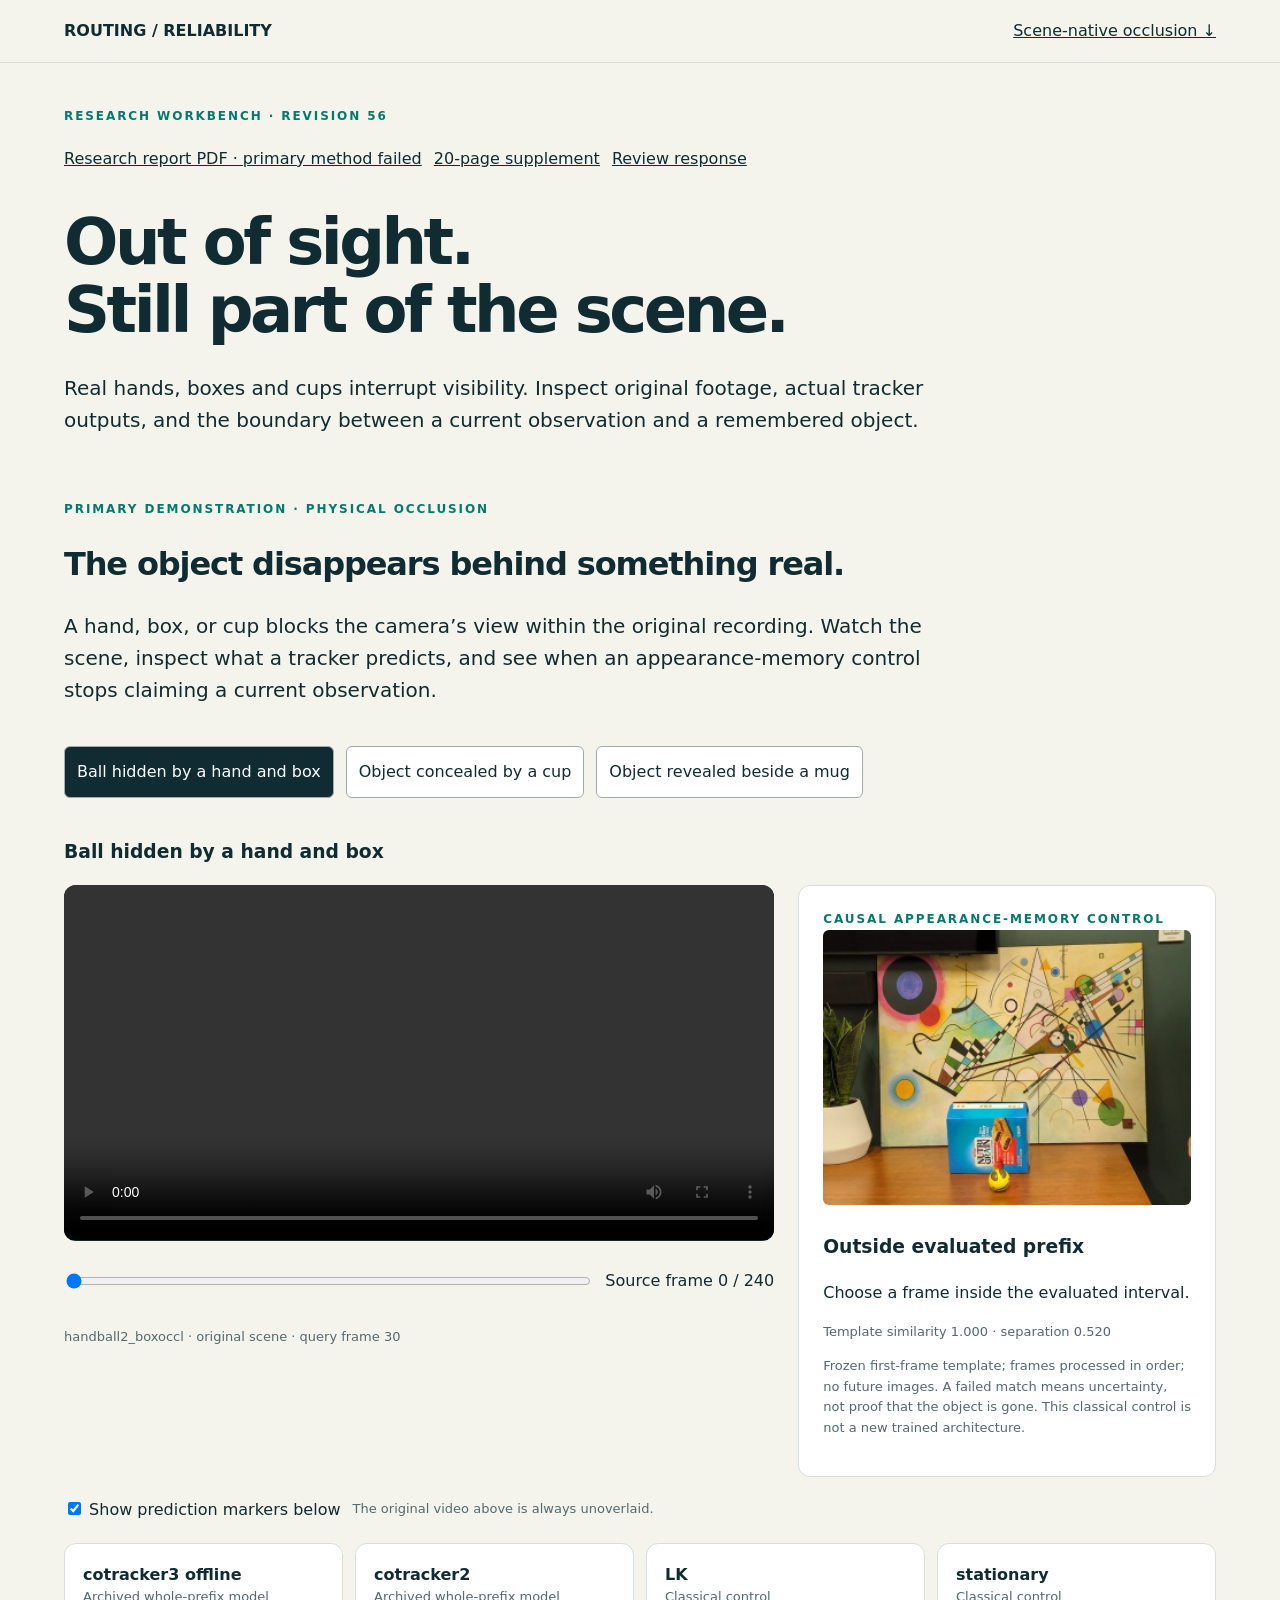
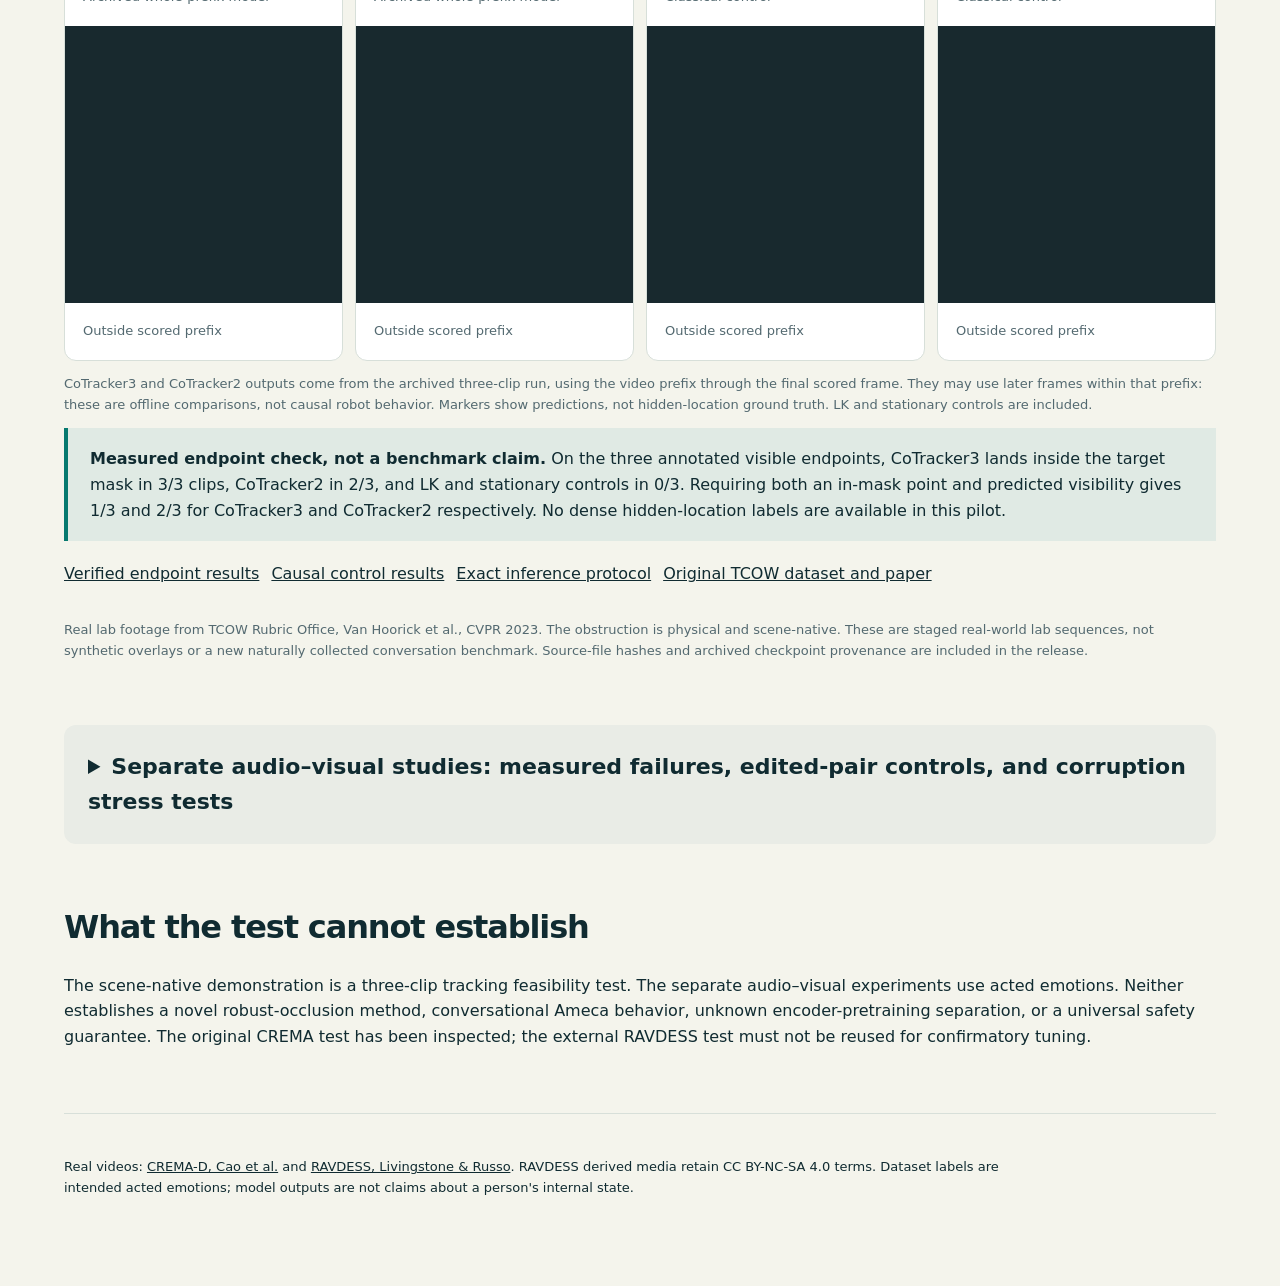
==== routing-reliability/index.html @ 87af3474 "Add scene-native occlusion workbench and reproducible revision 56 study" ====
<!doctype html><html lang="en"><head><meta charset="utf-8"><meta name="viewport" content="width=device-width,initial-scale=1"><title>Evidence under occlusion · Routing reliability</title><style>
:root{--ink:#102b31;--teal:#06796f;--red:#b84930;--paper:#f4f4ec;--line:#d7dfd9}*{box-sizing:border-box}body{margin:0;background:var(--paper);color:var(--ink);font:16px/1.6 system-ui,sans-serif}nav{padding:18px 5vw;display:flex;justify-content:space-between;border-bottom:1px solid var(--line)}a{color:inherit}main{max-width:1420px;margin:auto;padding:44px 5vw}h1{font-size:clamp(36px,5vw,74px);line-height:1.05;letter-spacing:-.055em;max-width:1000px;margin:18px 0 28px}h2{font-size:32px;letter-spacing:-.035em;line-height:1.2}.eyebrow{text-transform:uppercase;font-size:12px;letter-spacing:.16em;color:var(--teal);font-weight:800}.lead{max-width:900px;font-size:20px}.cards{display:grid;grid-template-columns:repeat(3,1fr);gap:16px;margin:36px 0}.card{background:#fff;padding:24px;border:1px solid var(--line);border-radius:12px}.big{font-size:36px;font-weight:750;letter-spacing:-.05em}.bad{color:var(--red)}.small{font-size:13px;color:#536970}.notice{padding:18px 22px;background:#e0eae4;border-left:4px solid var(--teal)}section{margin:64px 0}.toolbar{display:flex;gap:12px;align-items:center;flex-wrap:wrap;padding:20px 0}button,select{background:#fff;color:var(--ink);border:1px solid #9facaa;padding:12px;border-radius:6px;font:inherit;cursor:pointer}button.active{background:var(--ink);color:white}.examples{display:flex;gap:8px;overflow:auto;padding:12px 0}.examples button{min-width:190px;text-align:left}.examples small{display:block;opacity:.75}.comparison{display:grid;grid-template-columns:repeat(3,1fr);gap:16px}.panel{background:#fff;border:1px solid var(--line);border-radius:12px;overflow:hidden}.panel header,.panel footer{padding:18px}.panel h3{margin:0;font-size:17px}canvas{display:block;width:100%;aspect-ratio:1;background:#18292e}.verdict{font-size:22px;font-weight:750}.chart{background:white;border:1px solid var(--line);padding:24px;margin-top:20px;overflow:auto}.chart svg{width:100%;min-width:420px;height:230px}.legend{display:flex;gap:20px}.legend span:before{content:'●';margin-right:5px}.method{display:grid;grid-template-columns:repeat(4,1fr);gap:12px}.method>div{padding:20px;border:1px solid var(--line);background:white;border-top:4px solid var(--teal)}table{width:100%;border-collapse:collapse;background:white}th,td{padding:12px;text-align:left;border-bottom:1px solid var(--line)}th{font-size:13px}video#source{display:none}input[type=range]{flex:1;min-width:180px}footer.page{padding:30px 0;border-top:1px solid var(--line)}.citation{max-width:950px;font-size:13px}@media(max-width:760px){.cards,.comparison,.method{grid-template-columns:1fr}h1{font-size:42px}.toolbar{align-items:stretch}.panel canvas{max-height:400px}.big{font-size:32px}}
.ownershipVideo{width:100%;display:block;aspect-ratio:1;background:#18292e}.reference-memory{display:grid;grid-template-columns:2fr 1fr 1fr;gap:16px;padding:20px;background:#e0eae4;margin:20px 0}.reference-memory video{width:100%;max-height:160px}@media(max-width:760px){.reference-memory{grid-template-columns:1fr}} .scene-layout{display:grid;grid-template-columns:1.7fr 1fr;gap:24px}.scene-models{display:grid;grid-template-columns:repeat(4,1fr);gap:12px}.study-details{padding:24px;background:#e9ece6;border-radius:12px}.study-details>summary{font-size:22px;font-weight:700;cursor:pointer}@media(max-width:850px){.scene-layout{grid-template-columns:1fr}.scene-models{grid-template-columns:1fr 1fr}} </style></head><body><nav><b>ROUTING / RELIABILITY</b><a href="#scene">Scene-native occlusion ↓</a></nav><main><div class="eyebrow">Research workbench · Revision 56</div><div class="toolbar"><a href="main.pdf">Research report PDF · primary method failed</a><a href="supplement.pdf">20-page supplement</a><a href="REVIEW_RESPONSE.md">Review response</a></div><h1>Out of sight.<br>Still part of the scene.</h1><p class="lead">Real hands, boxes and cups interrupt visibility. Inspect original footage, actual tracker outputs, and the boundary between a current observation and a remembered object.</p><section id="scene"><div class="eyebrow">Primary demonstration · physical occlusion</div><h2>The object disappears behind something real.</h2><p class="lead">A hand, box, or cup blocks the camera’s view within the original recording. Watch the scene, inspect what a tracker predicts, and see when an appearance-memory control stops claiming a current observation.</p><div class="toolbar" id="sceneChoices"></div><h3 id="sceneTitle"></h3><div class="scene-layout"><div><video id="sceneVideo" controls playsinline preload="metadata" style="width:100%;border-radius:12px;background:#18292e"></video><div class="toolbar"><input id="sceneScrub" type="range" min="0" max="1" step=".001" value="0" aria-label="Original scene playback position"><span id="sceneFrame"></span></div><p id="sceneSource" class="small"></p></div><aside class="card"><div class="eyebrow">Causal appearance-memory control</div><img id="sceneQuery" alt="Original query frame retained in memory" style="width:100%;border-radius:6px"><h3 id="sceneMemoryState"></h3><p id="sceneMemoryText"></p><p id="sceneScore" class="small"></p><p class="small">Frozen first-frame template; frames processed in order; no future images. A failed match means uncertainty, not proof that the object is gone. This classical control is not a new trained architecture.</p></aside></div><div class="toolbar"><label><input type="checkbox" id="sceneAnnotations" checked> Show prediction markers below</label><span class="small">The original video above is always unoverlaid.</span></div><div id="sceneModels" class="scene-models"></div><p class="small">CoTracker3 and CoTracker2 outputs come from the archived three-clip run, using the video prefix through the final scored frame. They may use later frames within that prefix: these are offline comparisons, not causal robot behavior. Markers show predictions, not hidden-location ground truth. LK and stationary controls are included.</p><div class="notice"><b>Measured endpoint check, not a benchmark claim.</b> On the three annotated visible endpoints, CoTracker3 lands inside the target mask in 3/3 clips, CoTracker2 in 2/3, and LK and stationary controls in 0/3. Requiring both an in-mask point and predicted visibility gives 1/3 and 2/3 for CoTracker3 and CoTracker2 respectively. No dense hidden-location labels are available in this pilot.</div><div class="toolbar"><a href="scene_tracking_summary.json">Verified endpoint results</a><a href="scene_template_results.json">Causal control results</a><a href="scene_protocol.json">Exact inference protocol</a><a href="https://tcow.cs.columbia.edu/">Original TCOW dataset and paper</a></div><p class="small">Real lab footage from TCOW Rubric Office, Van Hoorick et al., CVPR 2023. The obstruction is physical and scene-native. These are staged real-world lab sequences, not synthetic overlays or a new naturally collected conversation benchmark. Source-file hashes and archived checkpoint provenance are included in the release.</p></section>
<details class="study-details"><summary>Separate audio–visual studies: measured failures, edited-pair controls, and corruption stress tests</summary><p class="notice" id="gate">See the locked external comparison below.</p><section id="ownership"><div class="eyebrow">New direction · evidence ownership</div><h2>A clear face can still be the wrong evidence.</h2><p class="lead">A conversational robot should distinguish the person speaking from a listener reacting nearby. Image quality alone cannot tell it whose expression belongs to the voice.</p><div class="notice"><b>Controlled real-video experiment.</b> Audio stays fixed. The visual stream comes from the speaker, another actor with the same intended emotion, or that same other actor with a conflicting emotion. Pairings are edited, not recordings of natural conversations. No black rectangle is used in this experiment.</div><div class="toolbar" id="ownershipChoices"></div><div id="ownershipRefs" class="reference-memory"></div><div class="toolbar"><button id="ownershipPlay">Play synchronized</button><button id="ownershipSound">Hear identical audio</button><input id="ownershipSeek" aria-label="Ownership shared playback position" type="range" min="0" max="1" step=".001" value="0"></div><p id="ownershipQuery" class="small"></p><div class="comparison" id="ownershipPanels"></div><p class="small">These three queries were chosen by a fixed filename hash without consulting outcomes. Donor playback is retimed to the audio duration for side-by-side inspection. Models use original uniformly sampled visual features; the output labels are measured whole-clip predictions, not live dialogue. The reference-memory control receives extra enrollment information and is not an equal-information comparison.</p><h3>All 528 query clips · both expert checkpoints released</h3><div id="ownershipResults" style="overflow:auto"></div><p class="small">Intervals in the downloadable results resample 12 disjoint actor dyads, retaining shared donor and reference dependencies. This follow-up is exploratory and does not replace the locked primary test.</p><div class="toolbar"><a href="ownership_results.csv">Complete ownership results</a><a href="ownership_protocol.json">Pairing and memory protocol</a></div><h3>The research question worth pursuing</h3><p>Can a persistent, uncertainty-aware speaker memory assign each visual observation to the right conversational participant, keep that assignment through disappearance, and request clarification when the evidence is ambiguous? This release tests a simple enrollment control. It does not yet implement or validate that full architecture.</p><p class="small">Relevant established baselines include <a href="https://arxiv.org/abs/2107.06592">TalkNet</a> and <a href="https://arxiv.org/abs/2305.12831">Target Speaker TalkNet</a>. They have not been executed here; speaker attribution itself is not claimed as a new task.</p></section>
<section id="evidence"><div class="eyebrow">Watch the evidence</div><h2>One clip. Competing decisions.</h2><p>Examples are deterministic selections within displayed outcome categories. They illustrate behavior; the complete result tables contain all evaluated clips.</p><div class="examples" id="examples"></div><div class="toolbar"><label>Visual condition <select id="condition"></select></label><label>Compare policy <select id="policy"></select></label><button id="play">Play clip</button><button id="sound">Enable sound</button></div><div class="toolbar"><input id="scrub" aria-label="Shared video position" type="range" min="0" max="1" step=".001" value="0"><span id="time">0.00 s</span><span id="truth"></span></div><video id="source" preload="metadata" muted playsinline></video><div class="comparison"><div class="panel"><header><h3>Observed video</h3><span class="small">Real source, with selected input transform</span></header><canvas id="input" width="224" height="224"></canvas><footer id="inputInfo"></footer></div><div class="panel"><header><h3>Audio-only reference</h3><span class="small">Same audio in every visual condition</span></header><canvas id="audioCanvas" width="224" height="224"></canvas><footer id="audioInfo"></footer></div><div class="panel"><header><h3 id="methodTitle">Routing decision</h3><span class="small">Frozen clip-level inference</span></header><canvas id="decisionCanvas" width="224" height="224"></canvas><footer id="decisionInfo"></footer></div></div><p class="small">Predictions use eight sampled frames and the full audio clip. Playback and scrubbing inspect the evidence; displayed scores are clip-level and do not pretend to update frame by frame. The occluder is constructed, not naturally occurring.</p><div class="chart"><b>Score response across visual conditions</b><p class="small">Each point comes from a separate model inference on the transformed input, not interpolation or a simulated accuracy improvement.</p><svg id="chart" viewBox="0 0 900 230" role="img" aria-label="Measured selector scores across visual conditions"></svg></div></section>
<section><div class="eyebrow">Executable mechanism</div><h2>Measure evidence. Estimate gain. Permit abstention.</h2><div class="method"><div><b>01 / Observe</b><p>Frozen audio, fusion, and video expert outputs; eight real frames per clip.</p></div><div><b>02 / Probe reliability</b><p>Temporal feature consistency, mild crop stability, and central image statistics.</p></div><div><b>03 / Estimate switching value</b><p>Direct gain and rescue/neutral/harm controls receive the same information as structured heads.</p></div><div><b>04 / Decide</b><p>Switch only on positive scores. Compare batch limits, fixed thresholds, and a training-derived visual-support gate.</p></div></div><p>A support gate is an empirical reliability heuristic. It is distinct from the finite-region certificate, which is too conservative to certify any switches with nine calibration actors.</p></section>
<section><div class="eyebrow">All examples, not just the gallery</div><h2>Primary external results</h2><div style="overflow:auto" id="results"></div><p class="small">Accuracy and gains are actor-uniform. Primary operating point: clean-trained fixed threshold targeting 20% changes on tuning actors. The actual external change rate can differ.</p><div class="toolbar"><a href="confirmation_results.csv">Complete results CSV</a><a href="confirmation_paired.csv">Paired intervals</a><a href="protocol.json">Frozen protocol</a><a href="near_zero_rescue_cases.csv">Calibration-bin cases</a></div></section></details><section><h2>What the test cannot establish</h2><p>The scene-native demonstration is a three-clip tracking feasibility test. The separate audio–visual experiments use acted emotions. Neither establishes a novel robust-occlusion method, conversational Ameca behavior, unknown encoder-pretraining separation, or a universal safety guarantee. The original CREMA test has been inspected; the external RAVDESS test must not be reused for confirmatory tuning.</p></section><footer class="page"><p class="citation">Real videos: <a href="https://github.com/CheyneyComputerScience/CREMA-D">CREMA-D, Cao et al.</a> and <a href="https://zenodo.org/records/1188976">RAVDESS, Livingstone & Russo</a>. RAVDESS derived media retain CC BY-NC-SA 4.0 terms. Dataset labels are intended acted emotions; model outputs are not claims about a person's internal state.</p></footer></main><script src="scene_data.js"></script><script src="scene.js"></script><script src="ownership_data.js"></script><script src="ownership.js"></script><script src="data.js"></script><script src="app.js"></script></body></html>
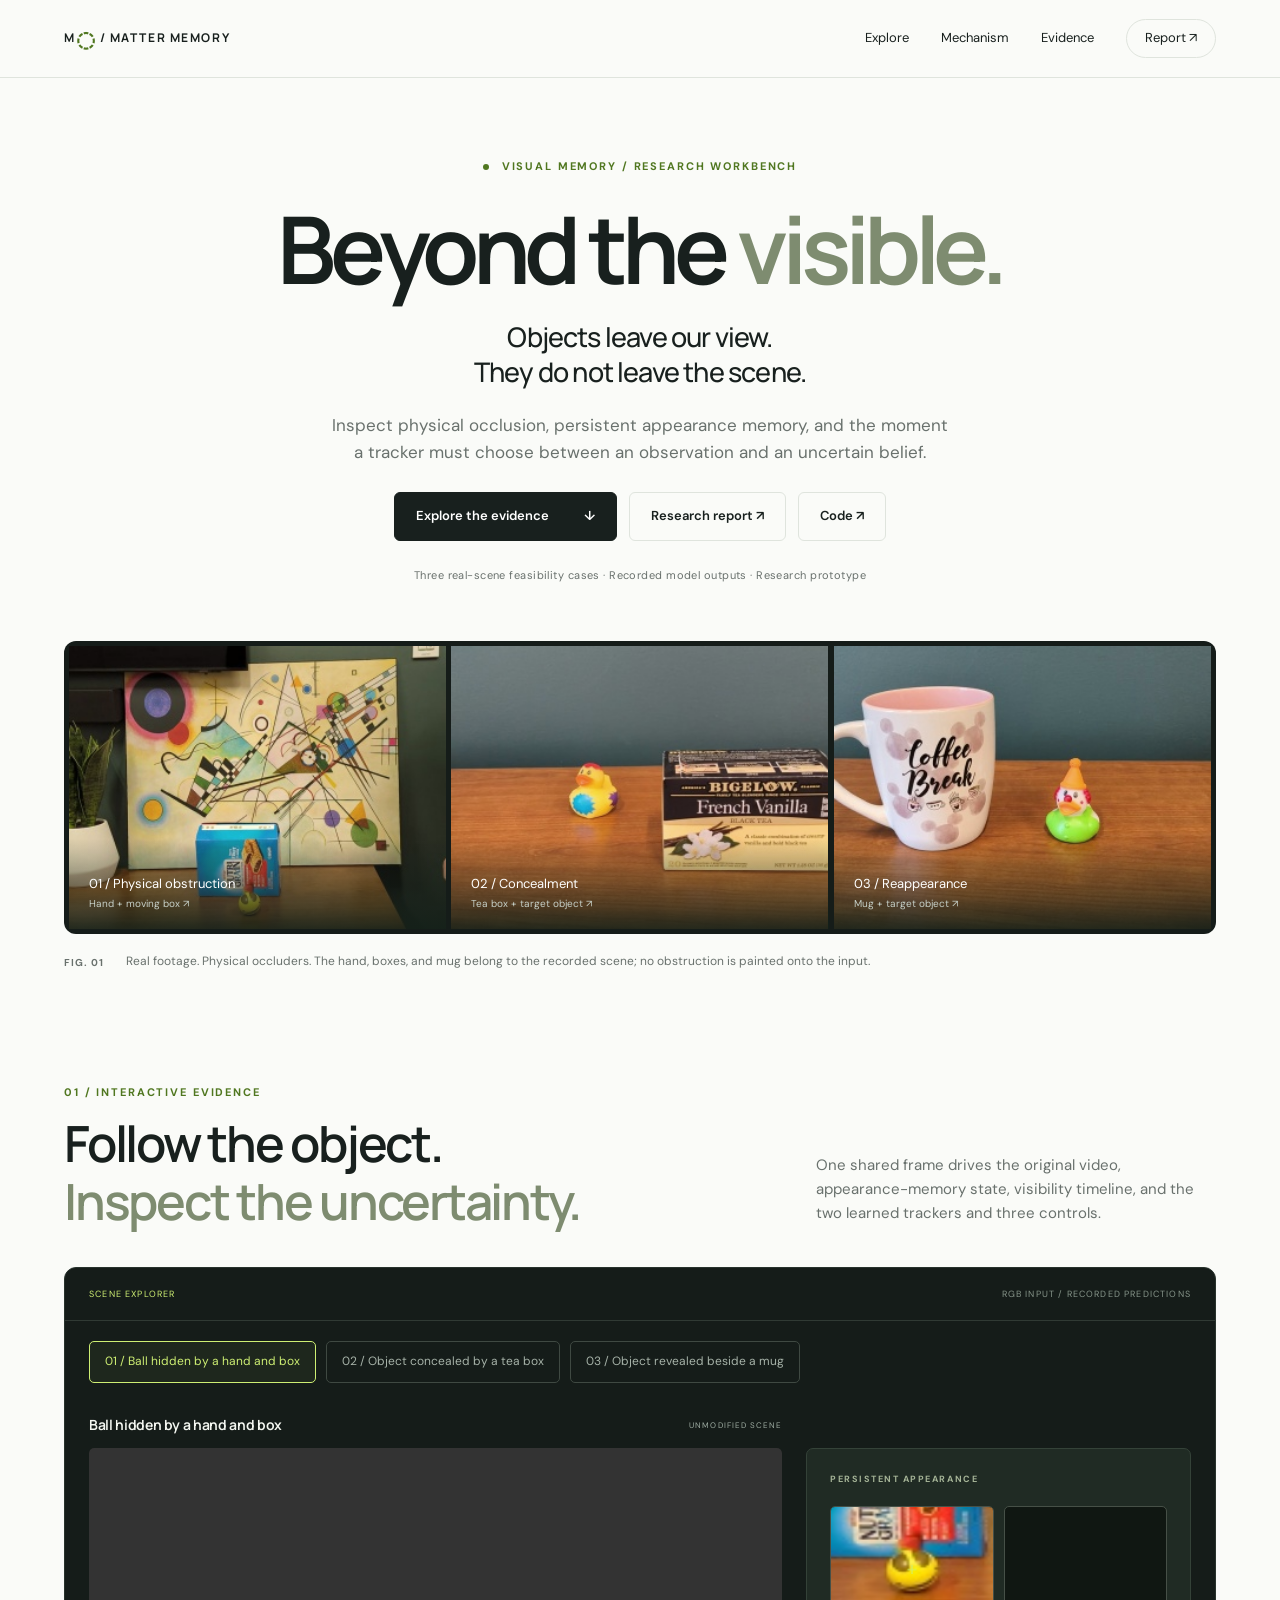
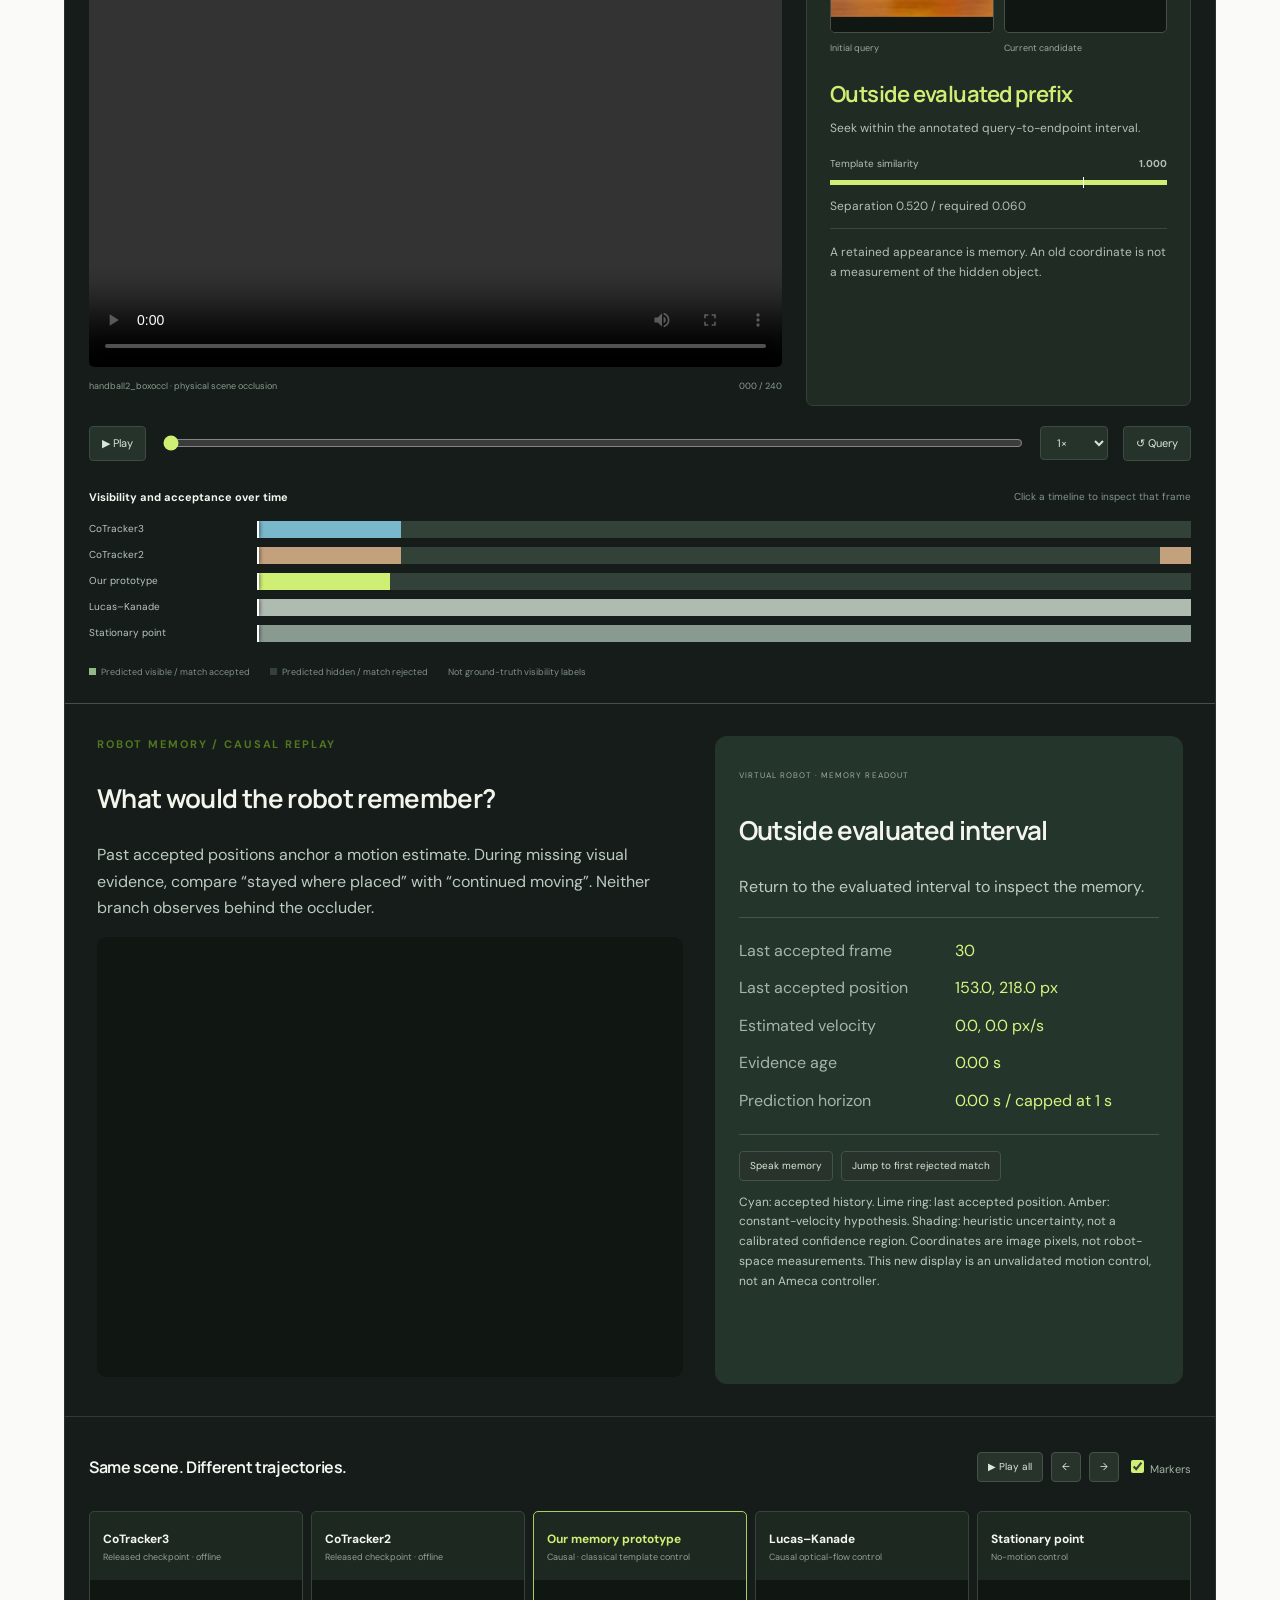
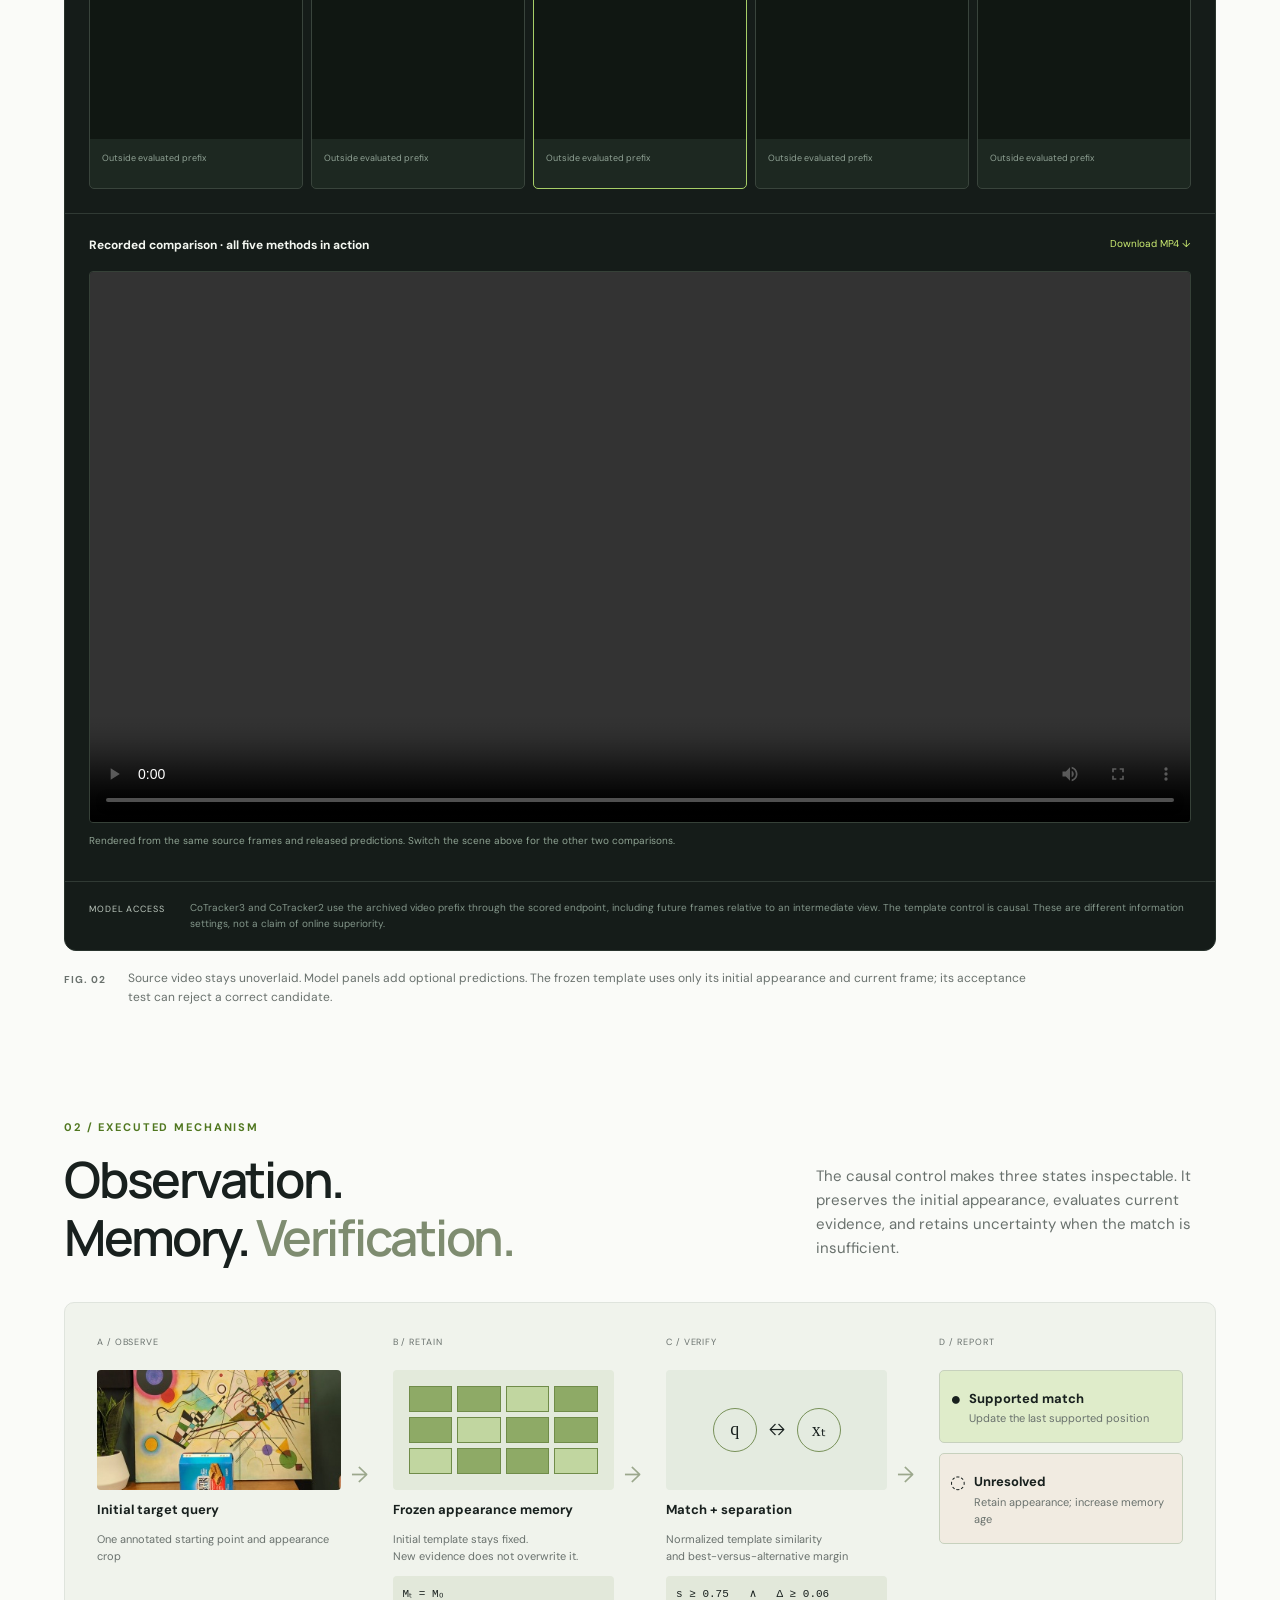
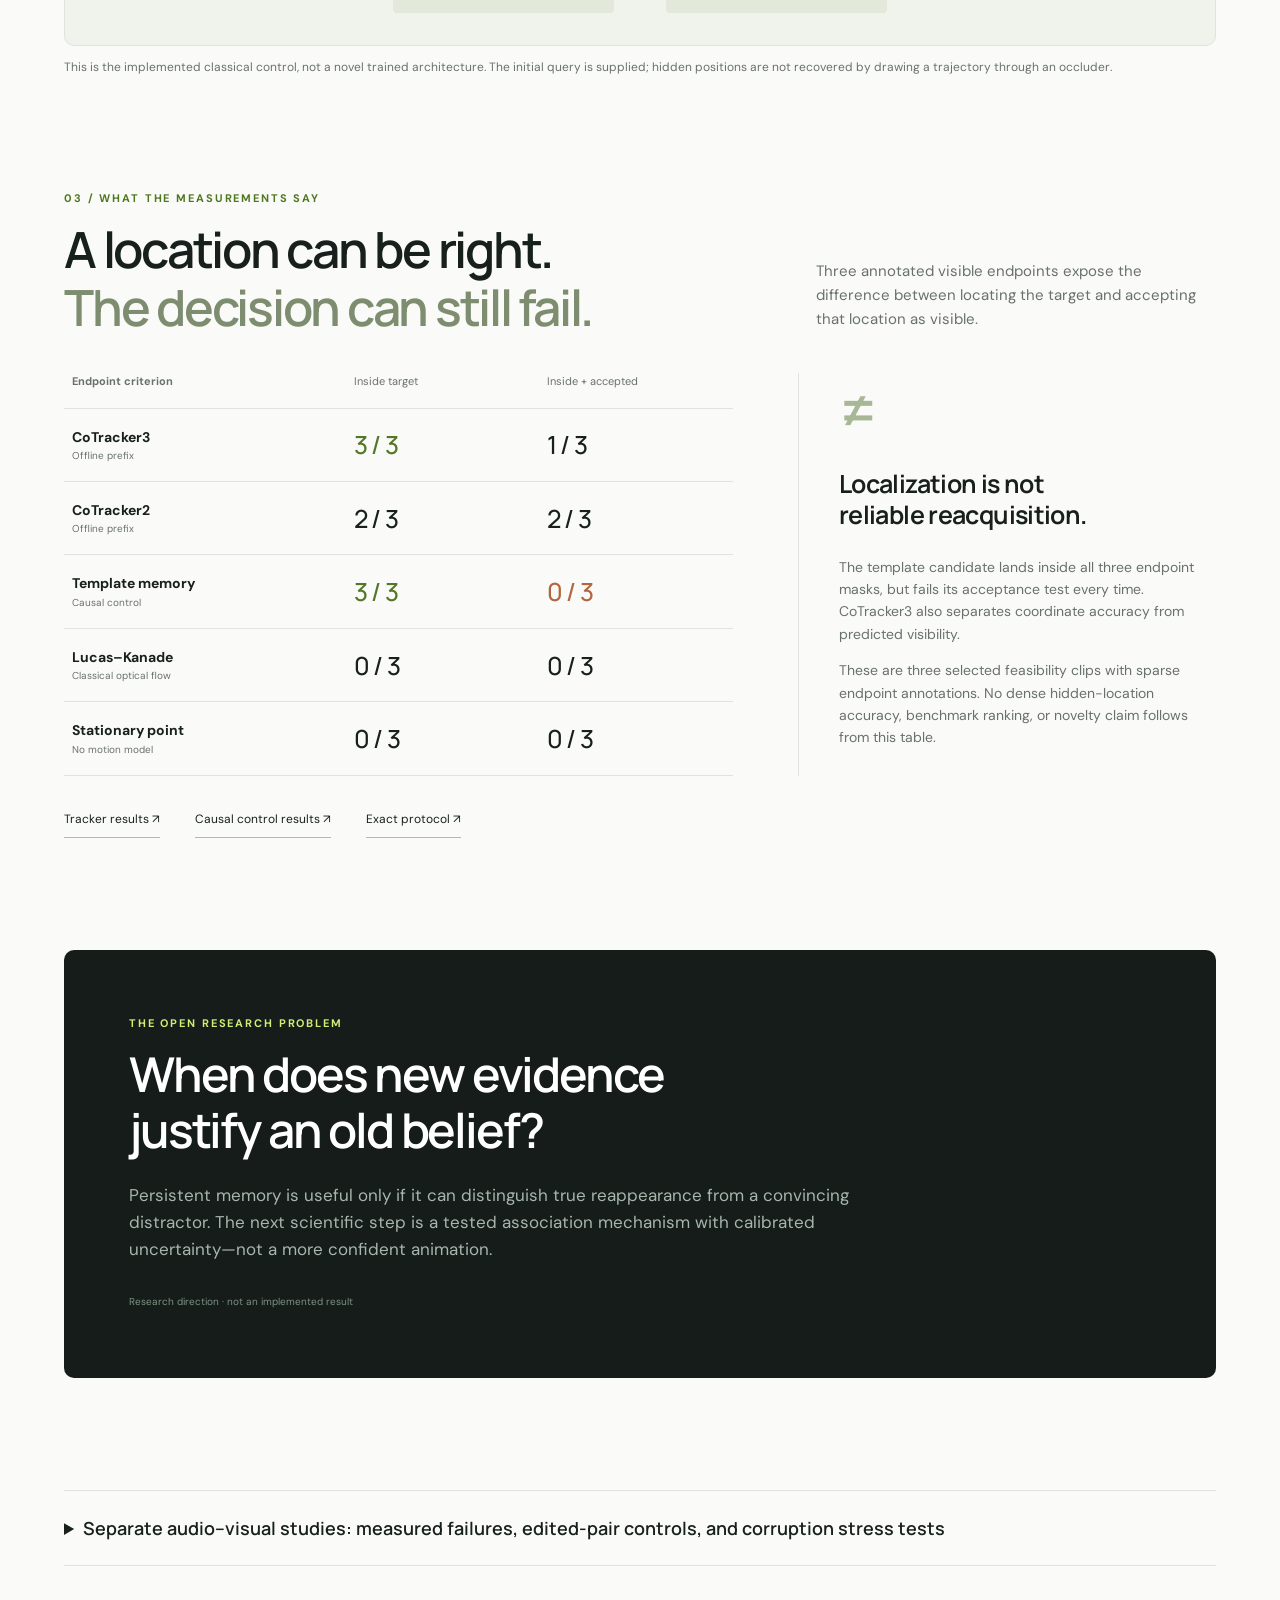
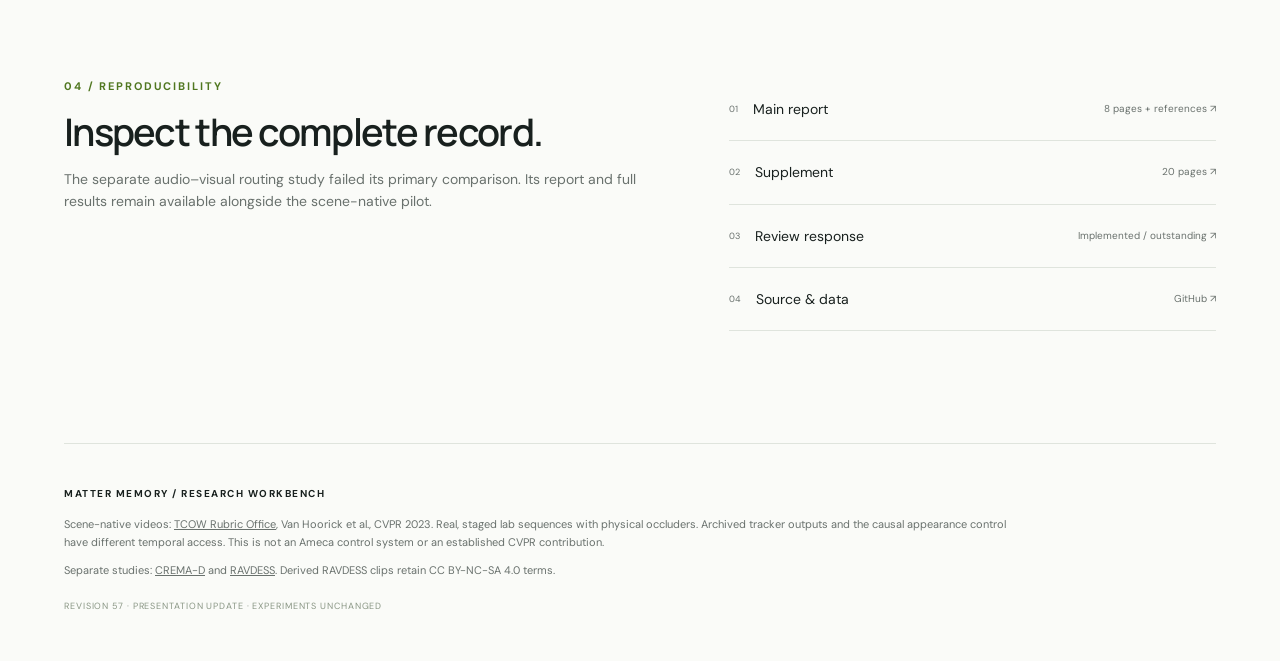
==== commit 4b938de1: "Add causal robot memory replay and five-method scene comparisons; redesign research workbench" ====
--- a/routing-reliability/index.html
+++ b/routing-reliability/index.html
@@ -1,7 +1,9 @@
-<!doctype html><html lang="en"><head><meta charset="utf-8"><meta name="viewport" content="width=device-width,initial-scale=1"><title>Evidence under occlusion · Routing reliability</title><style>
-:root{--ink:#102b31;--teal:#06796f;--red:#b84930;--paper:#f4f4ec;--line:#d7dfd9}*{box-sizing:border-box}body{margin:0;background:var(--paper);color:var(--ink);font:16px/1.6 system-ui,sans-serif}nav{padding:18px 5vw;display:flex;justify-content:space-between;border-bottom:1px solid var(--line)}a{color:inherit}main{max-width:1420px;margin:auto;padding:44px 5vw}h1{font-size:clamp(36px,5vw,74px);line-height:1.05;letter-spacing:-.055em;max-width:1000px;margin:18px 0 28px}h2{font-size:32px;letter-spacing:-.035em;line-height:1.2}.eyebrow{text-transform:uppercase;font-size:12px;letter-spacing:.16em;color:var(--teal);font-weight:800}.lead{max-width:900px;font-size:20px}.cards{display:grid;grid-template-columns:repeat(3,1fr);gap:16px;margin:36px 0}.card{background:#fff;padding:24px;border:1px solid var(--line);border-radius:12px}.big{font-size:36px;font-weight:750;letter-spacing:-.05em}.bad{color:var(--red)}.small{font-size:13px;color:#536970}.notice{padding:18px 22px;background:#e0eae4;border-left:4px solid var(--teal)}section{margin:64px 0}.toolbar{display:flex;gap:12px;align-items:center;flex-wrap:wrap;padding:20px 0}button,select{background:#fff;color:var(--ink);border:1px solid #9facaa;padding:12px;border-radius:6px;font:inherit;cursor:pointer}button.active{background:var(--ink);color:white}.examples{display:flex;gap:8px;overflow:auto;padding:12px 0}.examples button{min-width:190px;text-align:left}.examples small{display:block;opacity:.75}.comparison{display:grid;grid-template-columns:repeat(3,1fr);gap:16px}.panel{background:#fff;border:1px solid var(--line);border-radius:12px;overflow:hidden}.panel header,.panel footer{padding:18px}.panel h3{margin:0;font-size:17px}canvas{display:block;width:100%;aspect-ratio:1;background:#18292e}.verdict{font-size:22px;font-weight:750}.chart{background:white;border:1px solid var(--line);padding:24px;margin-top:20px;overflow:auto}.chart svg{width:100%;min-width:420px;height:230px}.legend{display:flex;gap:20px}.legend span:before{content:'●';margin-right:5px}.method{display:grid;grid-template-columns:repeat(4,1fr);gap:12px}.method>div{padding:20px;border:1px solid var(--line);background:white;border-top:4px solid var(--teal)}table{width:100%;border-collapse:collapse;background:white}th,td{padding:12px;text-align:left;border-bottom:1px solid var(--line)}th{font-size:13px}video#source{display:none}input[type=range]{flex:1;min-width:180px}footer.page{padding:30px 0;border-top:1px solid var(--line)}.citation{max-width:950px;font-size:13px}@media(max-width:760px){.cards,.comparison,.method{grid-template-columns:1fr}h1{font-size:42px}.toolbar{align-items:stretch}.panel canvas{max-height:400px}.big{font-size:32px}}
-.ownershipVideo{width:100%;display:block;aspect-ratio:1;background:#18292e}.reference-memory{display:grid;grid-template-columns:2fr 1fr 1fr;gap:16px;padding:20px;background:#e0eae4;margin:20px 0}.reference-memory video{width:100%;max-height:160px}@media(max-width:760px){.reference-memory{grid-template-columns:1fr}} .scene-layout{display:grid;grid-template-columns:1.7fr 1fr;gap:24px}.scene-models{display:grid;grid-template-columns:repeat(4,1fr);gap:12px}.study-details{padding:24px;background:#e9ece6;border-radius:12px}.study-details>summary{font-size:22px;font-weight:700;cursor:pointer}@media(max-width:850px){.scene-layout{grid-template-columns:1fr}.scene-models{grid-template-columns:1fr 1fr}} </style></head><body><nav><b>ROUTING / RELIABILITY</b><a href="#scene">Scene-native occlusion ↓</a></nav><main><div class="eyebrow">Research workbench · Revision 56</div><div class="toolbar"><a href="main.pdf">Research report PDF · primary method failed</a><a href="supplement.pdf">20-page supplement</a><a href="REVIEW_RESPONSE.md">Review response</a></div><h1>Out of sight.<br>Still part of the scene.</h1><p class="lead">Real hands, boxes and cups interrupt visibility. Inspect original footage, actual tracker outputs, and the boundary between a current observation and a remembered object.</p><section id="scene"><div class="eyebrow">Primary demonstration · physical occlusion</div><h2>The object disappears behind something real.</h2><p class="lead">A hand, box, or cup blocks the camera’s view within the original recording. Watch the scene, inspect what a tracker predicts, and see when an appearance-memory control stops claiming a current observation.</p><div class="toolbar" id="sceneChoices"></div><h3 id="sceneTitle"></h3><div class="scene-layout"><div><video id="sceneVideo" controls playsinline preload="metadata" style="width:100%;border-radius:12px;background:#18292e"></video><div class="toolbar"><input id="sceneScrub" type="range" min="0" max="1" step=".001" value="0" aria-label="Original scene playback position"><span id="sceneFrame"></span></div><p id="sceneSource" class="small"></p></div><aside class="card"><div class="eyebrow">Causal appearance-memory control</div><img id="sceneQuery" alt="Original query frame retained in memory" style="width:100%;border-radius:6px"><h3 id="sceneMemoryState"></h3><p id="sceneMemoryText"></p><p id="sceneScore" class="small"></p><p class="small">Frozen first-frame template; frames processed in order; no future images. A failed match means uncertainty, not proof that the object is gone. This classical control is not a new trained architecture.</p></aside></div><div class="toolbar"><label><input type="checkbox" id="sceneAnnotations" checked> Show prediction markers below</label><span class="small">The original video above is always unoverlaid.</span></div><div id="sceneModels" class="scene-models"></div><p class="small">CoTracker3 and CoTracker2 outputs come from the archived three-clip run, using the video prefix through the final scored frame. They may use later frames within that prefix: these are offline comparisons, not causal robot behavior. Markers show predictions, not hidden-location ground truth. LK and stationary controls are included.</p><div class="notice"><b>Measured endpoint check, not a benchmark claim.</b> On the three annotated visible endpoints, CoTracker3 lands inside the target mask in 3/3 clips, CoTracker2 in 2/3, and LK and stationary controls in 0/3. Requiring both an in-mask point and predicted visibility gives 1/3 and 2/3 for CoTracker3 and CoTracker2 respectively. No dense hidden-location labels are available in this pilot.</div><div class="toolbar"><a href="scene_tracking_summary.json">Verified endpoint results</a><a href="scene_template_results.json">Causal control results</a><a href="scene_protocol.json">Exact inference protocol</a><a href="https://tcow.cs.columbia.edu/">Original TCOW dataset and paper</a></div><p class="small">Real lab footage from TCOW Rubric Office, Van Hoorick et al., CVPR 2023. The obstruction is physical and scene-native. These are staged real-world lab sequences, not synthetic overlays or a new naturally collected conversation benchmark. Source-file hashes and archived checkpoint provenance are included in the release.</p></section>
+<!doctype html><html lang="en"><head><meta charset="utf-8"><meta name="viewport" content="width=device-width,initial-scale=1"><meta name="description" content="A research workbench for scene-native occlusion: inspect source video, persistent appearance memory and real tracker outputs."><title>Beyond the Visible — Scene Memory Research</title><link rel="stylesheet" href="design.css?v=57"></head><body><nav><a class="brand" href="#">M<span>◌</span> / MATTER MEMORY</a><div><a href="#scene">Explore</a><a href="#mechanism">Mechanism</a><a href="#findings">Evidence</a><a href="main.pdf" class="nav-paper">Report ↗</a></div></nav><main><header class="intro"><div class="eyebrow"><span class="dot"></span> VISUAL MEMORY / RESEARCH WORKBENCH</div><h1>Beyond the <em>visible.</em></h1><p class="hero-deck">Objects leave our view.<br>They do not leave the scene.</p><p class="intro-copy">Inspect physical occlusion, persistent appearance memory, and the moment a tracker must choose between an observation and an uncertain belief.</p><div class="actions"><a class="button primary" href="#scene">Explore the evidence <span>↓</span></a><a class="button" href="main.pdf">Research report ↗</a><a class="button" href="https://github.com/cenacchi2000/matter-memory/tree/main/routing-reliability">Code ↗</a></div><p class="scope">Three real-scene feasibility cases · Recorded model outputs · Research prototype</p></header><div class="hero-film"><a href="#scene" class="film" data-scene="0"><video autoplay muted loop playsinline preload="metadata" poster="media/handball2_boxoccl_query.jpg" src="media/handball2_boxoccl_native.mp4" aria-label="Original Hand + moving box scene"></video><div class="film-caption"><span>01 / Physical obstruction</span><small>Hand + moving box ↗</small></div></a><a href="#scene" class="film" data-scene="1"><video autoplay muted loop playsinline preload="metadata" poster="media/teaduck3_reveal_query.jpg" src="media/teaduck3_reveal_native.mp4" aria-label="Original Tea box + target object scene"></video><div class="film-caption"><span>02 / Concealment</span><small>Tea box + target object ↗</small></div></a><a href="#scene" class="film" data-scene="2"><video autoplay muted loop playsinline preload="metadata" poster="media/mugduck2_reveal_query.jpg" src="media/mugduck2_reveal_native.mp4" aria-label="Original Mug + target object scene"></video><div class="film-caption"><span>03 / Reappearance</span><small>Mug + target object ↗</small></div></a></div><div class="figure-caption"><span>FIG. 01</span><p>Real footage. Physical occluders. The hand, boxes, and mug belong to the recorded scene; no obstruction is painted onto the input.</p></div>
+<section id="scene"><div class="section-heading"><div><div class="eyebrow">01 / INTERACTIVE EVIDENCE</div><h2>Follow the object.<br><em>Inspect the uncertainty.</em></h2></div><p>One shared frame drives the original video, appearance-memory state, visibility timeline, and the two learned trackers and three controls.</p></div><div class="viewer"><div class="viewer-top"><span class="viewer-label">SCENE EXPLORER</span><span>RGB INPUT / RECORDED PREDICTIONS</span></div><div id="sceneChoices" class="scene-tabs"></div><div class="scene-layout"><div class="source-panel"><div class="panel-label"><h3 id="sceneTitle"></h3><span class="live-label">UNMODIFIED SCENE</span></div><video id="sceneVideo" controls playsinline preload="metadata"></video><div class="source-meta"><span id="sceneSource"></span><span id="sceneFrame"></span></div></div><aside class="memory-panel"><div class="eyebrow">PERSISTENT APPEARANCE</div><div class="memory-crops"><div><canvas id="queryCrop" width="180" height="140"></canvas><small>Initial query</small></div><div><canvas id="candidateCrop" width="180" height="140"></canvas><small>Current candidate</small></div></div><img id="sceneQuery" alt="Initial query frame" hidden><h3 id="sceneMemoryState"></h3><p id="sceneMemoryText"></p><div class="similarity"><div><span>Template similarity</span><b id="similarityValue">—</b></div><div class="meter"><i id="similarityBar"></i><span></span></div></div><p id="sceneScore" class="small"></p><p class="memory-note">A retained appearance is memory. An old coordinate is not a measurement of the hidden object.</p></aside></div><div class="timeline-controls"><button id="scenePlay" aria-label="Play or pause the source video">▶ Play</button><input id="sceneScrub" type="range" min="0" max="1" step=".001" value="0" aria-label="Shared scene position"><select id="sceneSpeed" aria-label="Playback speed"><option value="0.5">0.5×</option><option value="1" selected>1×</option><option value="2">2×</option></select><button id="sceneReset">↺ Query</button></div><div class="timeline-head"><b>Visibility and acceptance over time</b><span>Click a timeline to inspect that frame</span></div><div id="visibilityTimeline"></div><div class="timeline-legend"><span><i class="solid"></i>Predicted visible / match accepted</span><span><i class="muted"></i>Predicted hidden / match rejected</span><span>Not ground-truth visibility labels</span></div><div class="robot-belief"><div><div class="eyebrow">ROBOT MEMORY / CAUSAL REPLAY</div><h3>What would the robot remember?</h3><p>Past accepted positions anchor a motion estimate. During missing visual evidence, compare “stayed where placed” with “continued moving”. Neither branch observes behind the occluder.</p><canvas id="robotBeliefCanvas" width="640" height="480" aria-label="Scene with last accepted object position, motion prediction and expanding uncertainty"></canvas></div><aside><span class="live-label">VIRTUAL ROBOT · MEMORY READOUT</span><h3 id="robotBeliefStatus"></h3><p id="robotBeliefSpeech" aria-live="off"></p><dl id="robotBeliefNumbers"></dl><div class="comparison-tools"><button id="robotBeliefSpeak">Speak memory</button><button id="robotBeliefLoss">Jump to first rejected match</button></div><p class="small">Cyan: accepted history. Lime ring: last accepted position. Amber: constant-velocity hypothesis. Shading: heuristic uncertainty, not a calibrated confidence region. Coordinates are image pixels, not robot-space measurements. This new display is an unvalidated motion control, not an Ameca controller.</p></aside></div><div class="comparison-heading"><h3>Same scene. Different trajectories.</h3><div class="comparison-tools"><button id="comparisonPlay">▶ Play all</button><button id="frameBack" aria-label="Previous sampled frame">←</button><button id="frameForward" aria-label="Next sampled frame">→</button><label><input type="checkbox" id="sceneAnnotations" checked> Markers</label></div></div><div id="sceneModels" class="scene-models"></div><div class="rendered-comparison"><div><b>Recorded comparison · all five methods in action</b><a id="comparisonDownload" download>Download MP4 ↓</a></div><video id="recordedComparison" controls playsinline preload="metadata"></video><p>Rendered from the same source frames and released predictions. Switch the scene above for the other two comparisons.</p></div><div class="viewer-foot"><span>MODEL ACCESS</span><p>CoTracker3 and CoTracker2 use the archived video prefix through the scored endpoint, including future frames relative to an intermediate view. The template control is causal. These are different information settings, not a claim of online superiority.</p></div></div><div class="figure-caption"><span>FIG. 02</span><p>Source video stays unoverlaid. Model panels add optional predictions. The frozen template uses only its initial appearance and current frame; its acceptance test can reject a correct candidate.</p></div></section>
+<section id="mechanism"><div class="section-heading"><div><div class="eyebrow">02 / EXECUTED MECHANISM</div><h2>Observation.<br>Memory. <em>Verification.</em></h2></div><p>The causal control makes three states inspectable. It preserves the initial appearance, evaluates current evidence, and retains uncertainty when the match is insufficient.</p></div><div class="architecture"><div class="arch-input"><span class="step">A / OBSERVE</span><img src="media/handball2_boxoccl_query.jpg" alt="Real source frame containing the initial target"><b>Initial target query</b><small>One annotated starting point and appearance crop</small></div><div class="arch-arrow">→</div><div class="arch-memory"><span class="step">B / RETAIN</span><div class="token-grid"><i></i><i></i><i></i><i></i><i></i><i></i><i></i><i></i><i></i><i></i><i></i><i></i></div><b>Frozen appearance memory</b><small>Initial template stays fixed.<br>New evidence does not overwrite it.</small><code>Mₜ = M₀</code></div><div class="arch-arrow">→</div><div class="arch-verify"><span class="step">C / VERIFY</span><div class="matching-glyph"><div>q</div><span>↔</span><div>xₜ</div></div><b>Match + separation</b><small>Normalized template similarity<br>and best-versus-alternative margin</small><code>s ≥ 0.75 &nbsp; ∧ &nbsp; Δ ≥ 0.06</code></div><div class="arch-arrow">→</div><div class="arch-decide"><span class="step">D / REPORT</span><div class="decision accept"><span>●</span><div><b>Supported match</b><small>Update the last supported position</small></div></div><div class="decision uncertain"><span>◌</span><div><b>Unresolved</b><small>Retain appearance; increase memory age</small></div></div></div></div><p class="small">This is the implemented classical control, not a novel trained architecture. The initial query is supplied; hidden positions are not recovered by drawing a trajectory through an occluder.</p></section>
+<section id="findings"><div class="section-heading"><div><div class="eyebrow">03 / WHAT THE MEASUREMENTS SAY</div><h2>A location can be right.<br><em>The decision can still fail.</em></h2></div><p>Three annotated visible endpoints expose the difference between locating the target and accepting that location as visible.</p></div><div class="findings-grid"><div class="results-matrix"><div class="matrix-head"><b>Endpoint criterion</b><span>Inside target</span><span>Inside + accepted</span></div><div class="matrix-row"><b>CoTracker3 <small>Offline prefix</small></b><span class="score good">3 / 3</span><span class="score">1 / 3</span></div><div class="matrix-row"><b>CoTracker2 <small>Offline prefix</small></b><span class="score">2 / 3</span><span class="score">2 / 3</span></div><div class="matrix-row"><b>Template memory <small>Causal control</small></b><span class="score good">3 / 3</span><span class="score warn">0 / 3</span></div><div class="matrix-row"><b>Lucas–Kanade <small>Classical optical flow</small></b><span class="score">0 / 3</span><span class="score">0 / 3</span></div><div class="matrix-row"><b>Stationary point <small>No motion model</small></b><span class="score">0 / 3</span><span class="score">0 / 3</span></div></div><div class="finding-note"><span class="oversized">≠</span><h3>Localization is not<br>reliable reacquisition.</h3><p>The template candidate lands inside all three endpoint masks, but fails its acceptance test every time. CoTracker3 also separates coordinate accuracy from predicted visibility.</p><p class="small">These are three selected feasibility clips with sparse endpoint annotations. No dense hidden-location accuracy, benchmark ranking, or novelty claim follows from this table.</p></div></div><div class="actions"><a class="text-link" href="scene_tracking_summary.json">Tracker results ↗</a><a class="text-link" href="scene_template_results.json">Causal control results ↗</a><a class="text-link" href="scene_protocol.json">Exact protocol ↗</a></div></section>
+<section class="research-question"><div class="eyebrow">THE OPEN RESEARCH PROBLEM</div><h2>When does new evidence<br>justify an old belief?</h2><p>Persistent memory is useful only if it can distinguish true reappearance from a convincing distractor. The next scientific step is a tested association mechanism with calibrated uncertainty—not a more confident animation.</p><span>Research direction · not an implemented result</span></section>
 <details class="study-details"><summary>Separate audio–visual studies: measured failures, edited-pair controls, and corruption stress tests</summary><p class="notice" id="gate">See the locked external comparison below.</p><section id="ownership"><div class="eyebrow">New direction · evidence ownership</div><h2>A clear face can still be the wrong evidence.</h2><p class="lead">A conversational robot should distinguish the person speaking from a listener reacting nearby. Image quality alone cannot tell it whose expression belongs to the voice.</p><div class="notice"><b>Controlled real-video experiment.</b> Audio stays fixed. The visual stream comes from the speaker, another actor with the same intended emotion, or that same other actor with a conflicting emotion. Pairings are edited, not recordings of natural conversations. No black rectangle is used in this experiment.</div><div class="toolbar" id="ownershipChoices"></div><div id="ownershipRefs" class="reference-memory"></div><div class="toolbar"><button id="ownershipPlay">Play synchronized</button><button id="ownershipSound">Hear identical audio</button><input id="ownershipSeek" aria-label="Ownership shared playback position" type="range" min="0" max="1" step=".001" value="0"></div><p id="ownershipQuery" class="small"></p><div class="comparison" id="ownershipPanels"></div><p class="small">These three queries were chosen by a fixed filename hash without consulting outcomes. Donor playback is retimed to the audio duration for side-by-side inspection. Models use original uniformly sampled visual features; the output labels are measured whole-clip predictions, not live dialogue. The reference-memory control receives extra enrollment information and is not an equal-information comparison.</p><h3>All 528 query clips · both expert checkpoints released</h3><div id="ownershipResults" style="overflow:auto"></div><p class="small">Intervals in the downloadable results resample 12 disjoint actor dyads, retaining shared donor and reference dependencies. This follow-up is exploratory and does not replace the locked primary test.</p><div class="toolbar"><a href="ownership_results.csv">Complete ownership results</a><a href="ownership_protocol.json">Pairing and memory protocol</a></div><h3>The research question worth pursuing</h3><p>Can a persistent, uncertainty-aware speaker memory assign each visual observation to the right conversational participant, keep that assignment through disappearance, and request clarification when the evidence is ambiguous? This release tests a simple enrollment control. It does not yet implement or validate that full architecture.</p><p class="small">Relevant established baselines include <a href="https://arxiv.org/abs/2107.06592">TalkNet</a> and <a href="https://arxiv.org/abs/2305.12831">Target Speaker TalkNet</a>. They have not been executed here; speaker attribution itself is not claimed as a new task.</p></section>
 <section id="evidence"><div class="eyebrow">Watch the evidence</div><h2>One clip. Competing decisions.</h2><p>Examples are deterministic selections within displayed outcome categories. They illustrate behavior; the complete result tables contain all evaluated clips.</p><div class="examples" id="examples"></div><div class="toolbar"><label>Visual condition <select id="condition"></select></label><label>Compare policy <select id="policy"></select></label><button id="play">Play clip</button><button id="sound">Enable sound</button></div><div class="toolbar"><input id="scrub" aria-label="Shared video position" type="range" min="0" max="1" step=".001" value="0"><span id="time">0.00 s</span><span id="truth"></span></div><video id="source" preload="metadata" muted playsinline></video><div class="comparison"><div class="panel"><header><h3>Observed video</h3><span class="small">Real source, with selected input transform</span></header><canvas id="input" width="224" height="224"></canvas><footer id="inputInfo"></footer></div><div class="panel"><header><h3>Audio-only reference</h3><span class="small">Same audio in every visual condition</span></header><canvas id="audioCanvas" width="224" height="224"></canvas><footer id="audioInfo"></footer></div><div class="panel"><header><h3 id="methodTitle">Routing decision</h3><span class="small">Frozen clip-level inference</span></header><canvas id="decisionCanvas" width="224" height="224"></canvas><footer id="decisionInfo"></footer></div></div><p class="small">Predictions use eight sampled frames and the full audio clip. Playback and scrubbing inspect the evidence; displayed scores are clip-level and do not pretend to update frame by frame. The occluder is constructed, not naturally occurring.</p><div class="chart"><b>Score response across visual conditions</b><p class="small">Each point comes from a separate model inference on the transformed input, not interpolation or a simulated accuracy improvement.</p><svg id="chart" viewBox="0 0 900 230" role="img" aria-label="Measured selector scores across visual conditions"></svg></div></section>
 <section><div class="eyebrow">Executable mechanism</div><h2>Measure evidence. Estimate gain. Permit abstention.</h2><div class="method"><div><b>01 / Observe</b><p>Frozen audio, fusion, and video expert outputs; eight real frames per clip.</p></div><div><b>02 / Probe reliability</b><p>Temporal feature consistency, mild crop stability, and central image statistics.</p></div><div><b>03 / Estimate switching value</b><p>Direct gain and rescue/neutral/harm controls receive the same information as structured heads.</p></div><div><b>04 / Decide</b><p>Switch only on positive scores. Compare batch limits, fixed thresholds, and a training-derived visual-support gate.</p></div></div><p>A support gate is an empirical reliability heuristic. It is distinct from the finite-region certificate, which is too conservative to certify any switches with nine calibration actors.</p></section>
-<section><div class="eyebrow">All examples, not just the gallery</div><h2>Primary external results</h2><div style="overflow:auto" id="results"></div><p class="small">Accuracy and gains are actor-uniform. Primary operating point: clean-trained fixed threshold targeting 20% changes on tuning actors. The actual external change rate can differ.</p><div class="toolbar"><a href="confirmation_results.csv">Complete results CSV</a><a href="confirmation_paired.csv">Paired intervals</a><a href="protocol.json">Frozen protocol</a><a href="near_zero_rescue_cases.csv">Calibration-bin cases</a></div></section></details><section><h2>What the test cannot establish</h2><p>The scene-native demonstration is a three-clip tracking feasibility test. The separate audio–visual experiments use acted emotions. Neither establishes a novel robust-occlusion method, conversational Ameca behavior, unknown encoder-pretraining separation, or a universal safety guarantee. The original CREMA test has been inspected; the external RAVDESS test must not be reused for confirmatory tuning.</p></section><footer class="page"><p class="citation">Real videos: <a href="https://github.com/CheyneyComputerScience/CREMA-D">CREMA-D, Cao et al.</a> and <a href="https://zenodo.org/records/1188976">RAVDESS, Livingstone & Russo</a>. RAVDESS derived media retain CC BY-NC-SA 4.0 terms. Dataset labels are intended acted emotions; model outputs are not claims about a person's internal state.</p></footer></main><script src="scene_data.js"></script><script src="scene.js"></script><script src="ownership_data.js"></script><script src="ownership.js"></script><script src="data.js"></script><script src="app.js"></script></body></html>
+<section><div class="eyebrow">All examples, not just the gallery</div><h2>Primary external results</h2><div style="overflow:auto" id="results"></div><p class="small">Accuracy and gains are actor-uniform. Primary operating point: clean-trained fixed threshold targeting 20% changes on tuning actors. The actual external change rate can differ.</p><div class="toolbar"><a href="confirmation_results.csv">Complete results CSV</a><a href="confirmation_paired.csv">Paired intervals</a><a href="protocol.json">Frozen protocol</a><a href="near_zero_rescue_cases.csv">Calibration-bin cases</a></div></section></details><section class="resources"><div><div class="eyebrow">04 / REPRODUCIBILITY</div><h2>Inspect the complete record.</h2><p>The separate audio–visual routing study failed its primary comparison. Its report and full results remain available alongside the scene-native pilot.</p></div><div class="resource-links"><a href="main.pdf"><span>01</span> Main report <small>8 pages + references ↗</small></a><a href="supplement.pdf"><span>02</span> Supplement <small>20 pages ↗</small></a><a href="REVIEW_RESPONSE.md"><span>03</span> Review response <small>Implemented / outstanding ↗</small></a><a href="https://github.com/cenacchi2000/matter-memory/tree/main/routing-reliability"><span>04</span> Source & data <small>GitHub ↗</small></a></div></section><footer class="page"><b>MATTER MEMORY / RESEARCH WORKBENCH</b><p>Scene-native videos: <a href="https://tcow.cs.columbia.edu/">TCOW Rubric Office</a>, Van Hoorick et al., CVPR 2023. Real, staged lab sequences with physical occluders. Archived tracker outputs and the causal appearance control have different temporal access. This is not an Ameca control system or an established CVPR contribution.</p><p>Separate studies: <a href="https://github.com/CheyneyComputerScience/CREMA-D">CREMA-D</a> and <a href="https://zenodo.org/records/1188976">RAVDESS</a>. Derived RAVDESS clips retain CC BY-NC-SA 4.0 terms.</p><span>REVISION 57 · PRESENTATION UPDATE · EXPERIMENTS UNCHANGED</span></footer></main><script src="scene_data.js"></script><script src="belief.js?v=57"></script><script src="scene.js?v=57"></script><script src="ownership_data.js"></script><script src="ownership.js"></script><script src="data.js"></script><script src="app.js"></script></body></html>
--- a/routing-reliability/design.css
+++ b/routing-reliability/design.css
@@ -0,0 +1,4 @@
+@import url('https://fonts.googleapis.com/css2?family=DM+Sans:wght@400;450;500;550;600;650;700&family=Manrope:wght@400;500;600;650;700;750;800&display=swap');
+:root{--ink:#18201e;--paper:#fafbf8;--muted:#69716d;--line:#dfe4dd;--lime:#ceef73;--dark:#151c19;--accent:#507720;--orange:#bd673d}*{box-sizing:border-box}html{scroll-behavior:smooth;scroll-padding-top:95px}body{margin:0;background:var(--paper);color:var(--ink);font:16px/1.6 'DM Sans',sans-serif}a{color:inherit;text-decoration:none}a:hover{color:var(--accent)}nav{height:78px;max-width:1512px;margin:auto;padding:0 5vw;display:flex;align-items:center;justify-content:space-between;border-bottom:1px solid var(--line)}nav .brand{font:700 12px 'Manrope',sans-serif;letter-spacing:.13em}.brand span{color:var(--accent);font-size:22px;vertical-align:middle}nav>div{display:flex;align-items:center;gap:32px;font-size:13px}.nav-paper{border:1px solid var(--line);padding:8px 18px;border-radius:30px}main{max-width:1512px;margin:auto;padding:0 5vw}.intro{text-align:center;padding:80px 0 46px}.eyebrow{font-size:11px;font-weight:700;letter-spacing:.17em;color:var(--accent);text-transform:uppercase}.dot{display:inline-block;width:6px;height:6px;border-radius:50%;background:var(--accent);margin-right:8px}h1,h2,h3{font-family:'Manrope',sans-serif}h1{font-size:clamp(58px,7.3vw,108px);line-height:1.1;font-weight:650;letter-spacing:-.065em;margin:21px 0 20px}em{font-style:normal;color:#7e8c70}.hero-deck{font:500 27px/1.3 'Manrope',sans-serif;letter-spacing:-.03em;margin:0}.intro-copy{max-width:620px;margin:22px auto;color:var(--muted);font-size:17px}.actions{display:flex;justify-content:center;flex-wrap:wrap;gap:12px;margin:26px 0}.button{display:inline-flex;align-items:center;gap:35px;padding:13px 21px;border:1px solid var(--line);border-radius:6px;font-size:13px;font-weight:600}.primary{background:var(--ink);color:white;border-color:var(--ink)}.primary:hover{color:var(--lime)}.scope{font-size:11px;color:var(--muted);letter-spacing:.04em;margin-top:24px}.hero-film{display:grid;grid-template-columns:repeat(3,1fr);gap:5px;background:var(--dark);padding:5px;border-radius:12px;overflow:hidden}.film{position:relative;display:block;overflow:hidden}.film video{display:block;width:100%;aspect-ratio:4/3;object-fit:cover;filter:saturate(.85)}.film-caption{padding:35px 20px 17px;background:linear-gradient(transparent,#142019e8);position:absolute;bottom:0;left:0;right:0;color:white;display:flex;flex-direction:column;gap:2px;font-size:13px}.film-caption small{color:#c6d0c8;font-size:10px}.figure-caption{display:flex;gap:22px;font-size:12px;color:var(--muted);margin:18px 0}.figure-caption>span{white-space:nowrap;font-size:10px;letter-spacing:.1em;font-weight:700;margin-top:3px}.figure-caption p{margin:0;max-width:900px}section{margin:112px 0}.section-heading{display:flex;align-items:flex-end;justify-content:space-between;gap:60px;margin-bottom:36px}.section-heading>p{max-width:400px;color:var(--muted);font-size:15px;margin-bottom:6px}h2{font-size:clamp(30px,3.9vw,53px);line-height:1.16;letter-spacing:-.045em;font-weight:600;margin:14px 0 0}h3{font-weight:650;letter-spacing:-.025em;line-height:1.4}.viewer{border:1px solid #28332d;border-radius:12px;background:var(--dark);color:#f4f7f1;overflow:hidden}.viewer-top{display:flex;justify-content:space-between;padding:19px 24px;border-bottom:1px solid #303a34;font-size:9px;letter-spacing:.13em;color:#87958a}.viewer-label{color:var(--lime)}button,select{font:inherit;cursor:pointer}button{transition:background .15s}.scene-tabs{display:flex;gap:10px;padding:20px 24px;flex-wrap:wrap}.scene-tabs button{border:1px solid #3f4942;border-radius:5px;padding:10px 15px;background:transparent;color:#a6b2a8;font-size:12px}.scene-tabs button.active{border-color:var(--lime);color:var(--lime);background:#ceef730c}.scene-layout{display:grid;grid-template-columns:1.8fr 1fr;padding:0 24px;gap:24px}.source-panel{min-width:0}.panel-label{display:flex;justify-content:space-between;align-items:center;gap:10px;min-height:45px}.panel-label h3{font-size:14px;margin:0}.live-label{font-size:8px;letter-spacing:.13em;color:#9eaca2;white-space:nowrap}#sceneVideo{width:100%;aspect-ratio:4/3;background:#0b100d;border-radius:5px;display:block}.source-meta{font-size:9px;color:#8c9c90;display:flex;justify-content:space-between;gap:10px;padding:12px 0}.memory-panel{background:#202b24;border:1px solid #344238;border-radius:7px;padding:23px;margin-top:45px}.memory-panel .eyebrow{color:#a5b497;font-size:9px}.memory-crops{display:grid;grid-template-columns:1fr 1fr;gap:10px;margin-top:20px}.memory-crops canvas{width:100%;aspect-ratio:180/140;display:block;border:1px solid #465047;border-radius:5px;background:#101712}.memory-crops small{font-size:9px;color:#9bab9e}.memory-panel h3{font-size:22px;line-height:1.2;margin:22px 0 12px;color:var(--lime)}.memory-panel p{font-size:12px;color:#b3c0b7;line-height:1.6}.similarity{margin-top:18px}.similarity>div:first-child{display:flex;justify-content:space-between;font-size:10px;color:#b3c0b7}.meter{height:5px;background:#3c473f;position:relative;margin-top:8px}.meter i{height:100%;background:var(--lime);display:block;width:0}.meter span{height:11px;width:1px;background:white;position:absolute;left:75%;top:-3px}.memory-note{border-top:1px solid #3c473f;padding-top:14px}.timeline-controls{display:flex;align-items:center;gap:15px;padding:20px 24px}.timeline-controls button,.timeline-controls select{background:#26332b;color:#dae4db;border:1px solid #3d4b41;padding:8px 12px;font-size:11px;border-radius:4px}.timeline-controls input{accent-color:var(--lime);flex:1;min-width:40px}.timeline-head{display:flex;justify-content:space-between;gap:20px;margin:8px 24px 14px;font-size:11px}.timeline-head span{color:#83958a;font-size:10px}#visibilityTimeline{padding:0 24px}.timeline-row{display:grid;grid-template-columns:150px 1fr;align-items:center;gap:18px;font-size:10px;margin:9px 0;color:#b9c6bd}.timeline-track{height:17px;position:relative;display:flex;background:#27382c;overflow:hidden;cursor:crosshair}.timeline-track i{height:100%;flex:1;background:#334238}.timeline-track i.on{background:#93b887}.timeline-track i.memory-on{background:var(--lime)}.timeline-cursor{position:absolute;top:0;bottom:0;width:2px;background:white;box-shadow:0 0 4px #000}.timeline-legend{display:flex;gap:20px;flex-wrap:wrap;padding:14px 24px 24px;color:#819287;font-size:9px}.timeline-legend i{width:7px;height:7px;display:inline-block;margin-right:5px}.solid{background:#93b887}.muted{background:#334238}.comparison-heading{border-top:1px solid #303a34;padding:23px 24px 0;display:flex;justify-content:space-between;align-items:center}.comparison-heading h3{font-size:16px}.comparison-heading label{font-size:11px;color:#a2b3a7}.comparison-heading input{accent-color:var(--lime)}.scene-models{display:grid;grid-template-columns:repeat(5,minmax(190px,1fr));gap:8px;padding:16px 24px 24px;overflow:auto}.scene-models .panel{background:#1d2821;border:1px solid #39443c;border-radius:5px;overflow:hidden;min-width:0}.scene-models .ours{border-color:#a7ce67}.scene-models header{padding:13px;min-height:68px}.scene-models header b{font-size:12px}.scene-models .small{color:#90a295;font-size:9px}.scene-models canvas{width:100%;aspect-ratio:4/3;display:block;background:#0d140f}.scene-models footer{padding:12px;min-height:49px}.ours header b{color:var(--lime)}.viewer-foot{border-top:1px solid #303a34;padding:18px 24px;display:flex;gap:25px;font-size:10px;color:#83968a}.viewer-foot span{color:#bec9bf;white-space:nowrap;font-size:9px;letter-spacing:.1em;margin-top:2px}.viewer-foot p{margin:0}.architecture{display:grid;grid-template-columns:1.1fr 32px 1fr 32px 1fr 32px 1.1fr;gap:10px;align-items:center;border:1px solid var(--line);background:#f0f3ec;padding:32px;border-radius:10px}.architecture>div:not(.arch-arrow){align-self:stretch;display:flex;flex-direction:column;justify-content:flex-start;gap:10px}.step{font-size:9px;color:var(--muted);letter-spacing:.1em;margin-bottom:10px}.architecture img{height:120px;width:100%;object-fit:cover;border-radius:4px}.architecture b{font-size:13px}.architecture small{font-size:11px;line-height:1.6;color:var(--muted)}.architecture code{font-size:11px;padding:10px;background:#e2e8da;border-radius:4px;white-space:normal}.arch-arrow{font-size:22px;color:#9ba78c}.token-grid{height:120px;display:grid;grid-template-columns:repeat(4,1fr);gap:5px;padding:16px;background:#e3eadb;border-radius:4px}.token-grid i{background:#8eaa66;border:1px solid #708c49}.token-grid i:nth-child(3n){background:#c1d6a0}.matching-glyph{height:120px;display:flex;align-items:center;justify-content:center;gap:12px;background:#e4ebe0;border-radius:4px}.matching-glyph div{height:44px;width:44px;border:1px solid #789159;display:grid;place-items:center;border-radius:50%;font:18px Georgia,serif}.decision{padding:14px 10px;border:1px solid #c7d1bd;border-radius:5px;display:flex;gap:8px;align-items:flex-start}.decision small{display:block}.decision.accept{background:#dfecca}.decision.uncertain{background:#f1ebe1}.decision span{font-size:18px}.small{font-size:12px;color:var(--muted)}.findings-grid{display:grid;grid-template-columns:1.6fr 1fr;gap:65px}.matrix-head,.matrix-row{display:grid;grid-template-columns:1.5fr 1fr 1fr;gap:15px;align-items:center;padding:17px 8px;border-bottom:1px solid var(--line)}.matrix-head{font-size:11px;color:var(--muted);padding-top:0}.matrix-row b{font-size:14px}.matrix-row small{display:block;font-size:10px;color:var(--muted);font-weight:400}.score{font:500 25px 'Manrope',sans-serif;letter-spacing:-.03em}.good{color:#547627}.warn{color:#b2653f}.finding-note{border-left:1px solid var(--line);padding:0 0 0 40px}.oversized{font-size:70px;line-height:1;color:#a8b897}.finding-note h3{font-size:25px;line-height:1.25}.finding-note p{font-size:14px;color:var(--muted)}#findings .actions{justify-content:flex-start;gap:35px}.text-link{font-size:12px;border-bottom:1px solid #b2bcaa;padding:8px 0}.research-question{padding:65px;background:var(--dark);border-radius:10px;color:white}.research-question .eyebrow{color:var(--lime)}.research-question h2{font-size:48px;max-width:760px}.research-question p{max-width:750px;color:#a7b6ad;font-size:17px;margin:24px 0}.research-question>span{font-size:10px;color:#7d9385}.study-details{padding:25px 0;border-top:1px solid var(--line);border-bottom:1px solid var(--line)}.study-details>summary{font:600 18px 'Manrope',sans-serif;cursor:pointer}.study-details section{margin:60px 0}.study-details h2{font-size:33px}.study-details p{max-width:950px}.toolbar{display:flex;gap:12px;align-items:center;flex-wrap:wrap;margin:18px 0}.toolbar button,.toolbar select,.examples button{background:white;border:1px solid #bfcbbb;padding:10px 15px;border-radius:5px;color:var(--ink);font-size:12px}.toolbar button.active,.examples button.active{background:var(--ink);color:white}.toolbar input[type=range]{flex:1;min-width:120px;accent-color:#587d32}.comparison{display:grid;grid-template-columns:repeat(3,1fr);gap:16px}.study-details .panel{border:1px solid var(--line);background:white;border-radius:6px;overflow:hidden}.study-details .panel header,.study-details .panel footer{padding:16px}.study-details canvas{width:100%;display:block}.ownershipVideo{width:100%;display:block}.reference-memory{display:grid;grid-template-columns:2fr 1fr 1fr;gap:16px;padding:20px;background:#e8eee2}.reference-memory video{width:100%;max-height:160px}.notice{font-size:13px;padding:20px;border-left:2px solid #8ea16e;background:#edf1e8}.lead{font-size:18px}.examples{display:flex;gap:8px;overflow:auto}.examples button{min-width:190px;text-align:left}.examples small{display:block}.verdict{font-size:22px;font-weight:650}.bad{color:#b85a3f}.chart{border:1px solid var(--line);padding:22px;margin-top:20px;background:white;overflow:auto}.chart svg{width:100%;min-width:420px}.method{display:grid;grid-template-columns:repeat(4,1fr);gap:15px}.method>div{padding:18px;border-top:1px solid #718459}.method p{font-size:13px}table{border-collapse:collapse;width:100%;font-size:12px}td,th{text-align:left;padding:12px;border-bottom:1px solid var(--line)}video#source{display:none}.resources{display:grid;grid-template-columns:1.2fr 1fr;gap:80px}.resources h2{font-size:38px}.resources p{font-size:14px;color:var(--muted)}.resource-links>a{display:flex;align-items:center;gap:15px;border-bottom:1px solid var(--line);padding:20px 0;font-size:14px}.resource-links span{font-size:9px;color:var(--muted)}.resource-links small{margin-left:auto;color:var(--muted);font-size:10px}footer.page{border-top:1px solid var(--line);padding:35px 0 45px}footer.page>b{font-size:10px;letter-spacing:.15em}footer.page p{font-size:11px;max-width:950px;color:var(--muted)}footer.page>span{font-size:9px;letter-spacing:.1em;color:#899684}footer.page a{text-decoration:underline}:focus-visible{outline:2px solid #72923e;outline-offset:4px}@media(max-width:1000px){.memory-panel{padding:17px}.scene-layout{grid-template-columns:1.5fr 1fr;gap:16px}.memory-panel h3{font-size:18px}.architecture{padding:20px;gap:6px;grid-template-columns:1fr 20px 1fr 20px 1fr}.arch-decide{grid-column:1/-1;display:flex!important;flex-direction:row!important;margin-top:15px}.architecture>.arch-arrow:nth-last-child(2){display:none}.arch-decide .step{display:none}.arch-decide .decision{flex:1}}@media(max-width:700px){nav{height:65px}nav>div{gap:15px}nav>div>a:nth-child(2),nav>div>a:nth-child(3){display:none}.intro{padding:55px 0 30px}h1{font-size:59px}.hero-deck{font-size:23px}.intro-copy{font-size:15px}.actions{gap:8px}.button{padding:11px 14px;gap:12px;font-size:11px}.hero-film{grid-template-columns:1fr}.film video{aspect-ratio:16/9}.film-caption{padding-top:20px}.hero-film .film:nth-child(n+2){display:none}section{margin:75px 0}.section-heading{display:block;margin-bottom:25px}.section-heading>p{margin:20px 0 0}.section-heading h2{font-size:36px}.scene-layout{grid-template-columns:1fr;padding:0 15px}.memory-panel{margin-top:0}.viewer-top{padding:15px}.viewer-top>span:nth-child(2){display:none}.scene-tabs{padding:15px;gap:6px}.scene-tabs button{font-size:10px;padding:8px}.source-meta{font-size:8px}.memory-crops{max-width:260px}.timeline-controls{padding:18px 15px;gap:8px}.timeline-controls button{padding:8px;font-size:9px}.timeline-head{margin:12px 15px;font-size:10px}.timeline-head span{display:none}#visibilityTimeline{padding:0 15px}.timeline-row{grid-template-columns:96px 1fr;gap:8px;font-size:8px}.timeline-legend{padding:15px;font-size:8px;gap:8px}.comparison-heading{padding:15px 15px 0;align-items:flex-start;gap:10px}.comparison-heading h3{font-size:14px}.scene-models{padding:12px 15px 20px;grid-template-columns:repeat(5,235px)}.viewer-foot{padding:15px;display:block}.viewer-foot p{margin-top:8px}.architecture{grid-template-columns:1fr;padding:22px}.architecture>div{grid-column:auto!important}.architecture>.arch-arrow{display:block!important;text-align:center;transform:rotate(90deg)}.architecture img{height:170px}.arch-decide{flex-direction:column!important}.token-grid{max-width:200px}.findings-grid{grid-template-columns:1fr;gap:30px}.finding-note{padding-left:20px}.matrix-head{font-size:9px}.score{font-size:21px}.research-question{padding:30px}.research-question h2{font-size:33px}.research-question p{font-size:14px}.resources{grid-template-columns:1fr;gap:20px}.comparison,.method,.reference-memory{grid-template-columns:1fr}.study-details>summary{font-size:15px}.figure-caption{gap:12px;font-size:10px}}@media(prefers-reduced-motion:reduce){html{scroll-behavior:auto}*{transition:none!important}}
+.comparison-tools{display:flex;align-items:center;gap:8px}.comparison-tools button{border:1px solid #465247;color:#d9e8d7;background:#28342b;padding:6px 10px;border-radius:4px;font-size:10px}@media(max-width:700px){.comparison-heading{flex-direction:column}.comparison-tools{flex-wrap:wrap}}.rendered-comparison{padding:22px 24px;border-top:1px solid #303a34}.rendered-comparison>div{display:flex;justify-content:space-between;gap:20px;font-size:12px;margin-bottom:16px}.rendered-comparison a{font-size:10px;color:var(--lime)}.rendered-comparison video{width:100%;display:block;border:1px solid #364138;border-radius:4px}.rendered-comparison p{font-size:10px;color:#8fa393}
+.robot-belief{padding:32px;border-top:1px solid #425248;display:grid;grid-template-columns:1.25fr 1fr;gap:32px}.robot-belief h3{font-size:26px;color:#f3f5ed}.robot-belief p{color:#bccbc1;line-height:1.65}.robot-belief canvas{width:100%;background:#101712;border-radius:10px}.robot-belief aside{padding:24px;background:#24352b;border-radius:12px}.robot-belief dl{display:grid;grid-template-columns:1fr 1fr;gap:12px;padding:20px 0;border-block:1px solid #45574a}.robot-belief dt{color:#a5b6a9}.robot-belief dd{margin:0;color:#d5f681;font-variant-numeric:tabular-nums}.robot-belief .small{font-size:12px}@media(max-width:700px){.robot-belief{grid-template-columns:1fr;padding:18px;gap:18px}}
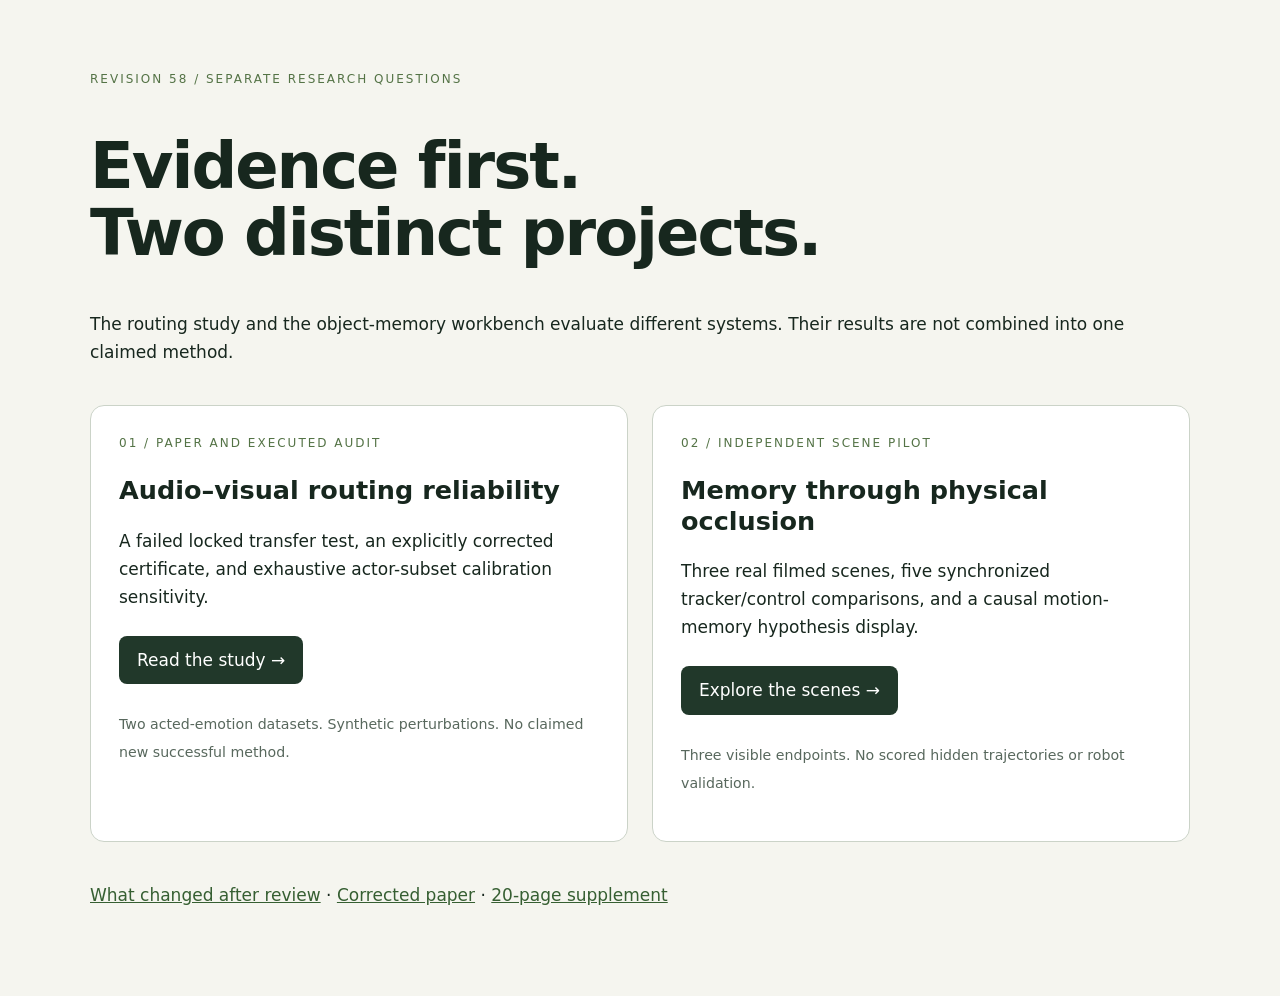
==== commit 385b2552: "Correct certificate independence, add exhaustive calibration audit, separate routing paper from scen" ====
--- a/routing-reliability/index.html
+++ b/routing-reliability/index.html
@@ -1,9 +1 @@
-<!doctype html><html lang="en"><head><meta charset="utf-8"><meta name="viewport" content="width=device-width,initial-scale=1"><meta name="description" content="A research workbench for scene-native occlusion: inspect source video, persistent appearance memory and real tracker outputs."><title>Beyond the Visible — Scene Memory Research</title><link rel="stylesheet" href="design.css?v=57"></head><body><nav><a class="brand" href="#">M<span>◌</span> / MATTER MEMORY</a><div><a href="#scene">Explore</a><a href="#mechanism">Mechanism</a><a href="#findings">Evidence</a><a href="main.pdf" class="nav-paper">Report ↗</a></div></nav><main><header class="intro"><div class="eyebrow"><span class="dot"></span> VISUAL MEMORY / RESEARCH WORKBENCH</div><h1>Beyond the <em>visible.</em></h1><p class="hero-deck">Objects leave our view.<br>They do not leave the scene.</p><p class="intro-copy">Inspect physical occlusion, persistent appearance memory, and the moment a tracker must choose between an observation and an uncertain belief.</p><div class="actions"><a class="button primary" href="#scene">Explore the evidence <span>↓</span></a><a class="button" href="main.pdf">Research report ↗</a><a class="button" href="https://github.com/cenacchi2000/matter-memory/tree/main/routing-reliability">Code ↗</a></div><p class="scope">Three real-scene feasibility cases · Recorded model outputs · Research prototype</p></header><div class="hero-film"><a href="#scene" class="film" data-scene="0"><video autoplay muted loop playsinline preload="metadata" poster="media/handball2_boxoccl_query.jpg" src="media/handball2_boxoccl_native.mp4" aria-label="Original Hand + moving box scene"></video><div class="film-caption"><span>01 / Physical obstruction</span><small>Hand + moving box ↗</small></div></a><a href="#scene" class="film" data-scene="1"><video autoplay muted loop playsinline preload="metadata" poster="media/teaduck3_reveal_query.jpg" src="media/teaduck3_reveal_native.mp4" aria-label="Original Tea box + target object scene"></video><div class="film-caption"><span>02 / Concealment</span><small>Tea box + target object ↗</small></div></a><a href="#scene" class="film" data-scene="2"><video autoplay muted loop playsinline preload="metadata" poster="media/mugduck2_reveal_query.jpg" src="media/mugduck2_reveal_native.mp4" aria-label="Original Mug + target object scene"></video><div class="film-caption"><span>03 / Reappearance</span><small>Mug + target object ↗</small></div></a></div><div class="figure-caption"><span>FIG. 01</span><p>Real footage. Physical occluders. The hand, boxes, and mug belong to the recorded scene; no obstruction is painted onto the input.</p></div>
-<section id="scene"><div class="section-heading"><div><div class="eyebrow">01 / INTERACTIVE EVIDENCE</div><h2>Follow the object.<br><em>Inspect the uncertainty.</em></h2></div><p>One shared frame drives the original video, appearance-memory state, visibility timeline, and the two learned trackers and three controls.</p></div><div class="viewer"><div class="viewer-top"><span class="viewer-label">SCENE EXPLORER</span><span>RGB INPUT / RECORDED PREDICTIONS</span></div><div id="sceneChoices" class="scene-tabs"></div><div class="scene-layout"><div class="source-panel"><div class="panel-label"><h3 id="sceneTitle"></h3><span class="live-label">UNMODIFIED SCENE</span></div><video id="sceneVideo" controls playsinline preload="metadata"></video><div class="source-meta"><span id="sceneSource"></span><span id="sceneFrame"></span></div></div><aside class="memory-panel"><div class="eyebrow">PERSISTENT APPEARANCE</div><div class="memory-crops"><div><canvas id="queryCrop" width="180" height="140"></canvas><small>Initial query</small></div><div><canvas id="candidateCrop" width="180" height="140"></canvas><small>Current candidate</small></div></div><img id="sceneQuery" alt="Initial query frame" hidden><h3 id="sceneMemoryState"></h3><p id="sceneMemoryText"></p><div class="similarity"><div><span>Template similarity</span><b id="similarityValue">—</b></div><div class="meter"><i id="similarityBar"></i><span></span></div></div><p id="sceneScore" class="small"></p><p class="memory-note">A retained appearance is memory. An old coordinate is not a measurement of the hidden object.</p></aside></div><div class="timeline-controls"><button id="scenePlay" aria-label="Play or pause the source video">▶ Play</button><input id="sceneScrub" type="range" min="0" max="1" step=".001" value="0" aria-label="Shared scene position"><select id="sceneSpeed" aria-label="Playback speed"><option value="0.5">0.5×</option><option value="1" selected>1×</option><option value="2">2×</option></select><button id="sceneReset">↺ Query</button></div><div class="timeline-head"><b>Visibility and acceptance over time</b><span>Click a timeline to inspect that frame</span></div><div id="visibilityTimeline"></div><div class="timeline-legend"><span><i class="solid"></i>Predicted visible / match accepted</span><span><i class="muted"></i>Predicted hidden / match rejected</span><span>Not ground-truth visibility labels</span></div><div class="robot-belief"><div><div class="eyebrow">ROBOT MEMORY / CAUSAL REPLAY</div><h3>What would the robot remember?</h3><p>Past accepted positions anchor a motion estimate. During missing visual evidence, compare “stayed where placed” with “continued moving”. Neither branch observes behind the occluder.</p><canvas id="robotBeliefCanvas" width="640" height="480" aria-label="Scene with last accepted object position, motion prediction and expanding uncertainty"></canvas></div><aside><span class="live-label">VIRTUAL ROBOT · MEMORY READOUT</span><h3 id="robotBeliefStatus"></h3><p id="robotBeliefSpeech" aria-live="off"></p><dl id="robotBeliefNumbers"></dl><div class="comparison-tools"><button id="robotBeliefSpeak">Speak memory</button><button id="robotBeliefLoss">Jump to first rejected match</button></div><p class="small">Cyan: accepted history. Lime ring: last accepted position. Amber: constant-velocity hypothesis. Shading: heuristic uncertainty, not a calibrated confidence region. Coordinates are image pixels, not robot-space measurements. This new display is an unvalidated motion control, not an Ameca controller.</p></aside></div><div class="comparison-heading"><h3>Same scene. Different trajectories.</h3><div class="comparison-tools"><button id="comparisonPlay">▶ Play all</button><button id="frameBack" aria-label="Previous sampled frame">←</button><button id="frameForward" aria-label="Next sampled frame">→</button><label><input type="checkbox" id="sceneAnnotations" checked> Markers</label></div></div><div id="sceneModels" class="scene-models"></div><div class="rendered-comparison"><div><b>Recorded comparison · all five methods in action</b><a id="comparisonDownload" download>Download MP4 ↓</a></div><video id="recordedComparison" controls playsinline preload="metadata"></video><p>Rendered from the same source frames and released predictions. Switch the scene above for the other two comparisons.</p></div><div class="viewer-foot"><span>MODEL ACCESS</span><p>CoTracker3 and CoTracker2 use the archived video prefix through the scored endpoint, including future frames relative to an intermediate view. The template control is causal. These are different information settings, not a claim of online superiority.</p></div></div><div class="figure-caption"><span>FIG. 02</span><p>Source video stays unoverlaid. Model panels add optional predictions. The frozen template uses only its initial appearance and current frame; its acceptance test can reject a correct candidate.</p></div></section>
-<section id="mechanism"><div class="section-heading"><div><div class="eyebrow">02 / EXECUTED MECHANISM</div><h2>Observation.<br>Memory. <em>Verification.</em></h2></div><p>The causal control makes three states inspectable. It preserves the initial appearance, evaluates current evidence, and retains uncertainty when the match is insufficient.</p></div><div class="architecture"><div class="arch-input"><span class="step">A / OBSERVE</span><img src="media/handball2_boxoccl_query.jpg" alt="Real source frame containing the initial target"><b>Initial target query</b><small>One annotated starting point and appearance crop</small></div><div class="arch-arrow">→</div><div class="arch-memory"><span class="step">B / RETAIN</span><div class="token-grid"><i></i><i></i><i></i><i></i><i></i><i></i><i></i><i></i><i></i><i></i><i></i><i></i></div><b>Frozen appearance memory</b><small>Initial template stays fixed.<br>New evidence does not overwrite it.</small><code>Mₜ = M₀</code></div><div class="arch-arrow">→</div><div class="arch-verify"><span class="step">C / VERIFY</span><div class="matching-glyph"><div>q</div><span>↔</span><div>xₜ</div></div><b>Match + separation</b><small>Normalized template similarity<br>and best-versus-alternative margin</small><code>s ≥ 0.75 &nbsp; ∧ &nbsp; Δ ≥ 0.06</code></div><div class="arch-arrow">→</div><div class="arch-decide"><span class="step">D / REPORT</span><div class="decision accept"><span>●</span><div><b>Supported match</b><small>Update the last supported position</small></div></div><div class="decision uncertain"><span>◌</span><div><b>Unresolved</b><small>Retain appearance; increase memory age</small></div></div></div></div><p class="small">This is the implemented classical control, not a novel trained architecture. The initial query is supplied; hidden positions are not recovered by drawing a trajectory through an occluder.</p></section>
-<section id="findings"><div class="section-heading"><div><div class="eyebrow">03 / WHAT THE MEASUREMENTS SAY</div><h2>A location can be right.<br><em>The decision can still fail.</em></h2></div><p>Three annotated visible endpoints expose the difference between locating the target and accepting that location as visible.</p></div><div class="findings-grid"><div class="results-matrix"><div class="matrix-head"><b>Endpoint criterion</b><span>Inside target</span><span>Inside + accepted</span></div><div class="matrix-row"><b>CoTracker3 <small>Offline prefix</small></b><span class="score good">3 / 3</span><span class="score">1 / 3</span></div><div class="matrix-row"><b>CoTracker2 <small>Offline prefix</small></b><span class="score">2 / 3</span><span class="score">2 / 3</span></div><div class="matrix-row"><b>Template memory <small>Causal control</small></b><span class="score good">3 / 3</span><span class="score warn">0 / 3</span></div><div class="matrix-row"><b>Lucas–Kanade <small>Classical optical flow</small></b><span class="score">0 / 3</span><span class="score">0 / 3</span></div><div class="matrix-row"><b>Stationary point <small>No motion model</small></b><span class="score">0 / 3</span><span class="score">0 / 3</span></div></div><div class="finding-note"><span class="oversized">≠</span><h3>Localization is not<br>reliable reacquisition.</h3><p>The template candidate lands inside all three endpoint masks, but fails its acceptance test every time. CoTracker3 also separates coordinate accuracy from predicted visibility.</p><p class="small">These are three selected feasibility clips with sparse endpoint annotations. No dense hidden-location accuracy, benchmark ranking, or novelty claim follows from this table.</p></div></div><div class="actions"><a class="text-link" href="scene_tracking_summary.json">Tracker results ↗</a><a class="text-link" href="scene_template_results.json">Causal control results ↗</a><a class="text-link" href="scene_protocol.json">Exact protocol ↗</a></div></section>
-<section class="research-question"><div class="eyebrow">THE OPEN RESEARCH PROBLEM</div><h2>When does new evidence<br>justify an old belief?</h2><p>Persistent memory is useful only if it can distinguish true reappearance from a convincing distractor. The next scientific step is a tested association mechanism with calibrated uncertainty—not a more confident animation.</p><span>Research direction · not an implemented result</span></section>
-<details class="study-details"><summary>Separate audio–visual studies: measured failures, edited-pair controls, and corruption stress tests</summary><p class="notice" id="gate">See the locked external comparison below.</p><section id="ownership"><div class="eyebrow">New direction · evidence ownership</div><h2>A clear face can still be the wrong evidence.</h2><p class="lead">A conversational robot should distinguish the person speaking from a listener reacting nearby. Image quality alone cannot tell it whose expression belongs to the voice.</p><div class="notice"><b>Controlled real-video experiment.</b> Audio stays fixed. The visual stream comes from the speaker, another actor with the same intended emotion, or that same other actor with a conflicting emotion. Pairings are edited, not recordings of natural conversations. No black rectangle is used in this experiment.</div><div class="toolbar" id="ownershipChoices"></div><div id="ownershipRefs" class="reference-memory"></div><div class="toolbar"><button id="ownershipPlay">Play synchronized</button><button id="ownershipSound">Hear identical audio</button><input id="ownershipSeek" aria-label="Ownership shared playback position" type="range" min="0" max="1" step=".001" value="0"></div><p id="ownershipQuery" class="small"></p><div class="comparison" id="ownershipPanels"></div><p class="small">These three queries were chosen by a fixed filename hash without consulting outcomes. Donor playback is retimed to the audio duration for side-by-side inspection. Models use original uniformly sampled visual features; the output labels are measured whole-clip predictions, not live dialogue. The reference-memory control receives extra enrollment information and is not an equal-information comparison.</p><h3>All 528 query clips · both expert checkpoints released</h3><div id="ownershipResults" style="overflow:auto"></div><p class="small">Intervals in the downloadable results resample 12 disjoint actor dyads, retaining shared donor and reference dependencies. This follow-up is exploratory and does not replace the locked primary test.</p><div class="toolbar"><a href="ownership_results.csv">Complete ownership results</a><a href="ownership_protocol.json">Pairing and memory protocol</a></div><h3>The research question worth pursuing</h3><p>Can a persistent, uncertainty-aware speaker memory assign each visual observation to the right conversational participant, keep that assignment through disappearance, and request clarification when the evidence is ambiguous? This release tests a simple enrollment control. It does not yet implement or validate that full architecture.</p><p class="small">Relevant established baselines include <a href="https://arxiv.org/abs/2107.06592">TalkNet</a> and <a href="https://arxiv.org/abs/2305.12831">Target Speaker TalkNet</a>. They have not been executed here; speaker attribution itself is not claimed as a new task.</p></section>
-<section id="evidence"><div class="eyebrow">Watch the evidence</div><h2>One clip. Competing decisions.</h2><p>Examples are deterministic selections within displayed outcome categories. They illustrate behavior; the complete result tables contain all evaluated clips.</p><div class="examples" id="examples"></div><div class="toolbar"><label>Visual condition <select id="condition"></select></label><label>Compare policy <select id="policy"></select></label><button id="play">Play clip</button><button id="sound">Enable sound</button></div><div class="toolbar"><input id="scrub" aria-label="Shared video position" type="range" min="0" max="1" step=".001" value="0"><span id="time">0.00 s</span><span id="truth"></span></div><video id="source" preload="metadata" muted playsinline></video><div class="comparison"><div class="panel"><header><h3>Observed video</h3><span class="small">Real source, with selected input transform</span></header><canvas id="input" width="224" height="224"></canvas><footer id="inputInfo"></footer></div><div class="panel"><header><h3>Audio-only reference</h3><span class="small">Same audio in every visual condition</span></header><canvas id="audioCanvas" width="224" height="224"></canvas><footer id="audioInfo"></footer></div><div class="panel"><header><h3 id="methodTitle">Routing decision</h3><span class="small">Frozen clip-level inference</span></header><canvas id="decisionCanvas" width="224" height="224"></canvas><footer id="decisionInfo"></footer></div></div><p class="small">Predictions use eight sampled frames and the full audio clip. Playback and scrubbing inspect the evidence; displayed scores are clip-level and do not pretend to update frame by frame. The occluder is constructed, not naturally occurring.</p><div class="chart"><b>Score response across visual conditions</b><p class="small">Each point comes from a separate model inference on the transformed input, not interpolation or a simulated accuracy improvement.</p><svg id="chart" viewBox="0 0 900 230" role="img" aria-label="Measured selector scores across visual conditions"></svg></div></section>
-<section><div class="eyebrow">Executable mechanism</div><h2>Measure evidence. Estimate gain. Permit abstention.</h2><div class="method"><div><b>01 / Observe</b><p>Frozen audio, fusion, and video expert outputs; eight real frames per clip.</p></div><div><b>02 / Probe reliability</b><p>Temporal feature consistency, mild crop stability, and central image statistics.</p></div><div><b>03 / Estimate switching value</b><p>Direct gain and rescue/neutral/harm controls receive the same information as structured heads.</p></div><div><b>04 / Decide</b><p>Switch only on positive scores. Compare batch limits, fixed thresholds, and a training-derived visual-support gate.</p></div></div><p>A support gate is an empirical reliability heuristic. It is distinct from the finite-region certificate, which is too conservative to certify any switches with nine calibration actors.</p></section>
-<section><div class="eyebrow">All examples, not just the gallery</div><h2>Primary external results</h2><div style="overflow:auto" id="results"></div><p class="small">Accuracy and gains are actor-uniform. Primary operating point: clean-trained fixed threshold targeting 20% changes on tuning actors. The actual external change rate can differ.</p><div class="toolbar"><a href="confirmation_results.csv">Complete results CSV</a><a href="confirmation_paired.csv">Paired intervals</a><a href="protocol.json">Frozen protocol</a><a href="near_zero_rescue_cases.csv">Calibration-bin cases</a></div></section></details><section class="resources"><div><div class="eyebrow">04 / REPRODUCIBILITY</div><h2>Inspect the complete record.</h2><p>The separate audio–visual routing study failed its primary comparison. Its report and full results remain available alongside the scene-native pilot.</p></div><div class="resource-links"><a href="main.pdf"><span>01</span> Main report <small>8 pages + references ↗</small></a><a href="supplement.pdf"><span>02</span> Supplement <small>20 pages ↗</small></a><a href="REVIEW_RESPONSE.md"><span>03</span> Review response <small>Implemented / outstanding ↗</small></a><a href="https://github.com/cenacchi2000/matter-memory/tree/main/routing-reliability"><span>04</span> Source & data <small>GitHub ↗</small></a></div></section><footer class="page"><b>MATTER MEMORY / RESEARCH WORKBENCH</b><p>Scene-native videos: <a href="https://tcow.cs.columbia.edu/">TCOW Rubric Office</a>, Van Hoorick et al., CVPR 2023. Real, staged lab sequences with physical occluders. Archived tracker outputs and the causal appearance control have different temporal access. This is not an Ameca control system or an established CVPR contribution.</p><p>Separate studies: <a href="https://github.com/CheyneyComputerScience/CREMA-D">CREMA-D</a> and <a href="https://zenodo.org/records/1188976">RAVDESS</a>. Derived RAVDESS clips retain CC BY-NC-SA 4.0 terms.</p><span>REVISION 57 · PRESENTATION UPDATE · EXPERIMENTS UNCHANGED</span></footer></main><script src="scene_data.js"></script><script src="belief.js?v=57"></script><script src="scene.js?v=57"></script><script src="ownership_data.js"></script><script src="ownership.js"></script><script src="data.js"></script><script src="app.js"></script></body></html>
+<!doctype html><html lang="en"><meta charset="utf-8"><meta name="viewport" content="width=device-width,initial-scale=1"><title>Matter Memory | Research projects</title><style>body{font:17px/1.65 system-ui;background:#f5f5ef;color:#17271e;margin:0}main{max-width:1100px;margin:auto;padding:70px 24px}h1{font-size:clamp(36px,5vw,64px);line-height:1.05;letter-spacing:-2px}h2{line-height:1.2}a{color:#365f32}article,.notice{border:1px solid #cbd3c8;padding:28px;border-radius:14px;margin:22px 0;background:white}.grid{display:grid;grid-template-columns:1fr 1fr;gap:24px}.tag{font-size:12px;letter-spacing:2px;text-transform:uppercase;color:#547346}.number{font-size:40px;font-weight:bold}.button{display:inline-block;padding:10px 18px;border-radius:8px;background:#21382a;color:white;margin:8px 8px 8px 0;text-decoration:none}table{border-collapse:collapse;width:100%;font-size:14px}td,th{padding:9px;text-align:left;border-bottom:1px solid #ccd5c8}.scroll{overflow:auto}small{color:#58685d}.notice{background:#e9eedf}img{max-width:100%}@media(max-width:700px){.grid{grid-template-columns:1fr}main{padding:28px 16px}}</style><main><div class="tag">Revision 58 / Separate research questions</div><h1>Evidence first.<br>Two distinct projects.</h1><p>The routing study and the object-memory workbench evaluate different systems. Their results are not combined into one claimed method.</p><div class="grid"><article><div class="tag">01 / Paper and executed audit</div><h2>Audio–visual routing reliability</h2><p>A failed locked transfer test, an explicitly corrected certificate, and exhaustive actor-subset calibration sensitivity.</p><a class="button" href="routing.html">Read the study →</a><p><small>Two acted-emotion datasets. Synthetic perturbations. No claimed new successful method.</small></p></article><article><div class="tag">02 / Independent scene pilot</div><h2>Memory through physical occlusion</h2><p>Three real filmed scenes, five synchronized tracker/control comparisons, and a causal motion-memory hypothesis display.</p><a class="button" href="scene.html#scene">Explore the scenes →</a><p><small>Three visible endpoints. No scored hidden trajectories or robot validation.</small></p></article></div><p><a href="REVIEW58_RESPONSE.md">What changed after review</a> · <a href="main.pdf">Corrected paper</a> · <a href="supplement.pdf">20-page supplement</a></p></main><script>if(location.hash==='#scene')location.replace('scene.html#scene')</script></html>
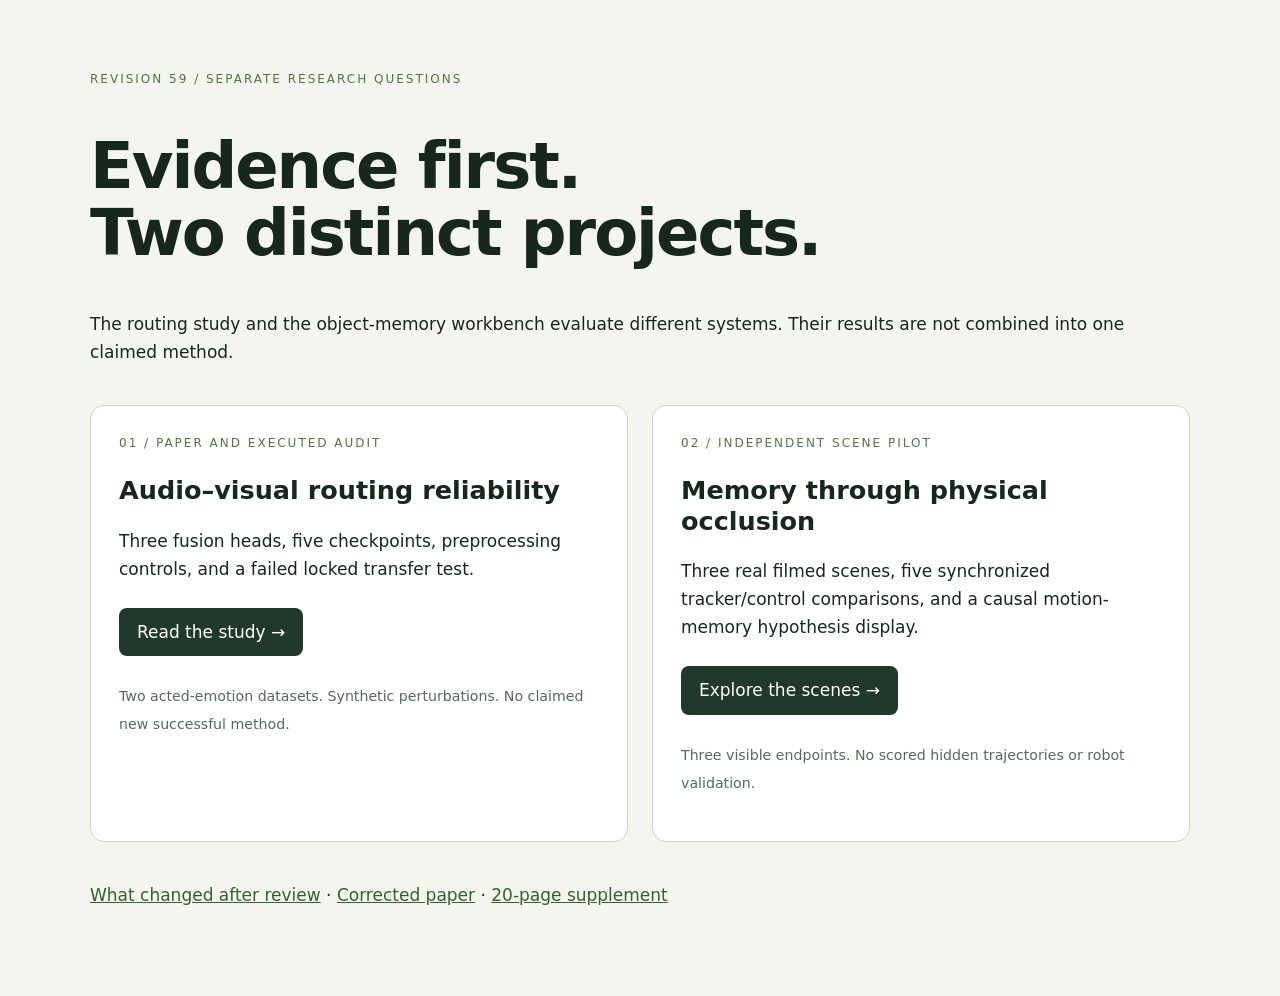
==== commit 69ccc760: "Rebuild reliability study with head and preprocessing experiments, canonical paper and interactive e" ====
--- a/routing-reliability/index.html
+++ b/routing-reliability/index.html
@@ -1 +1 @@
-<!doctype html><html lang="en"><meta charset="utf-8"><meta name="viewport" content="width=device-width,initial-scale=1"><title>Matter Memory | Research projects</title><style>body{font:17px/1.65 system-ui;background:#f5f5ef;color:#17271e;margin:0}main{max-width:1100px;margin:auto;padding:70px 24px}h1{font-size:clamp(36px,5vw,64px);line-height:1.05;letter-spacing:-2px}h2{line-height:1.2}a{color:#365f32}article,.notice{border:1px solid #cbd3c8;padding:28px;border-radius:14px;margin:22px 0;background:white}.grid{display:grid;grid-template-columns:1fr 1fr;gap:24px}.tag{font-size:12px;letter-spacing:2px;text-transform:uppercase;color:#547346}.number{font-size:40px;font-weight:bold}.button{display:inline-block;padding:10px 18px;border-radius:8px;background:#21382a;color:white;margin:8px 8px 8px 0;text-decoration:none}table{border-collapse:collapse;width:100%;font-size:14px}td,th{padding:9px;text-align:left;border-bottom:1px solid #ccd5c8}.scroll{overflow:auto}small{color:#58685d}.notice{background:#e9eedf}img{max-width:100%}@media(max-width:700px){.grid{grid-template-columns:1fr}main{padding:28px 16px}}</style><main><div class="tag">Revision 58 / Separate research questions</div><h1>Evidence first.<br>Two distinct projects.</h1><p>The routing study and the object-memory workbench evaluate different systems. Their results are not combined into one claimed method.</p><div class="grid"><article><div class="tag">01 / Paper and executed audit</div><h2>Audio–visual routing reliability</h2><p>A failed locked transfer test, an explicitly corrected certificate, and exhaustive actor-subset calibration sensitivity.</p><a class="button" href="routing.html">Read the study →</a><p><small>Two acted-emotion datasets. Synthetic perturbations. No claimed new successful method.</small></p></article><article><div class="tag">02 / Independent scene pilot</div><h2>Memory through physical occlusion</h2><p>Three real filmed scenes, five synchronized tracker/control comparisons, and a causal motion-memory hypothesis display.</p><a class="button" href="scene.html#scene">Explore the scenes →</a><p><small>Three visible endpoints. No scored hidden trajectories or robot validation.</small></p></article></div><p><a href="REVIEW58_RESPONSE.md">What changed after review</a> · <a href="main.pdf">Corrected paper</a> · <a href="supplement.pdf">20-page supplement</a></p></main><script>if(location.hash==='#scene')location.replace('scene.html#scene')</script></html>+<!doctype html><html lang="en"><meta charset="utf-8"><meta name="viewport" content="width=device-width,initial-scale=1"><title>Matter Memory | Research projects</title><style>body{font:17px/1.65 system-ui;background:#f5f5ef;color:#17271e;margin:0}main{max-width:1100px;margin:auto;padding:70px 24px}h1{font-size:clamp(36px,5vw,64px);line-height:1.05;letter-spacing:-2px}h2{line-height:1.2}a{color:#365f32}article,.notice{border:1px solid #cbd3c8;padding:28px;border-radius:14px;margin:22px 0;background:white}.grid{display:grid;grid-template-columns:1fr 1fr;gap:24px}.tag{font-size:12px;letter-spacing:2px;text-transform:uppercase;color:#547346}.number{font-size:40px;font-weight:bold}.button{display:inline-block;padding:10px 18px;border-radius:8px;background:#21382a;color:white;margin:8px 8px 8px 0;text-decoration:none}table{border-collapse:collapse;width:100%;font-size:14px}td,th{padding:9px;text-align:left;border-bottom:1px solid #ccd5c8}.scroll{overflow:auto}small{color:#58685d}.notice{background:#e9eedf}img{max-width:100%}@media(max-width:700px){.grid{grid-template-columns:1fr}main{padding:28px 16px}}</style><main><div class="tag">Revision 59 / Separate research questions</div><h1>Evidence first.<br>Two distinct projects.</h1><p>The routing study and the object-memory workbench evaluate different systems. Their results are not combined into one claimed method.</p><div class="grid"><article><div class="tag">01 / Paper and executed audit</div><h2>Audio–visual routing reliability</h2><p>Three fusion heads, five checkpoints, preprocessing controls, and a failed locked transfer test.</p><a class="button" href="routing.html">Read the study →</a><p><small>Two acted-emotion datasets. Synthetic perturbations. No claimed new successful method.</small></p></article><article><div class="tag">02 / Independent scene pilot</div><h2>Memory through physical occlusion</h2><p>Three real filmed scenes, five synchronized tracker/control comparisons, and a causal motion-memory hypothesis display.</p><a class="button" href="scene.html#scene">Explore the scenes →</a><p><small>Three visible endpoints. No scored hidden trajectories or robot validation.</small></p></article></div><p><a href="CHANGE_REPORT.md">What changed after review</a> · <a href="main.pdf">Corrected paper</a> · <a href="supplement.pdf">20-page supplement</a></p></main><script>if(location.hash==='#scene')location.replace('scene.html#scene')</script></html>
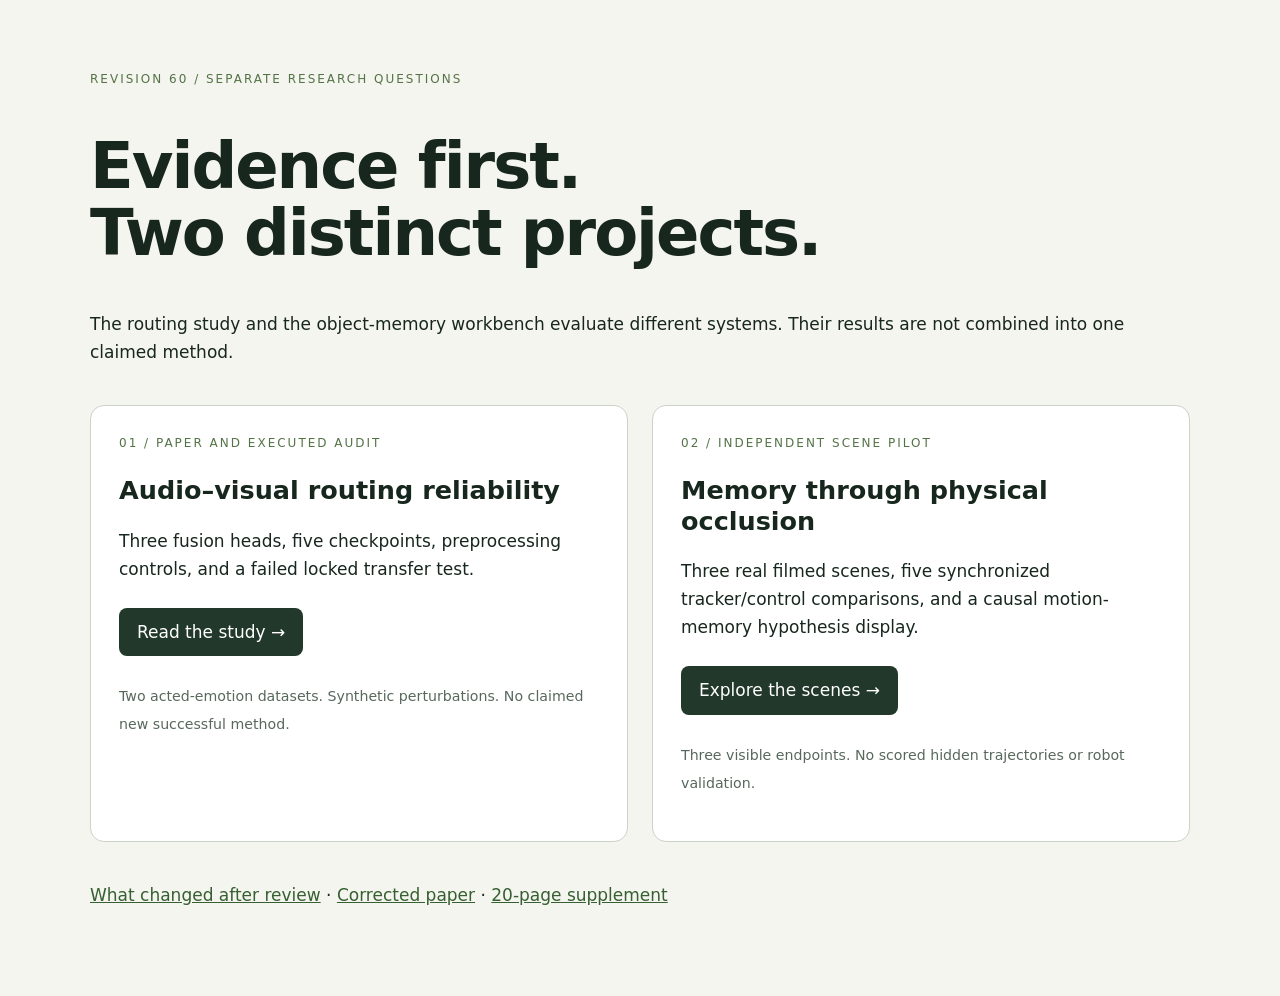
==== commit 840b73f1: "Redesign paper teaser and architecture with measured visual evidence and detailed head inset" ====
--- a/routing-reliability/index.html
+++ b/routing-reliability/index.html
@@ -1 +1 @@
-<!doctype html><html lang="en"><meta charset="utf-8"><meta name="viewport" content="width=device-width,initial-scale=1"><title>Matter Memory | Research projects</title><style>body{font:17px/1.65 system-ui;background:#f5f5ef;color:#17271e;margin:0}main{max-width:1100px;margin:auto;padding:70px 24px}h1{font-size:clamp(36px,5vw,64px);line-height:1.05;letter-spacing:-2px}h2{line-height:1.2}a{color:#365f32}article,.notice{border:1px solid #cbd3c8;padding:28px;border-radius:14px;margin:22px 0;background:white}.grid{display:grid;grid-template-columns:1fr 1fr;gap:24px}.tag{font-size:12px;letter-spacing:2px;text-transform:uppercase;color:#547346}.number{font-size:40px;font-weight:bold}.button{display:inline-block;padding:10px 18px;border-radius:8px;background:#21382a;color:white;margin:8px 8px 8px 0;text-decoration:none}table{border-collapse:collapse;width:100%;font-size:14px}td,th{padding:9px;text-align:left;border-bottom:1px solid #ccd5c8}.scroll{overflow:auto}small{color:#58685d}.notice{background:#e9eedf}img{max-width:100%}@media(max-width:700px){.grid{grid-template-columns:1fr}main{padding:28px 16px}}</style><main><div class="tag">Revision 59 / Separate research questions</div><h1>Evidence first.<br>Two distinct projects.</h1><p>The routing study and the object-memory workbench evaluate different systems. Their results are not combined into one claimed method.</p><div class="grid"><article><div class="tag">01 / Paper and executed audit</div><h2>Audio–visual routing reliability</h2><p>Three fusion heads, five checkpoints, preprocessing controls, and a failed locked transfer test.</p><a class="button" href="routing.html">Read the study →</a><p><small>Two acted-emotion datasets. Synthetic perturbations. No claimed new successful method.</small></p></article><article><div class="tag">02 / Independent scene pilot</div><h2>Memory through physical occlusion</h2><p>Three real filmed scenes, five synchronized tracker/control comparisons, and a causal motion-memory hypothesis display.</p><a class="button" href="scene.html#scene">Explore the scenes →</a><p><small>Three visible endpoints. No scored hidden trajectories or robot validation.</small></p></article></div><p><a href="CHANGE_REPORT.md">What changed after review</a> · <a href="main.pdf">Corrected paper</a> · <a href="supplement.pdf">20-page supplement</a></p></main><script>if(location.hash==='#scene')location.replace('scene.html#scene')</script></html>+<!doctype html><html lang="en"><meta charset="utf-8"><meta name="viewport" content="width=device-width,initial-scale=1"><title>Matter Memory | Research projects</title><style>body{font:17px/1.65 system-ui;background:#f5f5ef;color:#17271e;margin:0}main{max-width:1100px;margin:auto;padding:70px 24px}h1{font-size:clamp(36px,5vw,64px);line-height:1.05;letter-spacing:-2px}h2{line-height:1.2}a{color:#365f32}article,.notice{border:1px solid #cbd3c8;padding:28px;border-radius:14px;margin:22px 0;background:white}.grid{display:grid;grid-template-columns:1fr 1fr;gap:24px}.tag{font-size:12px;letter-spacing:2px;text-transform:uppercase;color:#547346}.number{font-size:40px;font-weight:bold}.button{display:inline-block;padding:10px 18px;border-radius:8px;background:#21382a;color:white;margin:8px 8px 8px 0;text-decoration:none}table{border-collapse:collapse;width:100%;font-size:14px}td,th{padding:9px;text-align:left;border-bottom:1px solid #ccd5c8}.scroll{overflow:auto}small{color:#58685d}.notice{background:#e9eedf}img{max-width:100%}@media(max-width:700px){.grid{grid-template-columns:1fr}main{padding:28px 16px}}</style><main><div class="tag">Revision 60 / Separate research questions</div><h1>Evidence first.<br>Two distinct projects.</h1><p>The routing study and the object-memory workbench evaluate different systems. Their results are not combined into one claimed method.</p><div class="grid"><article><div class="tag">01 / Paper and executed audit</div><h2>Audio–visual routing reliability</h2><p>Three fusion heads, five checkpoints, preprocessing controls, and a failed locked transfer test.</p><a class="button" href="routing.html">Read the study →</a><p><small>Two acted-emotion datasets. Synthetic perturbations. No claimed new successful method.</small></p></article><article><div class="tag">02 / Independent scene pilot</div><h2>Memory through physical occlusion</h2><p>Three real filmed scenes, five synchronized tracker/control comparisons, and a causal motion-memory hypothesis display.</p><a class="button" href="scene.html#scene">Explore the scenes →</a><p><small>Three visible endpoints. No scored hidden trajectories or robot validation.</small></p></article></div><p><a href="CHANGE_REPORT.md">What changed after review</a> · <a href="main.pdf">Corrected paper</a> · <a href="supplement.pdf">20-page supplement</a></p></main><script>if(location.hash==='#scene')location.replace('scene.html#scene')</script></html>
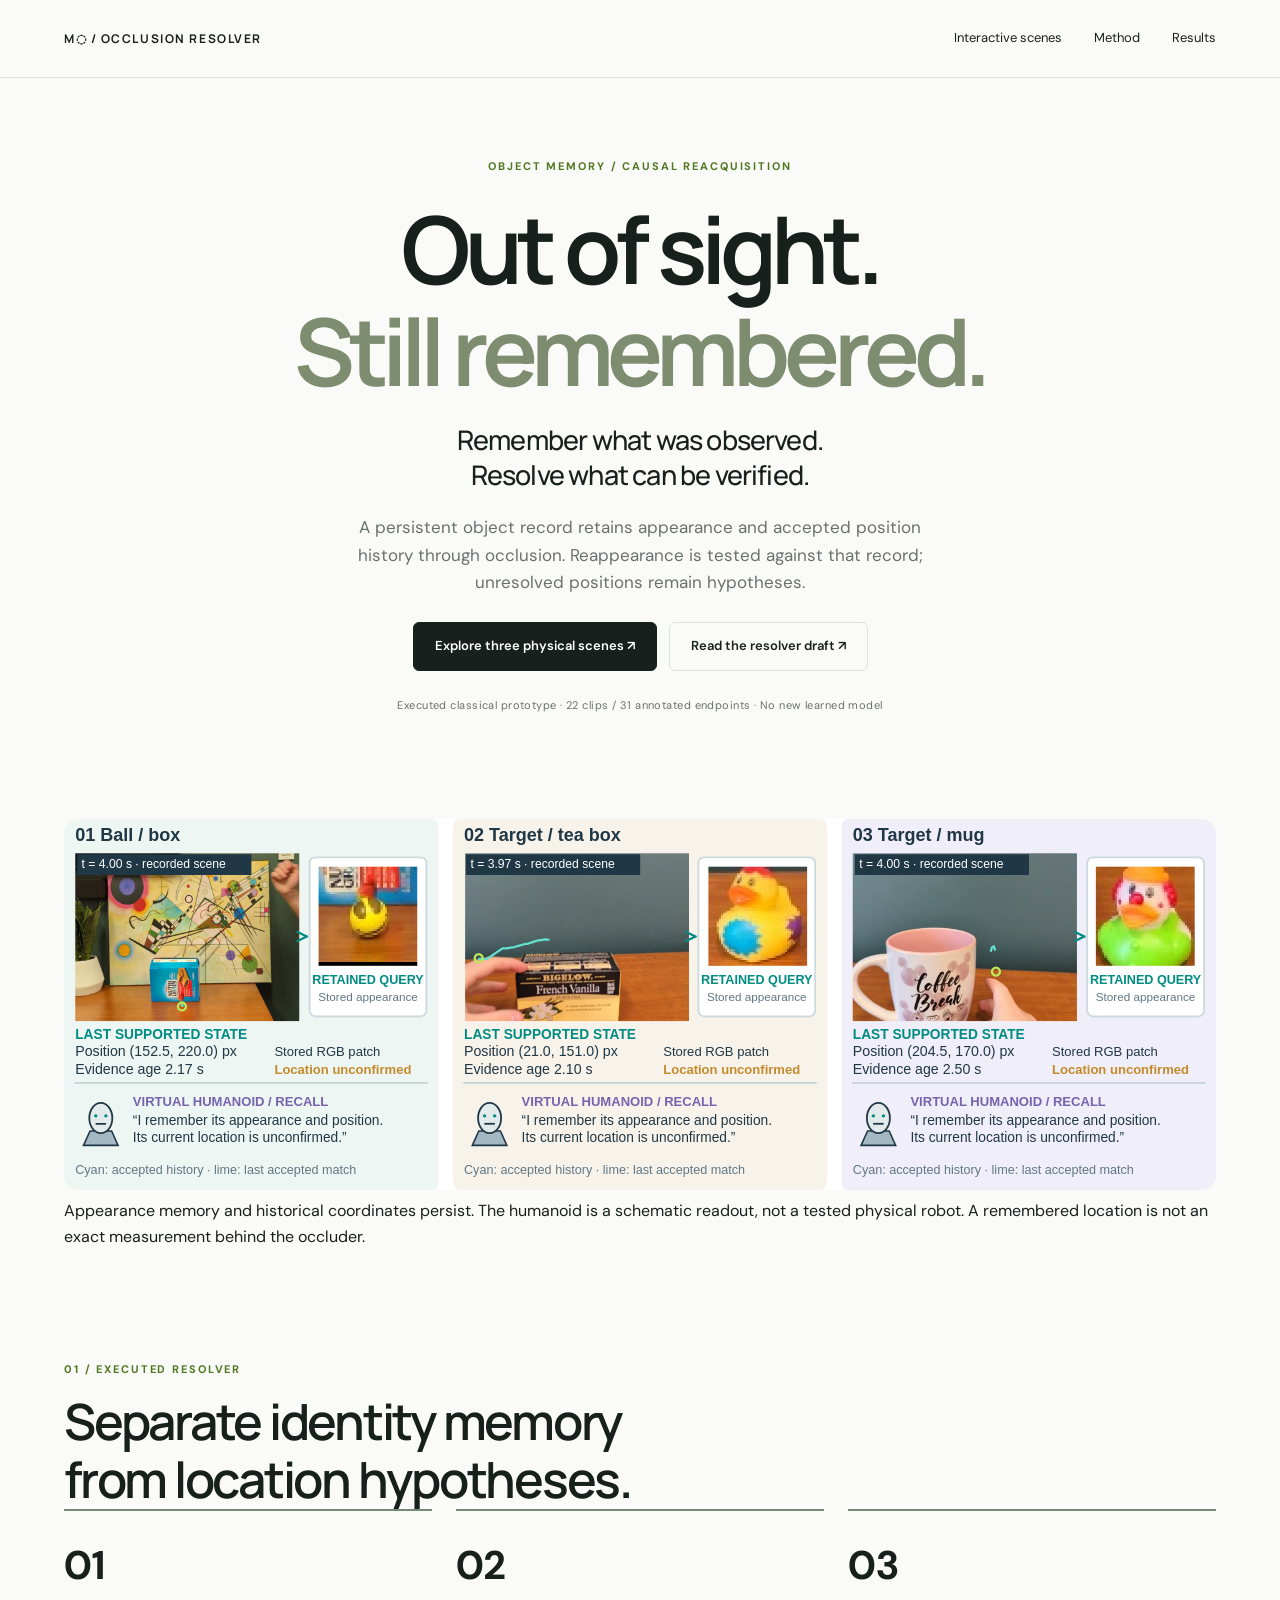
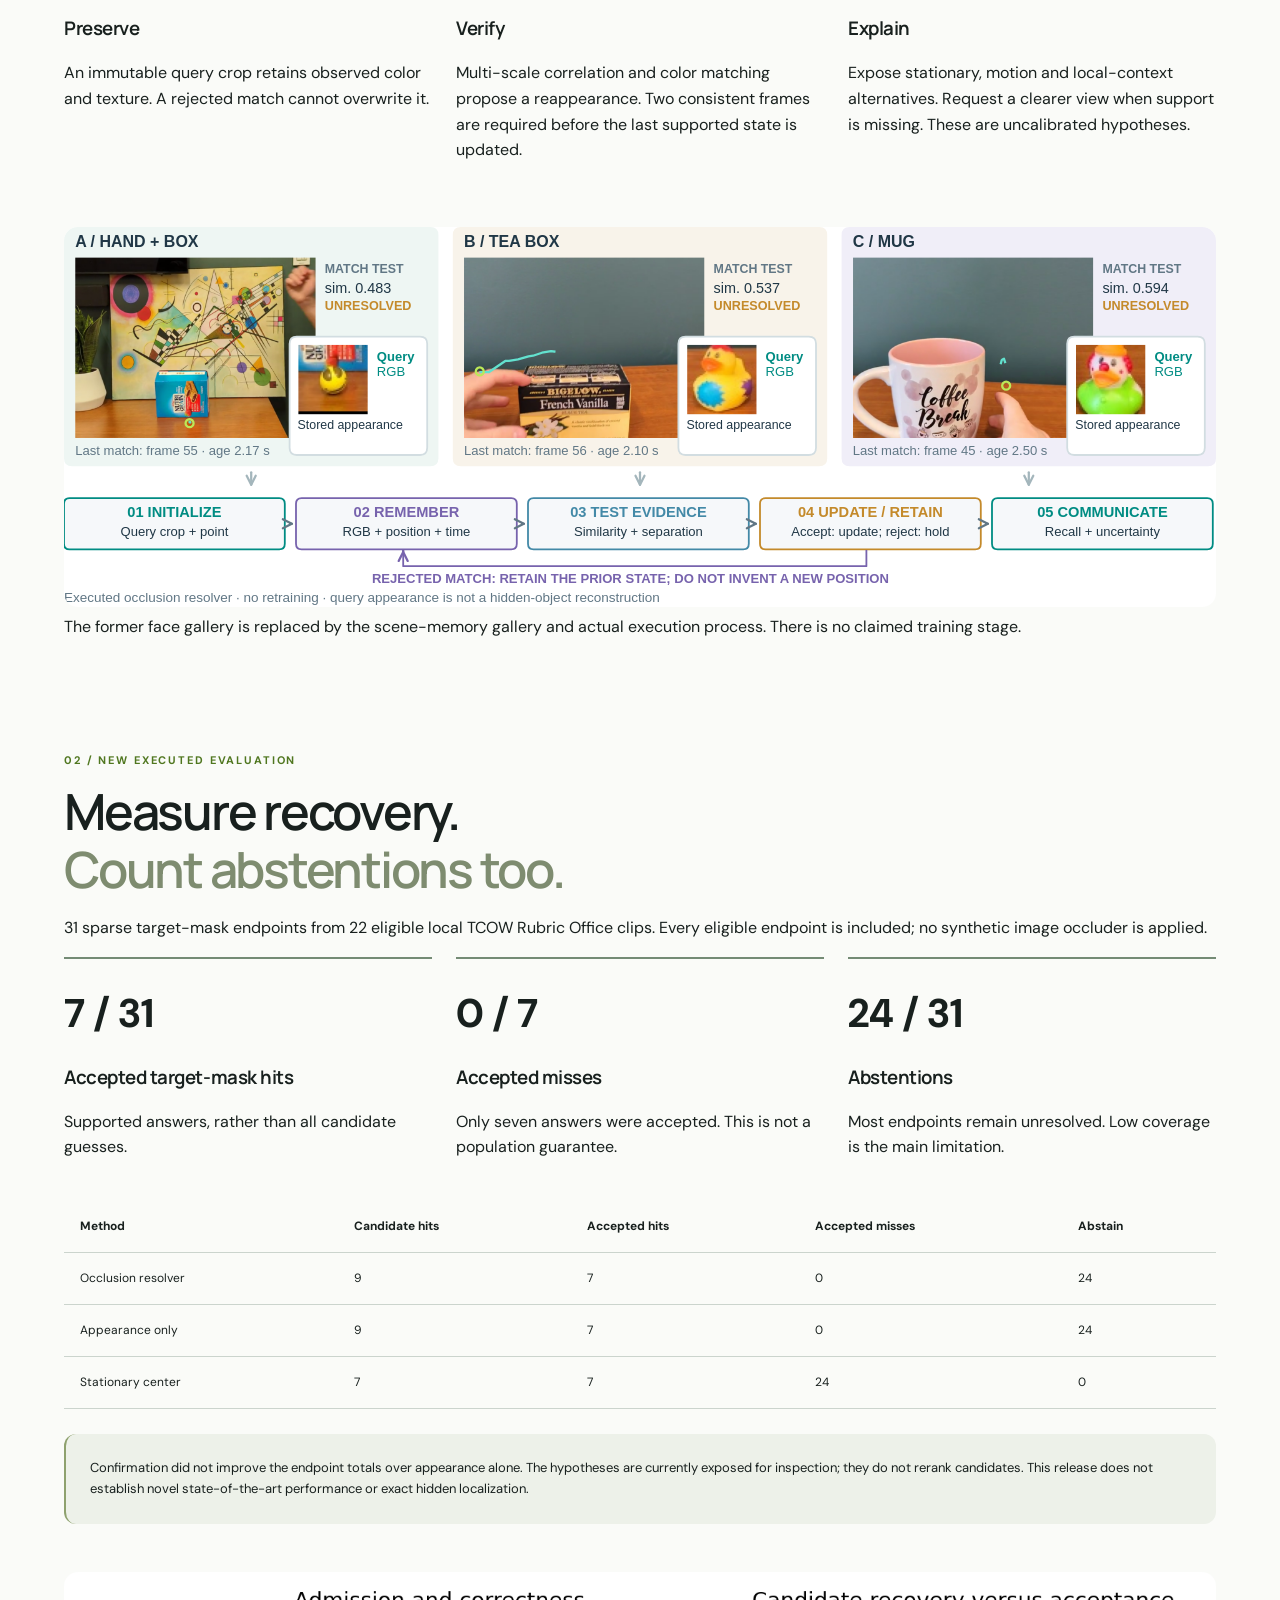
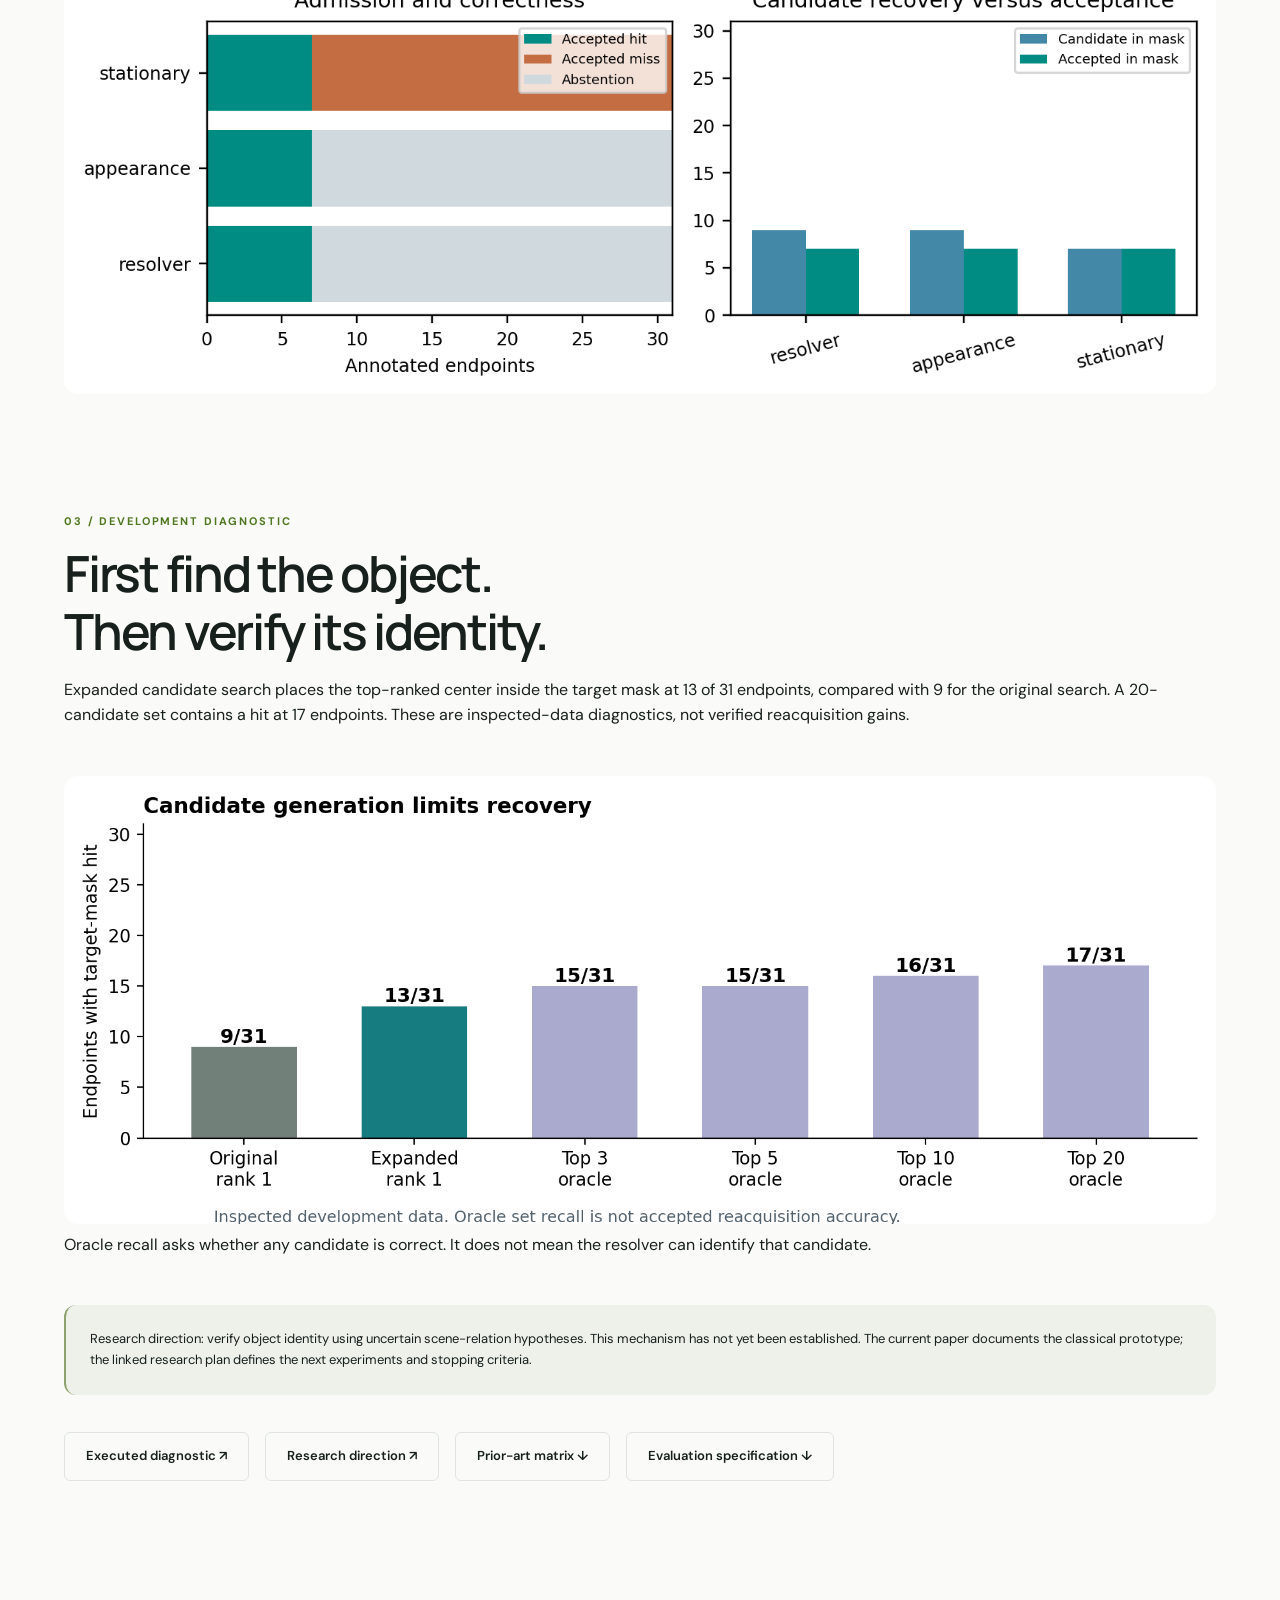
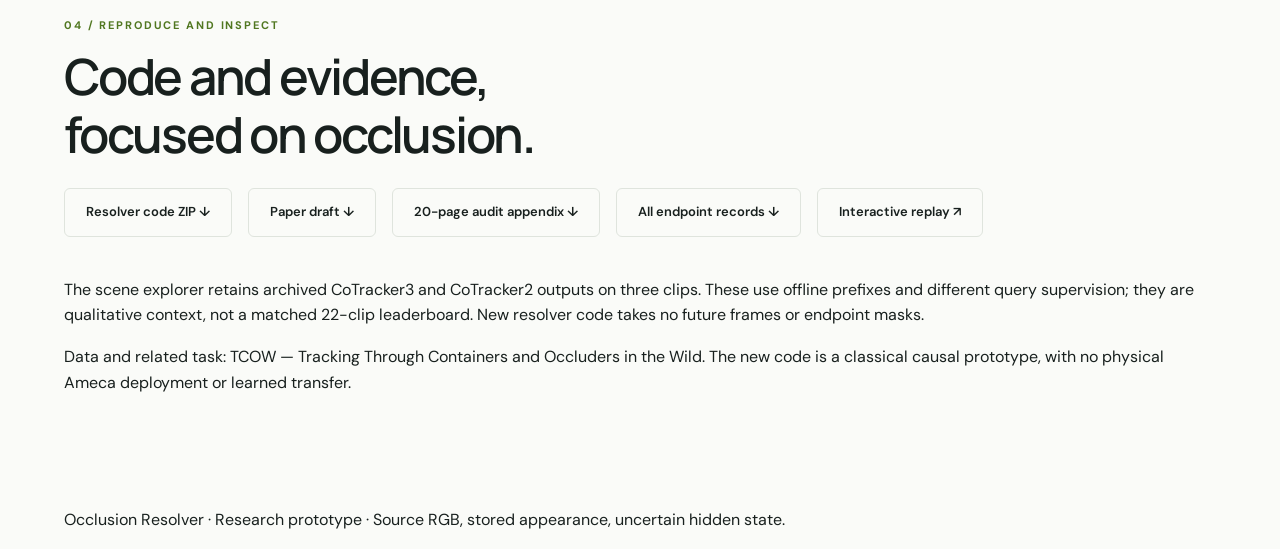
==== commit 706da1d7: "Focus on occlusion identity research; publish prototype and candidate bottleneck audit" ====
--- a/routing-reliability/index.html
+++ b/routing-reliability/index.html
@@ -1 +1,5 @@
-<!doctype html><html lang="en"><meta charset="utf-8"><meta name="viewport" content="width=device-width,initial-scale=1"><title>Matter Memory | Research projects</title><style>body{font:17px/1.65 system-ui;background:#f5f5ef;color:#17271e;margin:0}main{max-width:1100px;margin:auto;padding:70px 24px}h1{font-size:clamp(36px,5vw,64px);line-height:1.05;letter-spacing:-2px}h2{line-height:1.2}a{color:#365f32}article,.notice{border:1px solid #cbd3c8;padding:28px;border-radius:14px;margin:22px 0;background:white}.grid{display:grid;grid-template-columns:1fr 1fr;gap:24px}.tag{font-size:12px;letter-spacing:2px;text-transform:uppercase;color:#547346}.number{font-size:40px;font-weight:bold}.button{display:inline-block;padding:10px 18px;border-radius:8px;background:#21382a;color:white;margin:8px 8px 8px 0;text-decoration:none}table{border-collapse:collapse;width:100%;font-size:14px}td,th{padding:9px;text-align:left;border-bottom:1px solid #ccd5c8}.scroll{overflow:auto}small{color:#58685d}.notice{background:#e9eedf}img{max-width:100%}@media(max-width:700px){.grid{grid-template-columns:1fr}main{padding:28px 16px}}</style><main><div class="tag">Revision 60 / Separate research questions</div><h1>Evidence first.<br>Two distinct projects.</h1><p>The routing study and the object-memory workbench evaluate different systems. Their results are not combined into one claimed method.</p><div class="grid"><article><div class="tag">01 / Paper and executed audit</div><h2>Audio–visual routing reliability</h2><p>Three fusion heads, five checkpoints, preprocessing controls, and a failed locked transfer test.</p><a class="button" href="routing.html">Read the study →</a><p><small>Two acted-emotion datasets. Synthetic perturbations. No claimed new successful method.</small></p></article><article><div class="tag">02 / Independent scene pilot</div><h2>Memory through physical occlusion</h2><p>Three real filmed scenes, five synchronized tracker/control comparisons, and a causal motion-memory hypothesis display.</p><a class="button" href="scene.html#scene">Explore the scenes →</a><p><small>Three visible endpoints. No scored hidden trajectories or robot validation.</small></p></article></div><p><a href="CHANGE_REPORT.md">What changed after review</a> · <a href="main.pdf">Corrected paper</a> · <a href="supplement.pdf">20-page supplement</a></p></main><script>if(location.hash==='#scene')location.replace('scene.html#scene')</script></html>+<!doctype html><html lang="en"><head><meta charset="utf-8"><meta name="viewport" content="width=device-width,initial-scale=1"><title>Occlusion Resolver — Persistent Object Evidence</title><link rel="stylesheet" href="design.css"><style>.paper-figure{margin:48px 0}.paper-figure img{width:100%;border-radius:14px}.cards{display:grid;grid-template-columns:repeat(3,1fr);gap:24px}.cards article{border-top:2px solid #748b75;padding-top:22px}.cards b{font-size:40px}.results{width:100%;border-collapse:collapse;margin:25px 0}.results td,.results th{padding:16px;border-bottom:1px solid #cbd4cd;text-align:left}.notice{padding:24px;background:#edf1e9;border-radius:12px}.downloads{display:flex;gap:16px;flex-wrap:wrap;padding:24px 0}@media(max-width:700px){.cards{grid-template-columns:1fr}.results td,.results th{padding:8px;font-size:12px}}</style></head><body><nav><a class="brand" href="index.html">M◌ / OCCLUSION RESOLVER</a><div><a href="scene.html#scene">Interactive scenes</a><a href="#method">Method</a><a href="#results">Results</a></div></nav><main><header class="intro"><div class="eyebrow">OBJECT MEMORY / CAUSAL REACQUISITION</div><h1>Out of sight.<br><em>Still remembered.</em></h1><p class="hero-deck">Remember what was observed.<br>Resolve what can be verified.</p><p class="intro-copy">A persistent object record retains appearance and accepted position history through occlusion. Reappearance is tested against that record; unresolved positions remain hypotheses.</p><div class="actions"><a class="button primary" href="scene.html#scene">Explore three physical scenes ↗</a><a class="button" href="main.pdf">Read the resolver draft ↗</a></div><p class="scope">Executed classical prototype · 22 clips / 31 annotated endpoints · No new learned model</p></header>
+<figure class="paper-figure"><img src="figures/fig1_teaser.svg?v=63" alt="Three physical-occlusion scenes with retained query appearance and virtual humanoid recall"><figcaption>Appearance memory and historical coordinates persist. The humanoid is a schematic readout, not a tested physical robot. A remembered location is not an exact measurement behind the occluder.</figcaption></figure>
+<section id="method"><div class="eyebrow">01 / EXECUTED RESOLVER</div><h2>Separate identity memory<br>from location hypotheses.</h2><div class="cards"><article><b>01</b><h3>Preserve</h3><p>An immutable query crop retains observed color and texture. A rejected match cannot overwrite it.</p></article><article><b>02</b><h3>Verify</h3><p>Multi-scale correlation and color matching propose a reappearance. Two consistent frames are required before the last supported state is updated.</p></article><article><b>03</b><h3>Explain</h3><p>Expose stationary, motion and local-context alternatives. Request a clearer view when support is missing. These are uncalibrated hypotheses.</p></article></div><figure class="paper-figure"><img src="figures/fig7_memory.svg?v=63" alt="Scene-memory gallery above initialization, storage, verification, update and communication stages"><figcaption>The former face gallery is replaced by the scene-memory gallery and actual execution process. There is no claimed training stage.</figcaption></figure></section>
+<section id="results"><div class="eyebrow">02 / NEW EXECUTED EVALUATION</div><h2>Measure recovery.<br><em>Count abstentions too.</em></h2><p>31 sparse target-mask endpoints from 22 eligible local TCOW Rubric Office clips. Every eligible endpoint is included; no synthetic image occluder is applied.</p><div class="cards"><article><b>7 / 31</b><h3>Accepted target-mask hits</h3><p>Supported answers, rather than all candidate guesses.</p></article><article><b>0 / 7</b><h3>Accepted misses</h3><p>Only seven answers were accepted. This is not a population guarantee.</p></article><article><b>24 / 31</b><h3>Abstentions</h3><p>Most endpoints remain unresolved. Low coverage is the main limitation.</p></article></div><table class="results"><thead><tr><th>Method</th><th>Candidate hits</th><th>Accepted hits</th><th>Accepted misses</th><th>Abstain</th></tr></thead><tbody><tr><td>Occlusion resolver</td><td>9</td><td>7</td><td>0</td><td>24</td></tr><tr><td>Appearance only</td><td>9</td><td>7</td><td>0</td><td>24</td></tr><tr><td>Stationary center</td><td>7</td><td>7</td><td>24</td><td>0</td></tr></tbody></table><p class="notice">Confirmation did not improve the endpoint totals over appearance alone. The hypotheses are currently exposed for inspection; they do not rerank candidates. This release does not establish novel state-of-the-art performance or exact hidden localization.</p><figure class="paper-figure"><img src="figures/results.png" alt="Executed endpoint counts show low coverage and a tie between confirmation and appearance-only matching"></figure></section>
+<section id="direction"><div class="eyebrow">03 / DEVELOPMENT DIAGNOSTIC</div><h2>First find the object.<br>Then verify its identity.</h2><p>Expanded candidate search places the top-ranked center inside the target mask at 13 of 31 endpoints, compared with 9 for the original search. A 20-candidate set contains a hit at 17 endpoints. These are inspected-data diagnostics, not verified reacquisition gains.</p><figure class="paper-figure"><img src="research/candidate_bottleneck.png" alt="Original candidate hits 9 of 31; expanded top-ranked hits 13; top twenty oracle set recall 17"><figcaption>Oracle recall asks whether any candidate is correct. It does not mean the resolver can identify that candidate.</figcaption></figure><p class="notice">Research direction: verify object identity using uncertain scene-relation hypotheses. This mechanism has not yet been established. The current paper documents the classical prototype; the linked research plan defines the next experiments and stopping criteria.</p><div class="downloads"><a class="button" href="research/DIAGNOSTIC_REPORT.txt">Executed diagnostic ↗</a><a class="button" href="research/DIRECTION.txt">Research direction ↗</a><a class="button" href="research/PRIOR_ART.tsv">Prior-art matrix ↓</a><a class="button" href="research/evaluation_plan.json">Evaluation specification ↓</a></div></section><section><div class="eyebrow">04 / REPRODUCE AND INSPECT</div><h2>Code and evidence,<br>focused on occlusion.</h2><div class="downloads"><a class="button" href="resolver_code.zip">Resolver code ZIP ↓</a><a class="button" href="main.pdf">Paper draft ↓</a><a class="button" href="supplement.pdf">20-page audit appendix ↓</a><a class="button" href="endpoint_results.json">All endpoint records ↓</a><a class="button" href="scene.html#scene">Interactive replay ↗</a></div><p>The scene explorer retains archived CoTracker3 and CoTracker2 outputs on three clips. These use offline prefixes and different query supervision; they are qualitative context, not a matched 22-clip leaderboard. New resolver code takes no future frames or endpoint masks.</p><p>Data and related task: <a href="https://tcow.cs.columbia.edu/">TCOW — Tracking Through Containers and Occluders in the Wild</a>. The new code is a classical causal prototype, with no physical Ameca deployment or learned transfer.</p></section><footer><p>Occlusion Resolver · Research prototype · Source RGB, stored appearance, uncertain hidden state.</p></footer></main></body></html>
--- a/routing-reliability/design.css
+++ b/routing-reliability/design.css
@@ -0,0 +1,4 @@
+@import url('https://fonts.googleapis.com/css2?family=DM+Sans:wght@400;450;500;550;600;650;700&family=Manrope:wght@400;500;600;650;700;750;800&display=swap');
+:root{--ink:#18201e;--paper:#fafbf8;--muted:#69716d;--line:#dfe4dd;--lime:#ceef73;--dark:#151c19;--accent:#507720;--orange:#bd673d}*{box-sizing:border-box}html{scroll-behavior:smooth;scroll-padding-top:95px}body{margin:0;background:var(--paper);color:var(--ink);font:16px/1.6 'DM Sans',sans-serif}a{color:inherit;text-decoration:none}a:hover{color:var(--accent)}nav{height:78px;max-width:1512px;margin:auto;padding:0 5vw;display:flex;align-items:center;justify-content:space-between;border-bottom:1px solid var(--line)}nav .brand{font:700 12px 'Manrope',sans-serif;letter-spacing:.13em}.brand span{color:var(--accent);font-size:22px;vertical-align:middle}nav>div{display:flex;align-items:center;gap:32px;font-size:13px}.nav-paper{border:1px solid var(--line);padding:8px 18px;border-radius:30px}main{max-width:1512px;margin:auto;padding:0 5vw}.intro{text-align:center;padding:80px 0 46px}.eyebrow{font-size:11px;font-weight:700;letter-spacing:.17em;color:var(--accent);text-transform:uppercase}.dot{display:inline-block;width:6px;height:6px;border-radius:50%;background:var(--accent);margin-right:8px}h1,h2,h3{font-family:'Manrope',sans-serif}h1{font-size:clamp(58px,7.3vw,108px);line-height:1.1;font-weight:650;letter-spacing:-.065em;margin:21px 0 20px}em{font-style:normal;color:#7e8c70}.hero-deck{font:500 27px/1.3 'Manrope',sans-serif;letter-spacing:-.03em;margin:0}.intro-copy{max-width:620px;margin:22px auto;color:var(--muted);font-size:17px}.actions{display:flex;justify-content:center;flex-wrap:wrap;gap:12px;margin:26px 0}.button{display:inline-flex;align-items:center;gap:35px;padding:13px 21px;border:1px solid var(--line);border-radius:6px;font-size:13px;font-weight:600}.primary{background:var(--ink);color:white;border-color:var(--ink)}.primary:hover{color:var(--lime)}.scope{font-size:11px;color:var(--muted);letter-spacing:.04em;margin-top:24px}.hero-film{display:grid;grid-template-columns:repeat(3,1fr);gap:5px;background:var(--dark);padding:5px;border-radius:12px;overflow:hidden}.film{position:relative;display:block;overflow:hidden}.film video{display:block;width:100%;aspect-ratio:4/3;object-fit:cover;filter:saturate(.85)}.film-caption{padding:35px 20px 17px;background:linear-gradient(transparent,#142019e8);position:absolute;bottom:0;left:0;right:0;color:white;display:flex;flex-direction:column;gap:2px;font-size:13px}.film-caption small{color:#c6d0c8;font-size:10px}.figure-caption{display:flex;gap:22px;font-size:12px;color:var(--muted);margin:18px 0}.figure-caption>span{white-space:nowrap;font-size:10px;letter-spacing:.1em;font-weight:700;margin-top:3px}.figure-caption p{margin:0;max-width:900px}section{margin:112px 0}.section-heading{display:flex;align-items:flex-end;justify-content:space-between;gap:60px;margin-bottom:36px}.section-heading>p{max-width:400px;color:var(--muted);font-size:15px;margin-bottom:6px}h2{font-size:clamp(30px,3.9vw,53px);line-height:1.16;letter-spacing:-.045em;font-weight:600;margin:14px 0 0}h3{font-weight:650;letter-spacing:-.025em;line-height:1.4}.viewer{border:1px solid #28332d;border-radius:12px;background:var(--dark);color:#f4f7f1;overflow:hidden}.viewer-top{display:flex;justify-content:space-between;padding:19px 24px;border-bottom:1px solid #303a34;font-size:9px;letter-spacing:.13em;color:#87958a}.viewer-label{color:var(--lime)}button,select{font:inherit;cursor:pointer}button{transition:background .15s}.scene-tabs{display:flex;gap:10px;padding:20px 24px;flex-wrap:wrap}.scene-tabs button{border:1px solid #3f4942;border-radius:5px;padding:10px 15px;background:transparent;color:#a6b2a8;font-size:12px}.scene-tabs button.active{border-color:var(--lime);color:var(--lime);background:#ceef730c}.scene-layout{display:grid;grid-template-columns:1.8fr 1fr;padding:0 24px;gap:24px}.source-panel{min-width:0}.panel-label{display:flex;justify-content:space-between;align-items:center;gap:10px;min-height:45px}.panel-label h3{font-size:14px;margin:0}.live-label{font-size:8px;letter-spacing:.13em;color:#9eaca2;white-space:nowrap}#sceneVideo{width:100%;aspect-ratio:4/3;background:#0b100d;border-radius:5px;display:block}.source-meta{font-size:9px;color:#8c9c90;display:flex;justify-content:space-between;gap:10px;padding:12px 0}.memory-panel{background:#202b24;border:1px solid #344238;border-radius:7px;padding:23px;margin-top:45px}.memory-panel .eyebrow{color:#a5b497;font-size:9px}.memory-crops{display:grid;grid-template-columns:1fr 1fr;gap:10px;margin-top:20px}.memory-crops canvas{width:100%;aspect-ratio:180/140;display:block;border:1px solid #465047;border-radius:5px;background:#101712}.memory-crops small{font-size:9px;color:#9bab9e}.memory-panel h3{font-size:22px;line-height:1.2;margin:22px 0 12px;color:var(--lime)}.memory-panel p{font-size:12px;color:#b3c0b7;line-height:1.6}.similarity{margin-top:18px}.similarity>div:first-child{display:flex;justify-content:space-between;font-size:10px;color:#b3c0b7}.meter{height:5px;background:#3c473f;position:relative;margin-top:8px}.meter i{height:100%;background:var(--lime);display:block;width:0}.meter span{height:11px;width:1px;background:white;position:absolute;left:75%;top:-3px}.memory-note{border-top:1px solid #3c473f;padding-top:14px}.timeline-controls{display:flex;align-items:center;gap:15px;padding:20px 24px}.timeline-controls button,.timeline-controls select{background:#26332b;color:#dae4db;border:1px solid #3d4b41;padding:8px 12px;font-size:11px;border-radius:4px}.timeline-controls input{accent-color:var(--lime);flex:1;min-width:40px}.timeline-head{display:flex;justify-content:space-between;gap:20px;margin:8px 24px 14px;font-size:11px}.timeline-head span{color:#83958a;font-size:10px}#visibilityTimeline{padding:0 24px}.timeline-row{display:grid;grid-template-columns:150px 1fr;align-items:center;gap:18px;font-size:10px;margin:9px 0;color:#b9c6bd}.timeline-track{height:17px;position:relative;display:flex;background:#27382c;overflow:hidden;cursor:crosshair}.timeline-track i{height:100%;flex:1;background:#334238}.timeline-track i.on{background:#93b887}.timeline-track i.memory-on{background:var(--lime)}.timeline-cursor{position:absolute;top:0;bottom:0;width:2px;background:white;box-shadow:0 0 4px #000}.timeline-legend{display:flex;gap:20px;flex-wrap:wrap;padding:14px 24px 24px;color:#819287;font-size:9px}.timeline-legend i{width:7px;height:7px;display:inline-block;margin-right:5px}.solid{background:#93b887}.muted{background:#334238}.comparison-heading{border-top:1px solid #303a34;padding:23px 24px 0;display:flex;justify-content:space-between;align-items:center}.comparison-heading h3{font-size:16px}.comparison-heading label{font-size:11px;color:#a2b3a7}.comparison-heading input{accent-color:var(--lime)}.scene-models{display:grid;grid-template-columns:repeat(5,minmax(190px,1fr));gap:8px;padding:16px 24px 24px;overflow:auto}.scene-models .panel{background:#1d2821;border:1px solid #39443c;border-radius:5px;overflow:hidden;min-width:0}.scene-models .ours{border-color:#a7ce67}.scene-models header{padding:13px;min-height:68px}.scene-models header b{font-size:12px}.scene-models .small{color:#90a295;font-size:9px}.scene-models canvas{width:100%;aspect-ratio:4/3;display:block;background:#0d140f}.scene-models footer{padding:12px;min-height:49px}.ours header b{color:var(--lime)}.viewer-foot{border-top:1px solid #303a34;padding:18px 24px;display:flex;gap:25px;font-size:10px;color:#83968a}.viewer-foot span{color:#bec9bf;white-space:nowrap;font-size:9px;letter-spacing:.1em;margin-top:2px}.viewer-foot p{margin:0}.architecture{display:grid;grid-template-columns:1.1fr 32px 1fr 32px 1fr 32px 1.1fr;gap:10px;align-items:center;border:1px solid var(--line);background:#f0f3ec;padding:32px;border-radius:10px}.architecture>div:not(.arch-arrow){align-self:stretch;display:flex;flex-direction:column;justify-content:flex-start;gap:10px}.step{font-size:9px;color:var(--muted);letter-spacing:.1em;margin-bottom:10px}.architecture img{height:120px;width:100%;object-fit:cover;border-radius:4px}.architecture b{font-size:13px}.architecture small{font-size:11px;line-height:1.6;color:var(--muted)}.architecture code{font-size:11px;padding:10px;background:#e2e8da;border-radius:4px;white-space:normal}.arch-arrow{font-size:22px;color:#9ba78c}.token-grid{height:120px;display:grid;grid-template-columns:repeat(4,1fr);gap:5px;padding:16px;background:#e3eadb;border-radius:4px}.token-grid i{background:#8eaa66;border:1px solid #708c49}.token-grid i:nth-child(3n){background:#c1d6a0}.matching-glyph{height:120px;display:flex;align-items:center;justify-content:center;gap:12px;background:#e4ebe0;border-radius:4px}.matching-glyph div{height:44px;width:44px;border:1px solid #789159;display:grid;place-items:center;border-radius:50%;font:18px Georgia,serif}.decision{padding:14px 10px;border:1px solid #c7d1bd;border-radius:5px;display:flex;gap:8px;align-items:flex-start}.decision small{display:block}.decision.accept{background:#dfecca}.decision.uncertain{background:#f1ebe1}.decision span{font-size:18px}.small{font-size:12px;color:var(--muted)}.findings-grid{display:grid;grid-template-columns:1.6fr 1fr;gap:65px}.matrix-head,.matrix-row{display:grid;grid-template-columns:1.5fr 1fr 1fr;gap:15px;align-items:center;padding:17px 8px;border-bottom:1px solid var(--line)}.matrix-head{font-size:11px;color:var(--muted);padding-top:0}.matrix-row b{font-size:14px}.matrix-row small{display:block;font-size:10px;color:var(--muted);font-weight:400}.score{font:500 25px 'Manrope',sans-serif;letter-spacing:-.03em}.good{color:#547627}.warn{color:#b2653f}.finding-note{border-left:1px solid var(--line);padding:0 0 0 40px}.oversized{font-size:70px;line-height:1;color:#a8b897}.finding-note h3{font-size:25px;line-height:1.25}.finding-note p{font-size:14px;color:var(--muted)}#findings .actions{justify-content:flex-start;gap:35px}.text-link{font-size:12px;border-bottom:1px solid #b2bcaa;padding:8px 0}.research-question{padding:65px;background:var(--dark);border-radius:10px;color:white}.research-question .eyebrow{color:var(--lime)}.research-question h2{font-size:48px;max-width:760px}.research-question p{max-width:750px;color:#a7b6ad;font-size:17px;margin:24px 0}.research-question>span{font-size:10px;color:#7d9385}.study-details{padding:25px 0;border-top:1px solid var(--line);border-bottom:1px solid var(--line)}.study-details>summary{font:600 18px 'Manrope',sans-serif;cursor:pointer}.study-details section{margin:60px 0}.study-details h2{font-size:33px}.study-details p{max-width:950px}.toolbar{display:flex;gap:12px;align-items:center;flex-wrap:wrap;margin:18px 0}.toolbar button,.toolbar select,.examples button{background:white;border:1px solid #bfcbbb;padding:10px 15px;border-radius:5px;color:var(--ink);font-size:12px}.toolbar button.active,.examples button.active{background:var(--ink);color:white}.toolbar input[type=range]{flex:1;min-width:120px;accent-color:#587d32}.comparison{display:grid;grid-template-columns:repeat(3,1fr);gap:16px}.study-details .panel{border:1px solid var(--line);background:white;border-radius:6px;overflow:hidden}.study-details .panel header,.study-details .panel footer{padding:16px}.study-details canvas{width:100%;display:block}.ownershipVideo{width:100%;display:block}.reference-memory{display:grid;grid-template-columns:2fr 1fr 1fr;gap:16px;padding:20px;background:#e8eee2}.reference-memory video{width:100%;max-height:160px}.notice{font-size:13px;padding:20px;border-left:2px solid #8ea16e;background:#edf1e8}.lead{font-size:18px}.examples{display:flex;gap:8px;overflow:auto}.examples button{min-width:190px;text-align:left}.examples small{display:block}.verdict{font-size:22px;font-weight:650}.bad{color:#b85a3f}.chart{border:1px solid var(--line);padding:22px;margin-top:20px;background:white;overflow:auto}.chart svg{width:100%;min-width:420px}.method{display:grid;grid-template-columns:repeat(4,1fr);gap:15px}.method>div{padding:18px;border-top:1px solid #718459}.method p{font-size:13px}table{border-collapse:collapse;width:100%;font-size:12px}td,th{text-align:left;padding:12px;border-bottom:1px solid var(--line)}video#source{display:none}.resources{display:grid;grid-template-columns:1.2fr 1fr;gap:80px}.resources h2{font-size:38px}.resources p{font-size:14px;color:var(--muted)}.resource-links>a{display:flex;align-items:center;gap:15px;border-bottom:1px solid var(--line);padding:20px 0;font-size:14px}.resource-links span{font-size:9px;color:var(--muted)}.resource-links small{margin-left:auto;color:var(--muted);font-size:10px}footer.page{border-top:1px solid var(--line);padding:35px 0 45px}footer.page>b{font-size:10px;letter-spacing:.15em}footer.page p{font-size:11px;max-width:950px;color:var(--muted)}footer.page>span{font-size:9px;letter-spacing:.1em;color:#899684}footer.page a{text-decoration:underline}:focus-visible{outline:2px solid #72923e;outline-offset:4px}@media(max-width:1000px){.memory-panel{padding:17px}.scene-layout{grid-template-columns:1.5fr 1fr;gap:16px}.memory-panel h3{font-size:18px}.architecture{padding:20px;gap:6px;grid-template-columns:1fr 20px 1fr 20px 1fr}.arch-decide{grid-column:1/-1;display:flex!important;flex-direction:row!important;margin-top:15px}.architecture>.arch-arrow:nth-last-child(2){display:none}.arch-decide .step{display:none}.arch-decide .decision{flex:1}}@media(max-width:700px){nav{height:65px}nav>div{gap:15px}nav>div>a:nth-child(2),nav>div>a:nth-child(3){display:none}.intro{padding:55px 0 30px}h1{font-size:59px}.hero-deck{font-size:23px}.intro-copy{font-size:15px}.actions{gap:8px}.button{padding:11px 14px;gap:12px;font-size:11px}.hero-film{grid-template-columns:1fr}.film video{aspect-ratio:16/9}.film-caption{padding-top:20px}.hero-film .film:nth-child(n+2){display:none}section{margin:75px 0}.section-heading{display:block;margin-bottom:25px}.section-heading>p{margin:20px 0 0}.section-heading h2{font-size:36px}.scene-layout{grid-template-columns:1fr;padding:0 15px}.memory-panel{margin-top:0}.viewer-top{padding:15px}.viewer-top>span:nth-child(2){display:none}.scene-tabs{padding:15px;gap:6px}.scene-tabs button{font-size:10px;padding:8px}.source-meta{font-size:8px}.memory-crops{max-width:260px}.timeline-controls{padding:18px 15px;gap:8px}.timeline-controls button{padding:8px;font-size:9px}.timeline-head{margin:12px 15px;font-size:10px}.timeline-head span{display:none}#visibilityTimeline{padding:0 15px}.timeline-row{grid-template-columns:96px 1fr;gap:8px;font-size:8px}.timeline-legend{padding:15px;font-size:8px;gap:8px}.comparison-heading{padding:15px 15px 0;align-items:flex-start;gap:10px}.comparison-heading h3{font-size:14px}.scene-models{padding:12px 15px 20px;grid-template-columns:repeat(5,235px)}.viewer-foot{padding:15px;display:block}.viewer-foot p{margin-top:8px}.architecture{grid-template-columns:1fr;padding:22px}.architecture>div{grid-column:auto!important}.architecture>.arch-arrow{display:block!important;text-align:center;transform:rotate(90deg)}.architecture img{height:170px}.arch-decide{flex-direction:column!important}.token-grid{max-width:200px}.findings-grid{grid-template-columns:1fr;gap:30px}.finding-note{padding-left:20px}.matrix-head{font-size:9px}.score{font-size:21px}.research-question{padding:30px}.research-question h2{font-size:33px}.research-question p{font-size:14px}.resources{grid-template-columns:1fr;gap:20px}.comparison,.method,.reference-memory{grid-template-columns:1fr}.study-details>summary{font-size:15px}.figure-caption{gap:12px;font-size:10px}}@media(prefers-reduced-motion:reduce){html{scroll-behavior:auto}*{transition:none!important}}
+.comparison-tools{display:flex;align-items:center;gap:8px}.comparison-tools button{border:1px solid #465247;color:#d9e8d7;background:#28342b;padding:6px 10px;border-radius:4px;font-size:10px}@media(max-width:700px){.comparison-heading{flex-direction:column}.comparison-tools{flex-wrap:wrap}}.rendered-comparison{padding:22px 24px;border-top:1px solid #303a34}.rendered-comparison>div{display:flex;justify-content:space-between;gap:20px;font-size:12px;margin-bottom:16px}.rendered-comparison a{font-size:10px;color:var(--lime)}.rendered-comparison video{width:100%;display:block;border:1px solid #364138;border-radius:4px}.rendered-comparison p{font-size:10px;color:#8fa393}
+.robot-belief{padding:32px;border-top:1px solid #425248;display:grid;grid-template-columns:1.25fr 1fr;gap:32px}.robot-belief h3{font-size:26px;color:#f3f5ed}.robot-belief p{color:#bccbc1;line-height:1.65}.robot-belief canvas{width:100%;background:#101712;border-radius:10px}.robot-belief aside{padding:24px;background:#24352b;border-radius:12px}.robot-belief dl{display:grid;grid-template-columns:1fr 1fr;gap:12px;padding:20px 0;border-block:1px solid #45574a}.robot-belief dt{color:#a5b6a9}.robot-belief dd{margin:0;color:#d5f681;font-variant-numeric:tabular-nums}.robot-belief .small{font-size:12px}@media(max-width:700px){.robot-belief{grid-template-columns:1fr;padding:18px;gap:18px}}
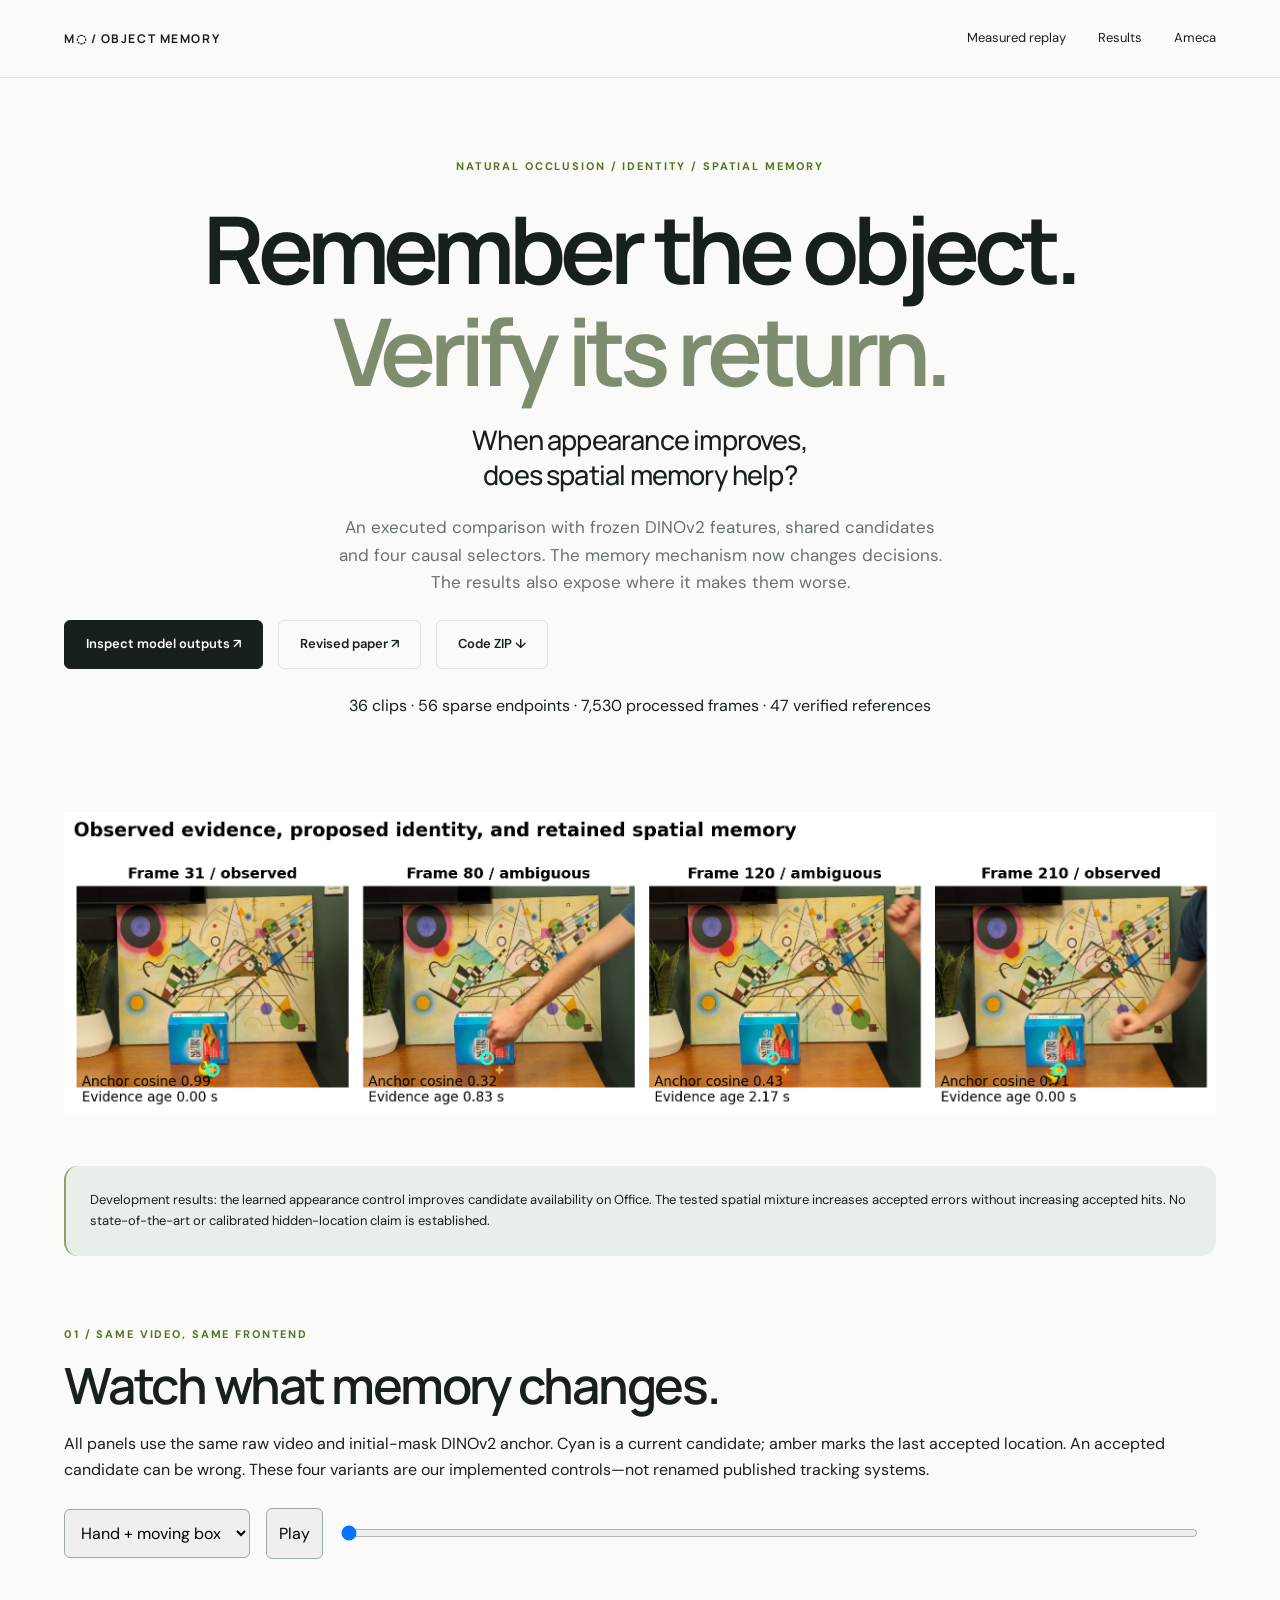
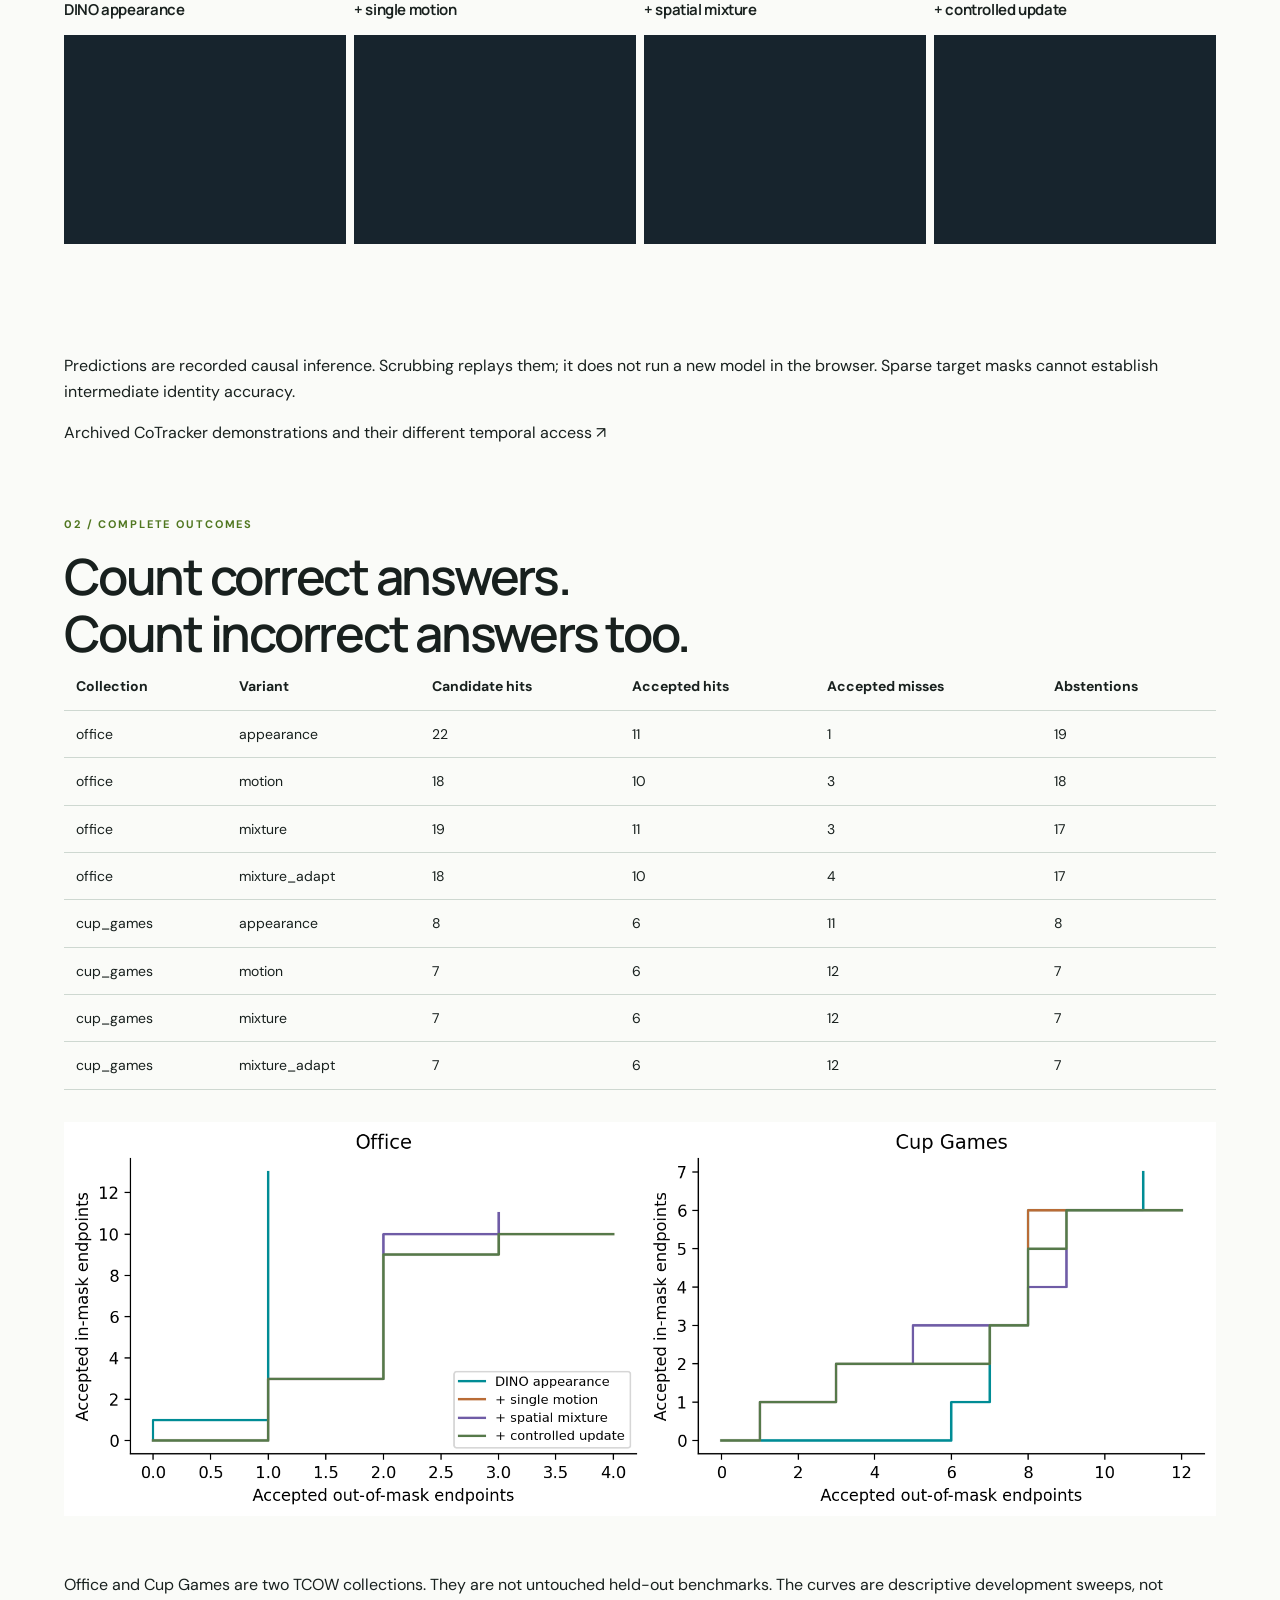
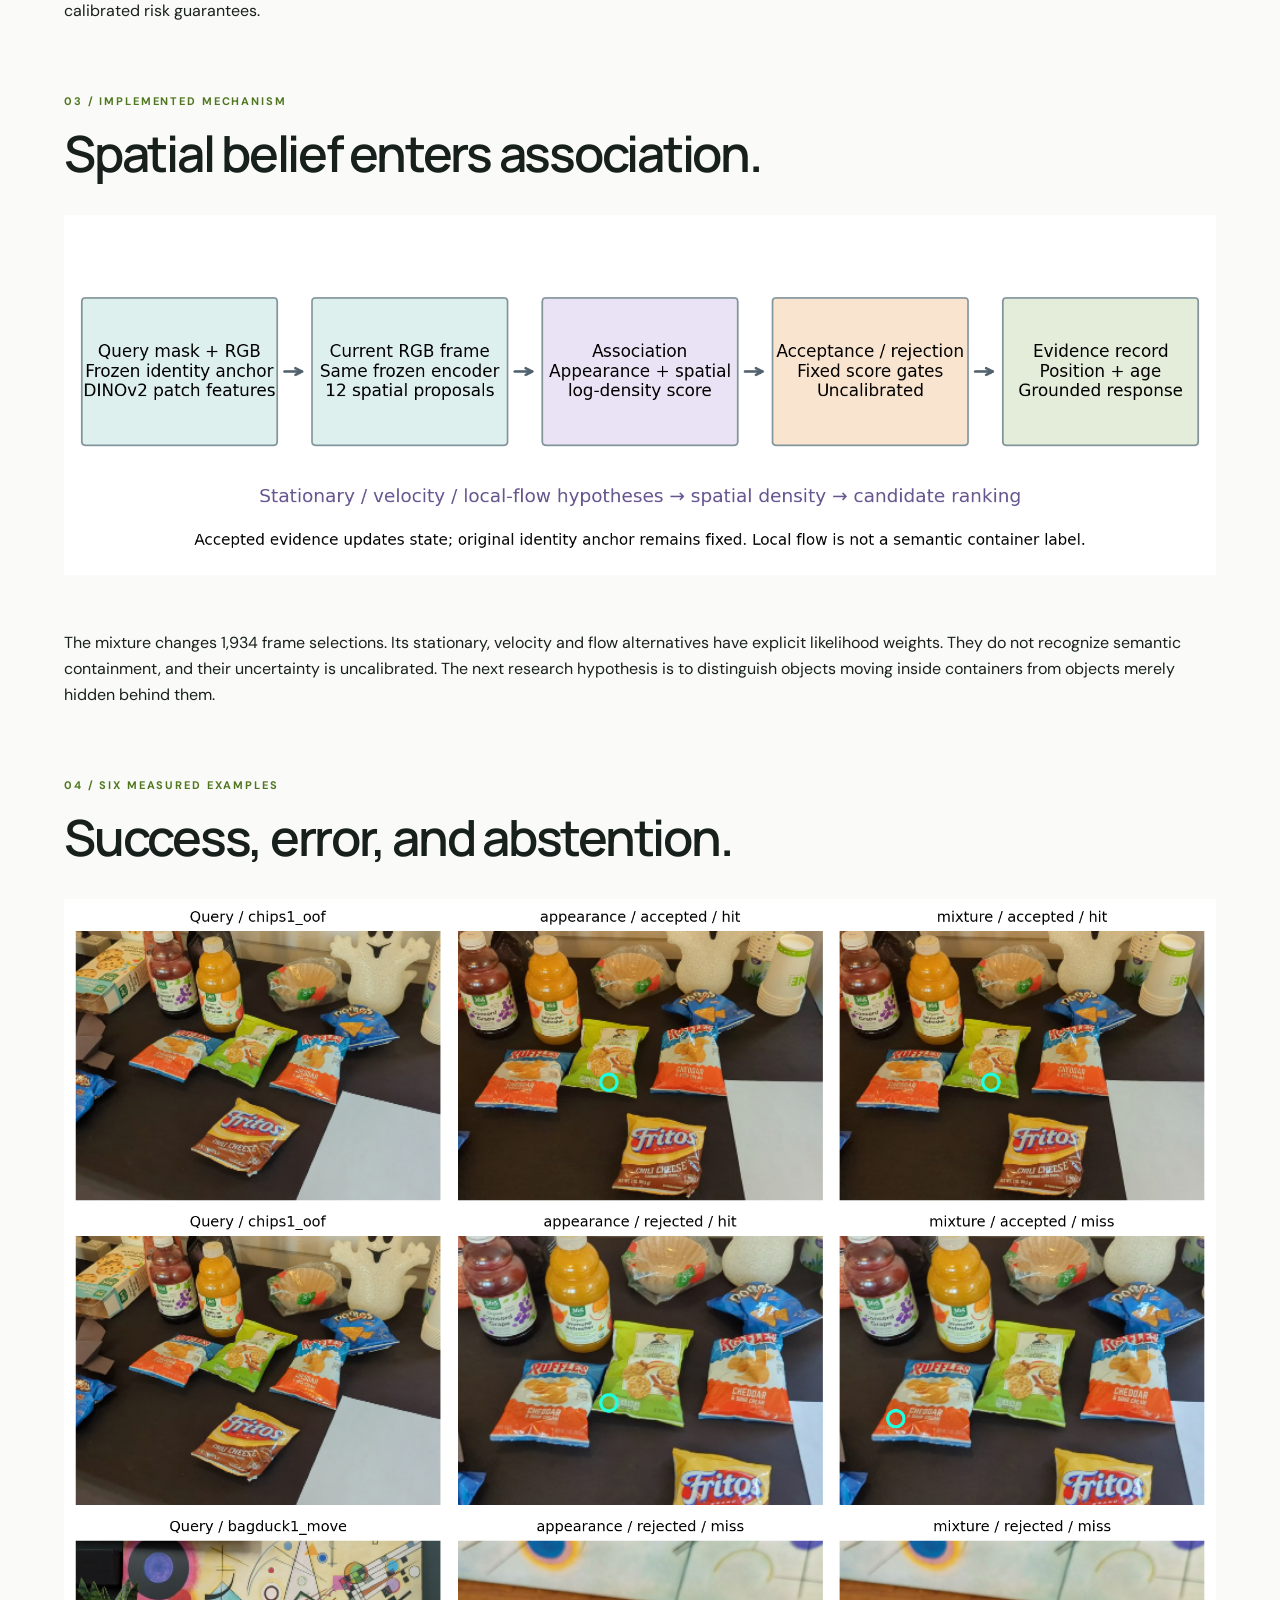
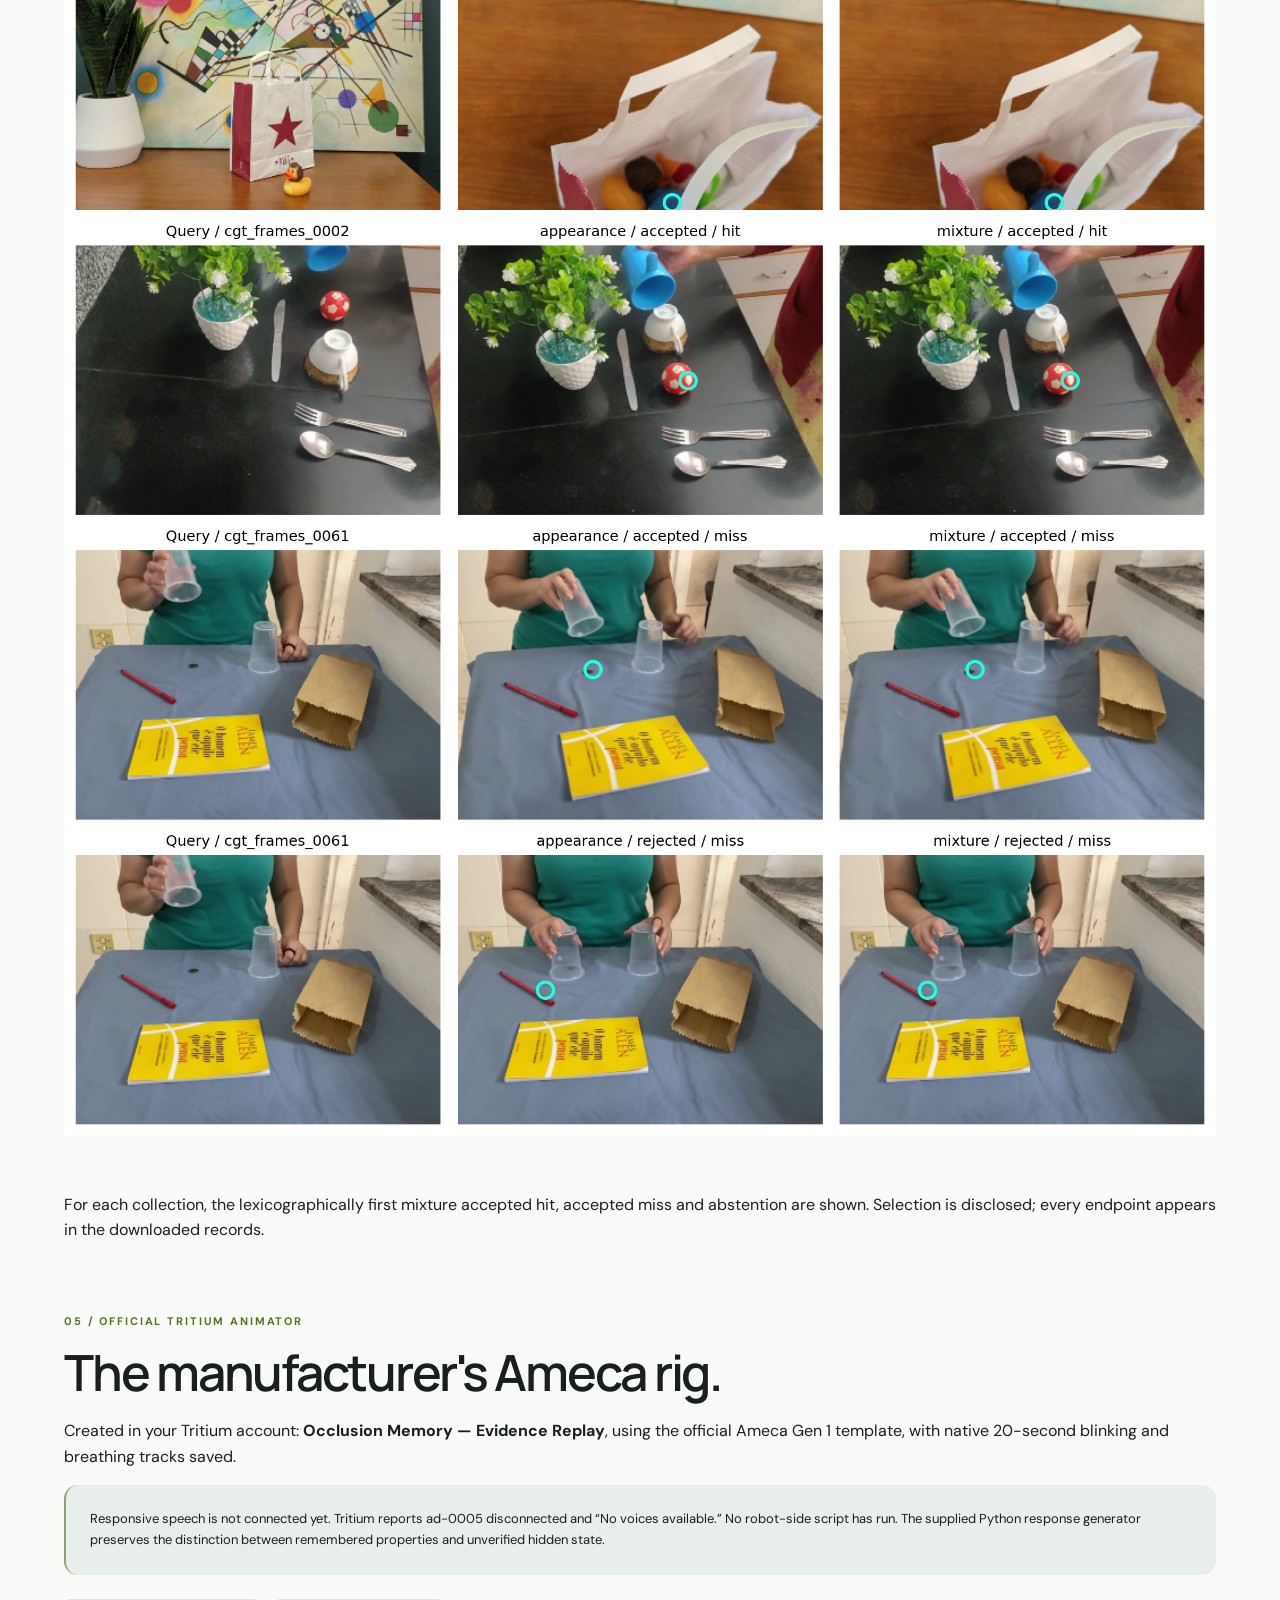
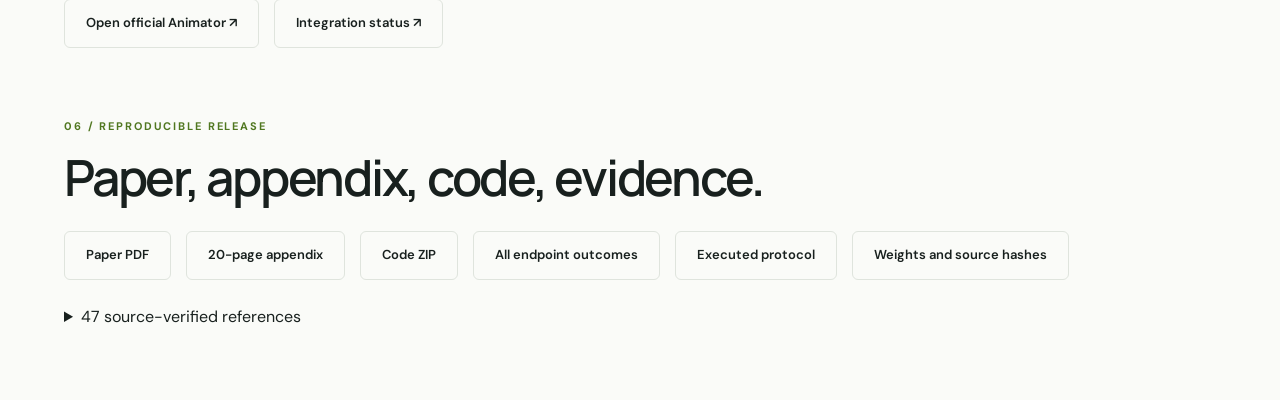
==== commit f8b42967: "Evaluate learned occlusion association on 36 clips; publish measured replays and evidence report" ====
--- a/routing-reliability/index.html
+++ b/routing-reliability/index.html
@@ -1,5 +1,7 @@
-<!doctype html><html lang="en"><head><meta charset="utf-8"><meta name="viewport" content="width=device-width,initial-scale=1"><title>Occlusion Resolver — Persistent Object Evidence</title><link rel="stylesheet" href="design.css"><style>.paper-figure{margin:48px 0}.paper-figure img{width:100%;border-radius:14px}.cards{display:grid;grid-template-columns:repeat(3,1fr);gap:24px}.cards article{border-top:2px solid #748b75;padding-top:22px}.cards b{font-size:40px}.results{width:100%;border-collapse:collapse;margin:25px 0}.results td,.results th{padding:16px;border-bottom:1px solid #cbd4cd;text-align:left}.notice{padding:24px;background:#edf1e9;border-radius:12px}.downloads{display:flex;gap:16px;flex-wrap:wrap;padding:24px 0}@media(max-width:700px){.cards{grid-template-columns:1fr}.results td,.results th{padding:8px;font-size:12px}}</style></head><body><nav><a class="brand" href="index.html">M◌ / OCCLUSION RESOLVER</a><div><a href="scene.html#scene">Interactive scenes</a><a href="#method">Method</a><a href="#results">Results</a></div></nav><main><header class="intro"><div class="eyebrow">OBJECT MEMORY / CAUSAL REACQUISITION</div><h1>Out of sight.<br><em>Still remembered.</em></h1><p class="hero-deck">Remember what was observed.<br>Resolve what can be verified.</p><p class="intro-copy">A persistent object record retains appearance and accepted position history through occlusion. Reappearance is tested against that record; unresolved positions remain hypotheses.</p><div class="actions"><a class="button primary" href="scene.html#scene">Explore three physical scenes ↗</a><a class="button" href="main.pdf">Read the resolver draft ↗</a></div><p class="scope">Executed classical prototype · 22 clips / 31 annotated endpoints · No new learned model</p></header>
-<figure class="paper-figure"><img src="figures/fig1_teaser.svg?v=63" alt="Three physical-occlusion scenes with retained query appearance and virtual humanoid recall"><figcaption>Appearance memory and historical coordinates persist. The humanoid is a schematic readout, not a tested physical robot. A remembered location is not an exact measurement behind the occluder.</figcaption></figure>
-<section id="method"><div class="eyebrow">01 / EXECUTED RESOLVER</div><h2>Separate identity memory<br>from location hypotheses.</h2><div class="cards"><article><b>01</b><h3>Preserve</h3><p>An immutable query crop retains observed color and texture. A rejected match cannot overwrite it.</p></article><article><b>02</b><h3>Verify</h3><p>Multi-scale correlation and color matching propose a reappearance. Two consistent frames are required before the last supported state is updated.</p></article><article><b>03</b><h3>Explain</h3><p>Expose stationary, motion and local-context alternatives. Request a clearer view when support is missing. These are uncalibrated hypotheses.</p></article></div><figure class="paper-figure"><img src="figures/fig7_memory.svg?v=63" alt="Scene-memory gallery above initialization, storage, verification, update and communication stages"><figcaption>The former face gallery is replaced by the scene-memory gallery and actual execution process. There is no claimed training stage.</figcaption></figure></section>
-<section id="results"><div class="eyebrow">02 / NEW EXECUTED EVALUATION</div><h2>Measure recovery.<br><em>Count abstentions too.</em></h2><p>31 sparse target-mask endpoints from 22 eligible local TCOW Rubric Office clips. Every eligible endpoint is included; no synthetic image occluder is applied.</p><div class="cards"><article><b>7 / 31</b><h3>Accepted target-mask hits</h3><p>Supported answers, rather than all candidate guesses.</p></article><article><b>0 / 7</b><h3>Accepted misses</h3><p>Only seven answers were accepted. This is not a population guarantee.</p></article><article><b>24 / 31</b><h3>Abstentions</h3><p>Most endpoints remain unresolved. Low coverage is the main limitation.</p></article></div><table class="results"><thead><tr><th>Method</th><th>Candidate hits</th><th>Accepted hits</th><th>Accepted misses</th><th>Abstain</th></tr></thead><tbody><tr><td>Occlusion resolver</td><td>9</td><td>7</td><td>0</td><td>24</td></tr><tr><td>Appearance only</td><td>9</td><td>7</td><td>0</td><td>24</td></tr><tr><td>Stationary center</td><td>7</td><td>7</td><td>24</td><td>0</td></tr></tbody></table><p class="notice">Confirmation did not improve the endpoint totals over appearance alone. The hypotheses are currently exposed for inspection; they do not rerank candidates. This release does not establish novel state-of-the-art performance or exact hidden localization.</p><figure class="paper-figure"><img src="figures/results.png" alt="Executed endpoint counts show low coverage and a tie between confirmation and appearance-only matching"></figure></section>
-<section id="direction"><div class="eyebrow">03 / DEVELOPMENT DIAGNOSTIC</div><h2>First find the object.<br>Then verify its identity.</h2><p>Expanded candidate search places the top-ranked center inside the target mask at 13 of 31 endpoints, compared with 9 for the original search. A 20-candidate set contains a hit at 17 endpoints. These are inspected-data diagnostics, not verified reacquisition gains.</p><figure class="paper-figure"><img src="research/candidate_bottleneck.png" alt="Original candidate hits 9 of 31; expanded top-ranked hits 13; top twenty oracle set recall 17"><figcaption>Oracle recall asks whether any candidate is correct. It does not mean the resolver can identify that candidate.</figcaption></figure><p class="notice">Research direction: verify object identity using uncertain scene-relation hypotheses. This mechanism has not yet been established. The current paper documents the classical prototype; the linked research plan defines the next experiments and stopping criteria.</p><div class="downloads"><a class="button" href="research/DIAGNOSTIC_REPORT.txt">Executed diagnostic ↗</a><a class="button" href="research/DIRECTION.txt">Research direction ↗</a><a class="button" href="research/PRIOR_ART.tsv">Prior-art matrix ↓</a><a class="button" href="research/evaluation_plan.json">Evaluation specification ↓</a></div></section><section><div class="eyebrow">04 / REPRODUCE AND INSPECT</div><h2>Code and evidence,<br>focused on occlusion.</h2><div class="downloads"><a class="button" href="resolver_code.zip">Resolver code ZIP ↓</a><a class="button" href="main.pdf">Paper draft ↓</a><a class="button" href="supplement.pdf">20-page audit appendix ↓</a><a class="button" href="endpoint_results.json">All endpoint records ↓</a><a class="button" href="scene.html#scene">Interactive replay ↗</a></div><p>The scene explorer retains archived CoTracker3 and CoTracker2 outputs on three clips. These use offline prefixes and different query supervision; they are qualitative context, not a matched 22-clip leaderboard. New resolver code takes no future frames or endpoint masks.</p><p>Data and related task: <a href="https://tcow.cs.columbia.edu/">TCOW — Tracking Through Containers and Occluders in the Wild</a>. The new code is a classical causal prototype, with no physical Ameca deployment or learned transfer.</p></section><footer><p>Occlusion Resolver · Research prototype · Source RGB, stored appearance, uncertain hidden state.</p></footer></main></body></html>
+<!doctype html><html lang="en"><head><meta charset="utf-8"><meta name="viewport" content="width=device-width, initial-scale=1"><title>Object memory under occlusion</title><link rel="stylesheet" href="design.css"><style>.figure{width:100%;margin:32px 0}.notice{padding:24px;background:#e8eee9;border-radius:14px}.downloads{display:flex;gap:15px;flex-wrap:wrap;margin:24px 0}.grid{display:grid;grid-template-columns:repeat(4,1fr);gap:8px}.grid canvas{width:100%;background:#17242d}.grid h3{font-size:15px}.controls{display:flex;gap:16px;align-items:center;flex-wrap:wrap;margin:25px 0}.controls input{flex:1}table{width:100%;border-collapse:collapse;font-size:14px}td,th{padding:12px;text-align:left;border-bottom:1px solid #ced8d1}.tablewrap{overflow-x:auto}button,select{padding:12px;border-radius:6px;border:1px solid #9cad9f}section{margin:70px 0}.status{font-size:13px;min-height:60px}.ref{font-size:13px;padding:8px;border-bottom:1px solid #ddd}@media(max-width:700px){.grid{grid-template-columns:repeat(2,1fr)}td,th{padding:7px}}</style></head><body><nav><a class="brand" href="#">M◌ / OBJECT MEMORY</a><div><a href="#replay">Measured replay</a><a href="#results">Results</a><a href="#ameca">Ameca</a></div></nav><main><header class="intro"><div class="eyebrow">NATURAL OCCLUSION / IDENTITY / SPATIAL MEMORY</div><h1>Remember the object.<br><em>Verify its return.</em></h1><p class="hero-deck">When appearance improves,<br>does spatial memory help?</p><p class="intro-copy">An executed comparison with frozen DINOv2 features, shared candidates and four causal selectors. The memory mechanism now changes decisions. The results also expose where it makes them worse.</p><div class="downloads"><a class="button primary" href="#replay">Inspect model outputs ↗</a><a class="button" href="main.pdf">Revised paper ↗</a><a class="button" href="resolver_code.zip">Code ZIP ↓</a></div><p>36 clips · 56 sparse endpoints · 7,530 processed frames · 47 verified references</p></header><img class="figure" src="v2/figures/teaser.png" alt="Four recorded frames with measured candidate, state and evidence age"><p class="notice">Development results: the learned appearance control improves candidate availability on Office. The tested spatial mixture increases accepted errors without increasing accepted hits. No state-of-the-art or calibrated hidden-location claim is established.</p>
+<section id="replay"><div class="eyebrow">01 / SAME VIDEO, SAME FRONTEND</div><h2>Watch what memory changes.</h2><p>All panels use the same raw video and initial-mask DINOv2 anchor. Cyan is a current candidate; amber marks the last accepted location. An accepted candidate can be wrong. These four variants are our implemented controls—not renamed published tracking systems.</p><div class="controls"><select id="scene"><option value="handball2_boxoccl">Hand + moving box</option><option value="teaduck3_reveal">Tea box + target</option><option value="mugduck2_reveal">Mug + target</option></select><button id="play">Play</button><input id="time" type="range" min="0" max="100" value="0" step="0.01" aria-label="Shared video time"><span id="stamp"></span></div><div class="grid" id="panels"></div><video id="source" muted playsinline preload="metadata" style="display:none"></video><p>Predictions are recorded causal inference. Scrubbing replays them; it does not run a new model in the browser. Sparse target masks cannot establish intermediate identity accuracy.</p><a href="scene.html#scene">Archived CoTracker demonstrations and their different temporal access ↗</a></section>
+<section id="results"><div class="eyebrow">02 / COMPLETE OUTCOMES</div><h2>Count correct answers.<br>Count incorrect answers too.</h2><div class="tablewrap"><table><thead><tr><th>Collection</th><th>Variant</th><th>Candidate hits</th><th>Accepted hits</th><th>Accepted misses</th><th>Abstentions</th></tr></thead><tbody><tr><td>office</td><td>appearance</td><td>22</td><td>11</td><td>1</td><td>19</td></tr><tr><td>office</td><td>motion</td><td>18</td><td>10</td><td>3</td><td>18</td></tr><tr><td>office</td><td>mixture</td><td>19</td><td>11</td><td>3</td><td>17</td></tr><tr><td>office</td><td>mixture_adapt</td><td>18</td><td>10</td><td>4</td><td>17</td></tr><tr><td>cup_games</td><td>appearance</td><td>8</td><td>6</td><td>11</td><td>8</td></tr><tr><td>cup_games</td><td>motion</td><td>7</td><td>6</td><td>12</td><td>7</td></tr><tr><td>cup_games</td><td>mixture</td><td>7</td><td>6</td><td>12</td><td>7</td></tr><tr><td>cup_games</td><td>mixture_adapt</td><td>7</td><td>6</td><td>12</td><td>7</td></tr></tbody></table></div><img class="figure" src="v2/figures/frontier.png" alt="Accepted hits versus accepted errors across thresholds"><p>Office and Cup Games are two TCOW collections. They are not untouched held-out benchmarks. The curves are descriptive development sweeps, not calibrated risk guarantees.</p></section>
+<section><div class="eyebrow">03 / IMPLEMENTED MECHANISM</div><h2>Spatial belief enters association.</h2><img class="figure" src="v2/figures/architecture.png" alt="Learned proposals feed spatial association, acceptance and evidence memory"><p>The mixture changes 1,934 frame selections. Its stationary, velocity and flow alternatives have explicit likelihood weights. They do not recognize semantic containment, and their uncertainty is uncalibrated. The next research hypothesis is to distinguish objects moving inside containers from objects merely hidden behind them.</p></section>
+<section><div class="eyebrow">04 / SIX MEASURED EXAMPLES</div><h2>Success, error, and abstention.</h2><img class="figure" src="v2/figures/gallery.png" alt="Six outcome-stratified examples from both collections"><p>For each collection, the lexicographically first mixture accepted hit, accepted miss and abstention are shown. Selection is disclosed; every endpoint appears in the downloaded records.</p></section>
+<section id="ameca"><div class="eyebrow">05 / OFFICIAL TRITIUM ANIMATOR</div><h2>The manufacturer's Ameca rig.</h2><p>Created in your Tritium account: <strong>Occlusion Memory — Evidence Replay</strong>, using the official Ameca Gen 1 template, with native 20-second blinking and breathing tracks saved.</p><p class="notice">Responsive speech is not connected yet. Tritium reports ad-0005 disconnected and “No voices available.” No robot-side script has run. The supplied Python response generator preserves the distinction between remembered properties and unverified hidden state.</p><div class="downloads"><a class="button" href="https://tritiumrobot.cloud/portal/animator?r=ad-0005">Open official Animator ↗</a><a class="button" href="v2/TRITIUM_STATUS.txt">Integration status ↗</a></div></section>
+<section><div class="eyebrow">06 / REPRODUCIBLE RELEASE</div><h2>Paper, appendix, code, evidence.</h2><div class="downloads"><a class="button" href="main.pdf">Paper PDF</a><a class="button" href="supplement.pdf">20-page appendix</a><a class="button" href="resolver_code.zip">Code ZIP</a><a class="button" href="v2/endpoints.json">All endpoint outcomes</a><a class="button" href="v2/protocol.json">Executed protocol</a><a class="button" href="v2/provenance.json">Weights and source hashes</a></div><details><summary>47 source-verified references</summary><div id="refs"></div></details></section></main><script src="v2-replay.js"></script></body></html>
